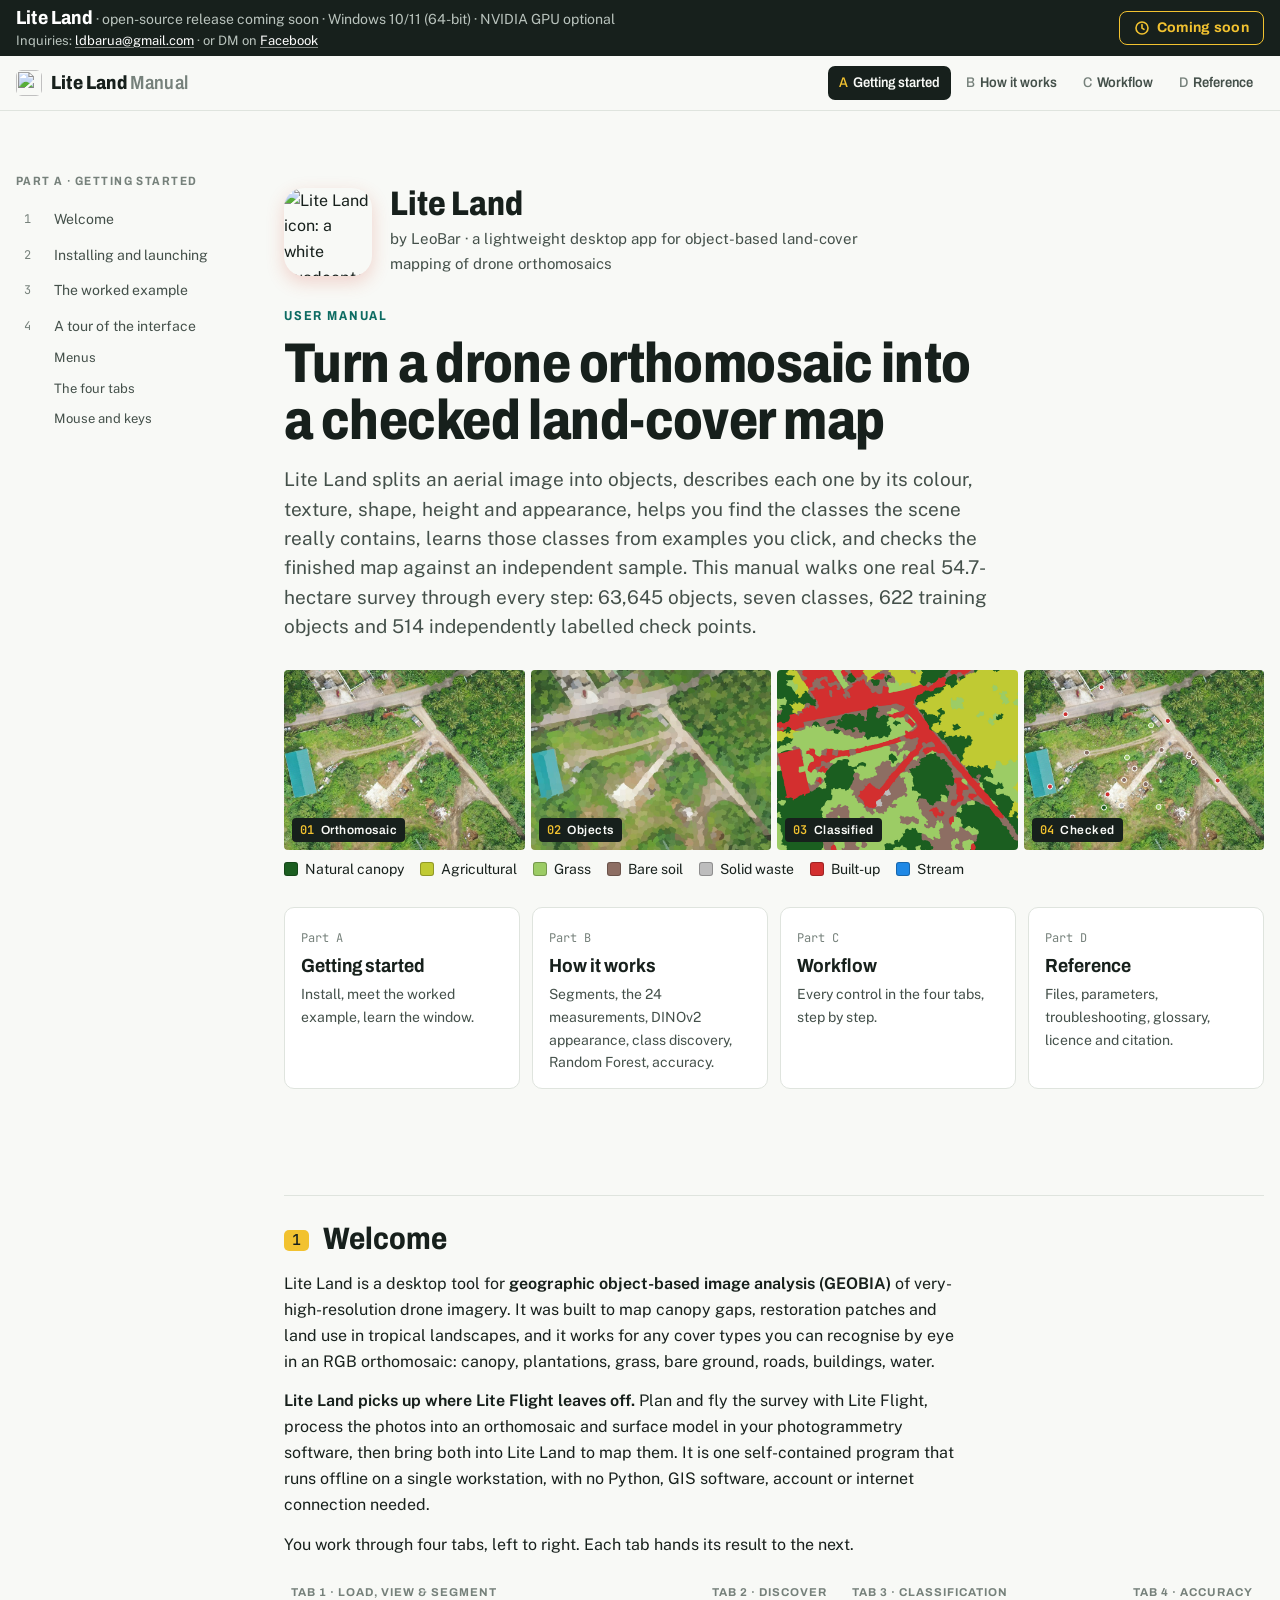
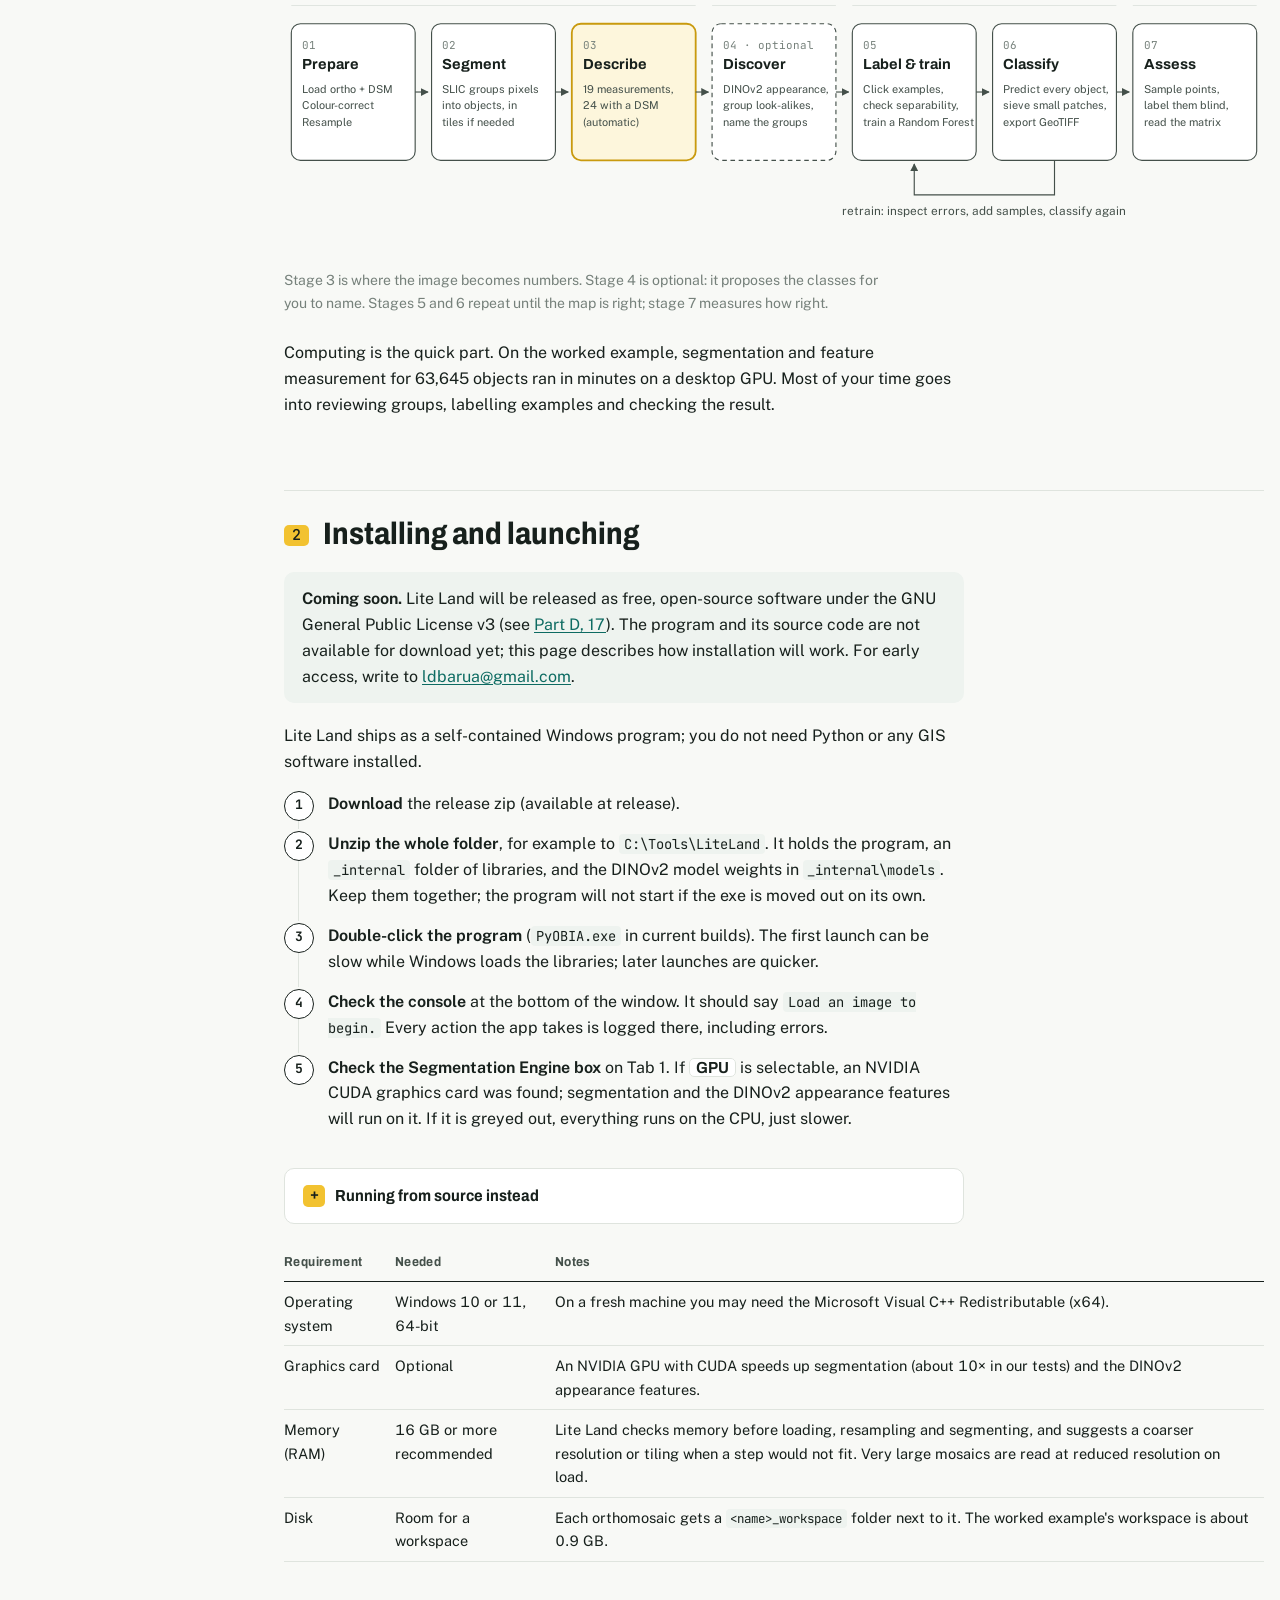
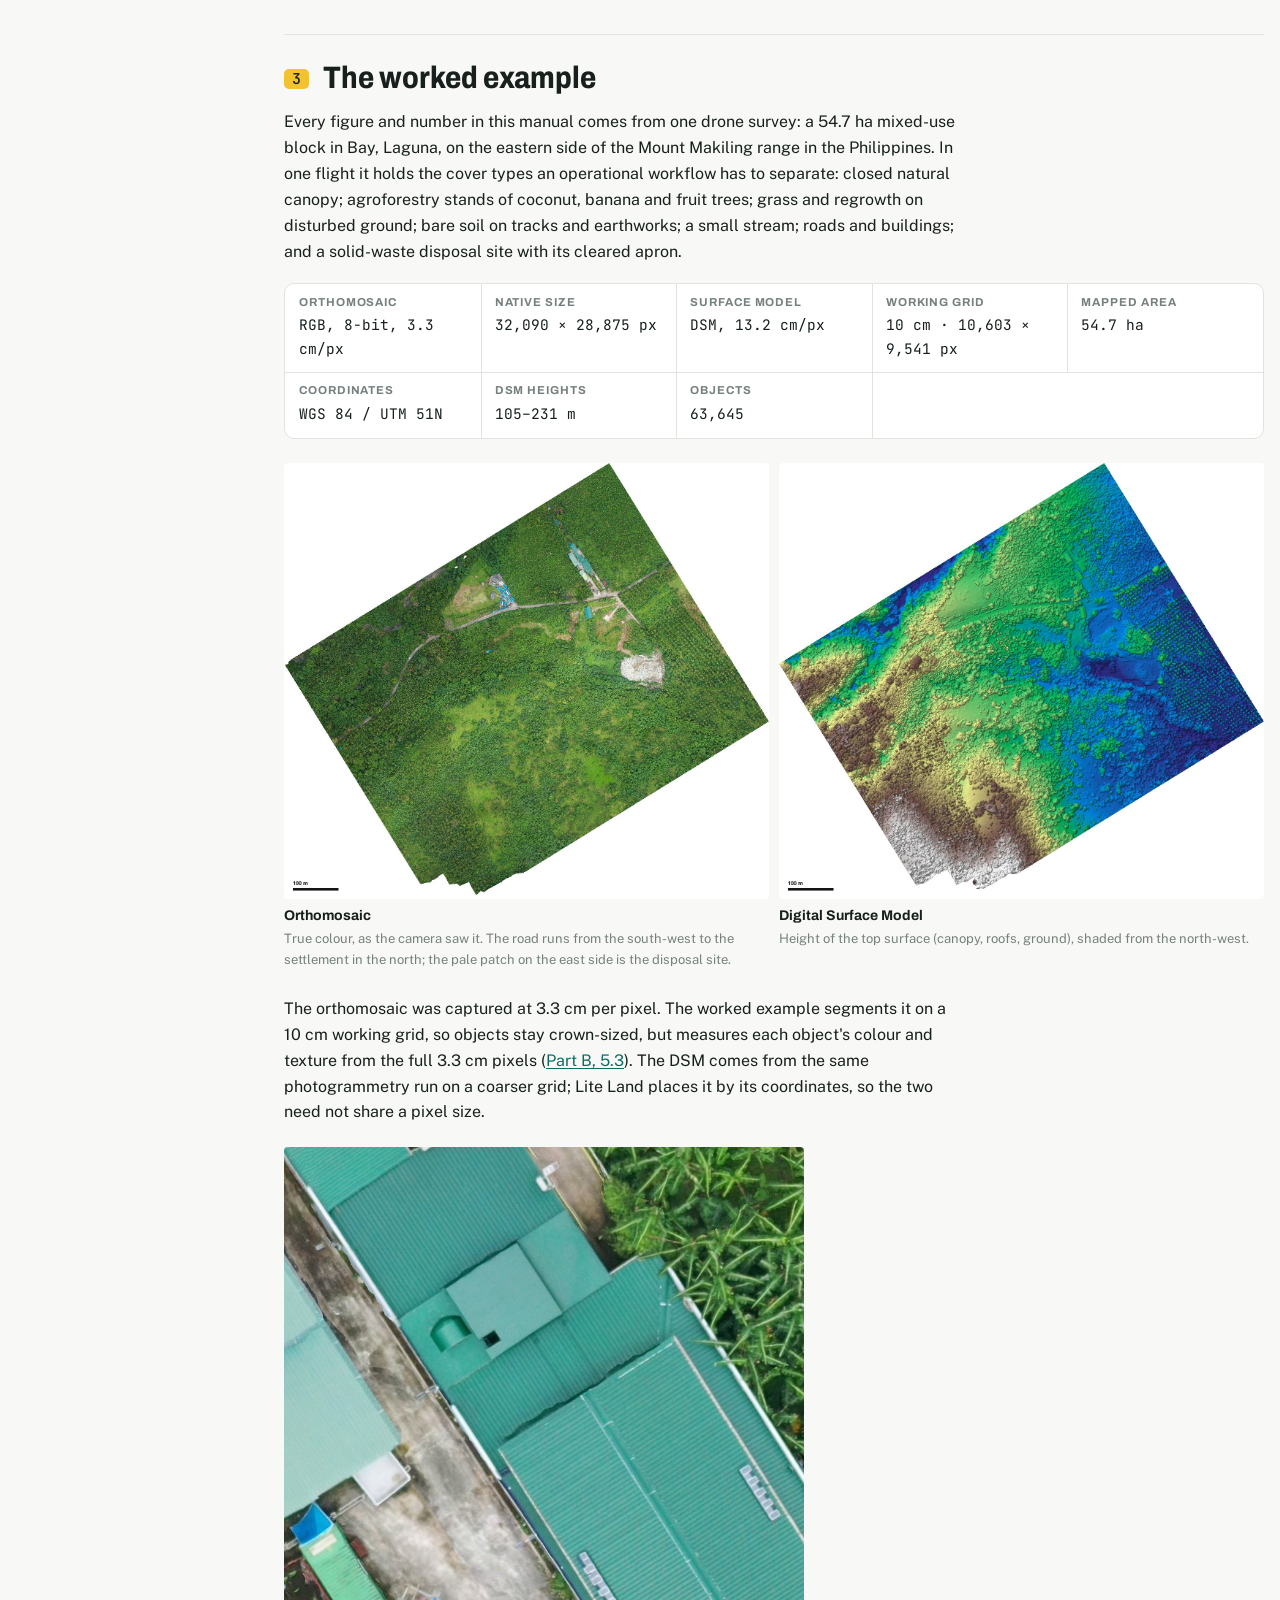
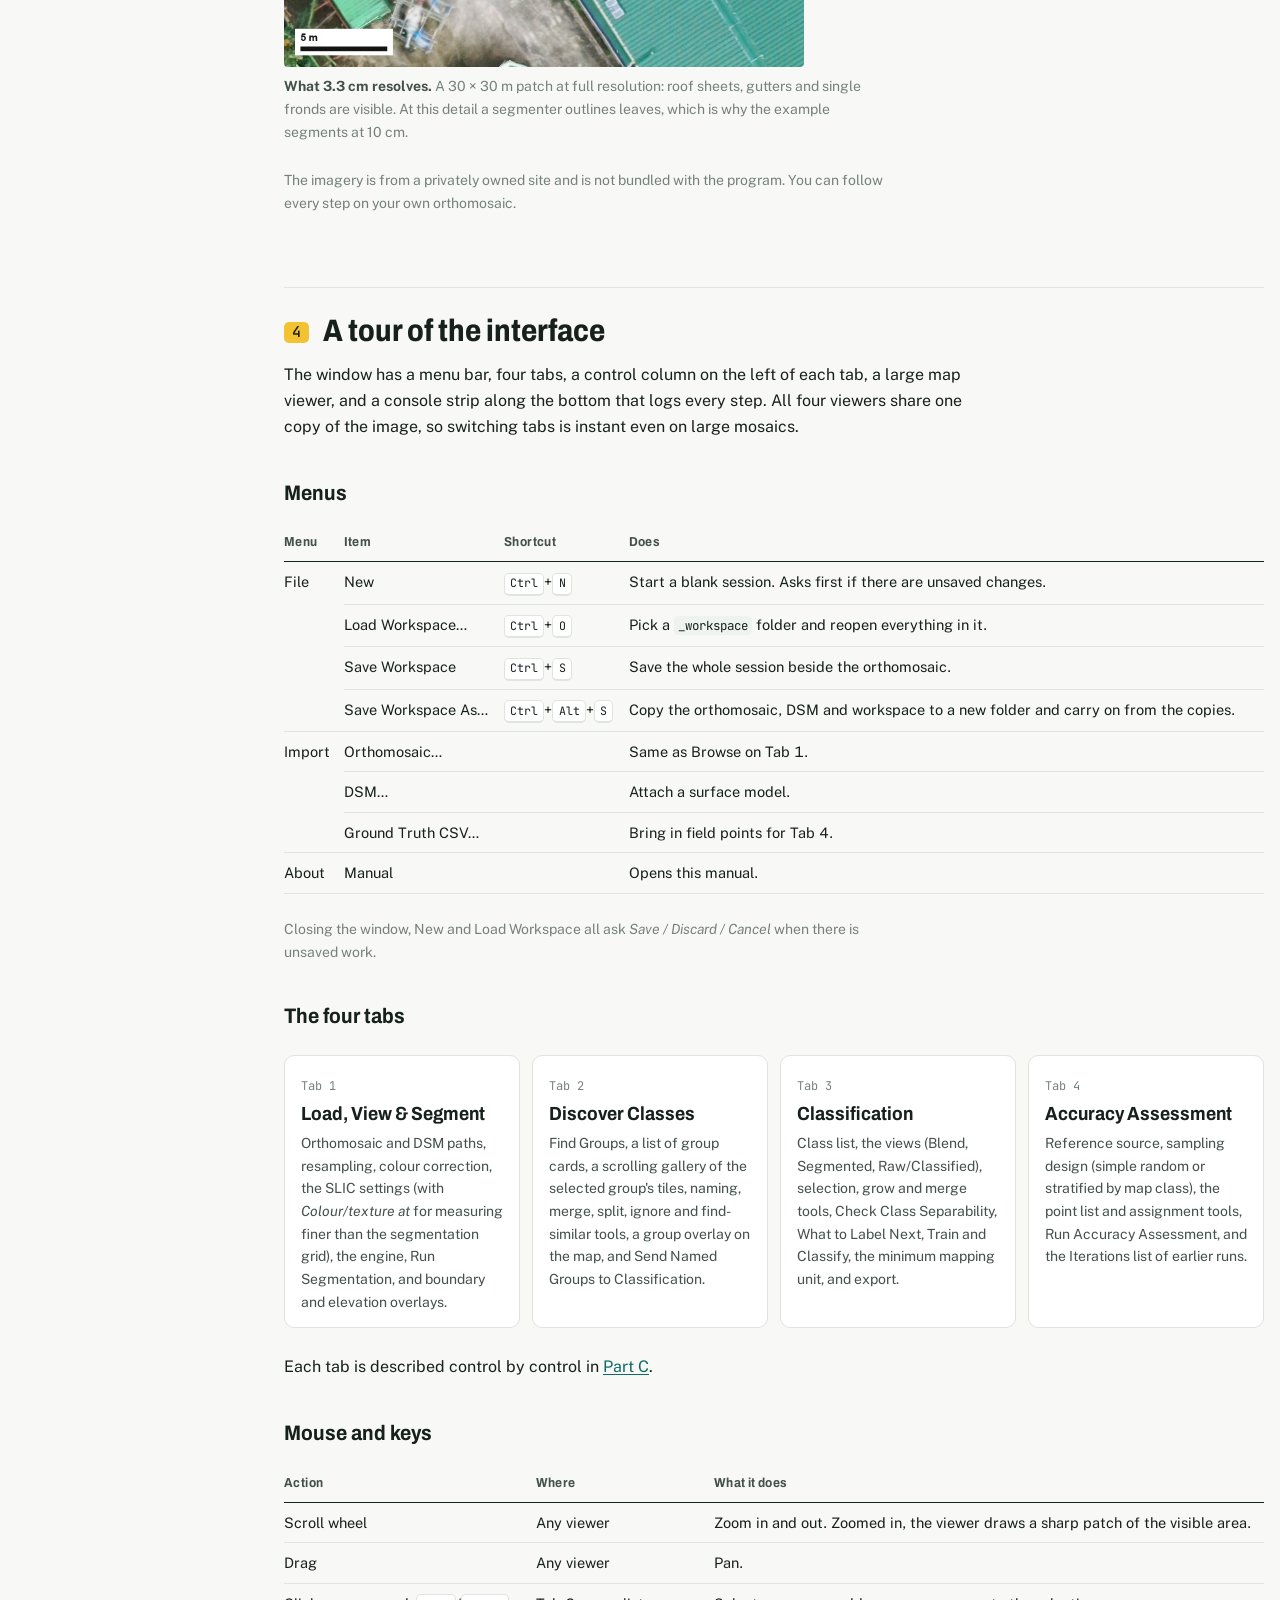
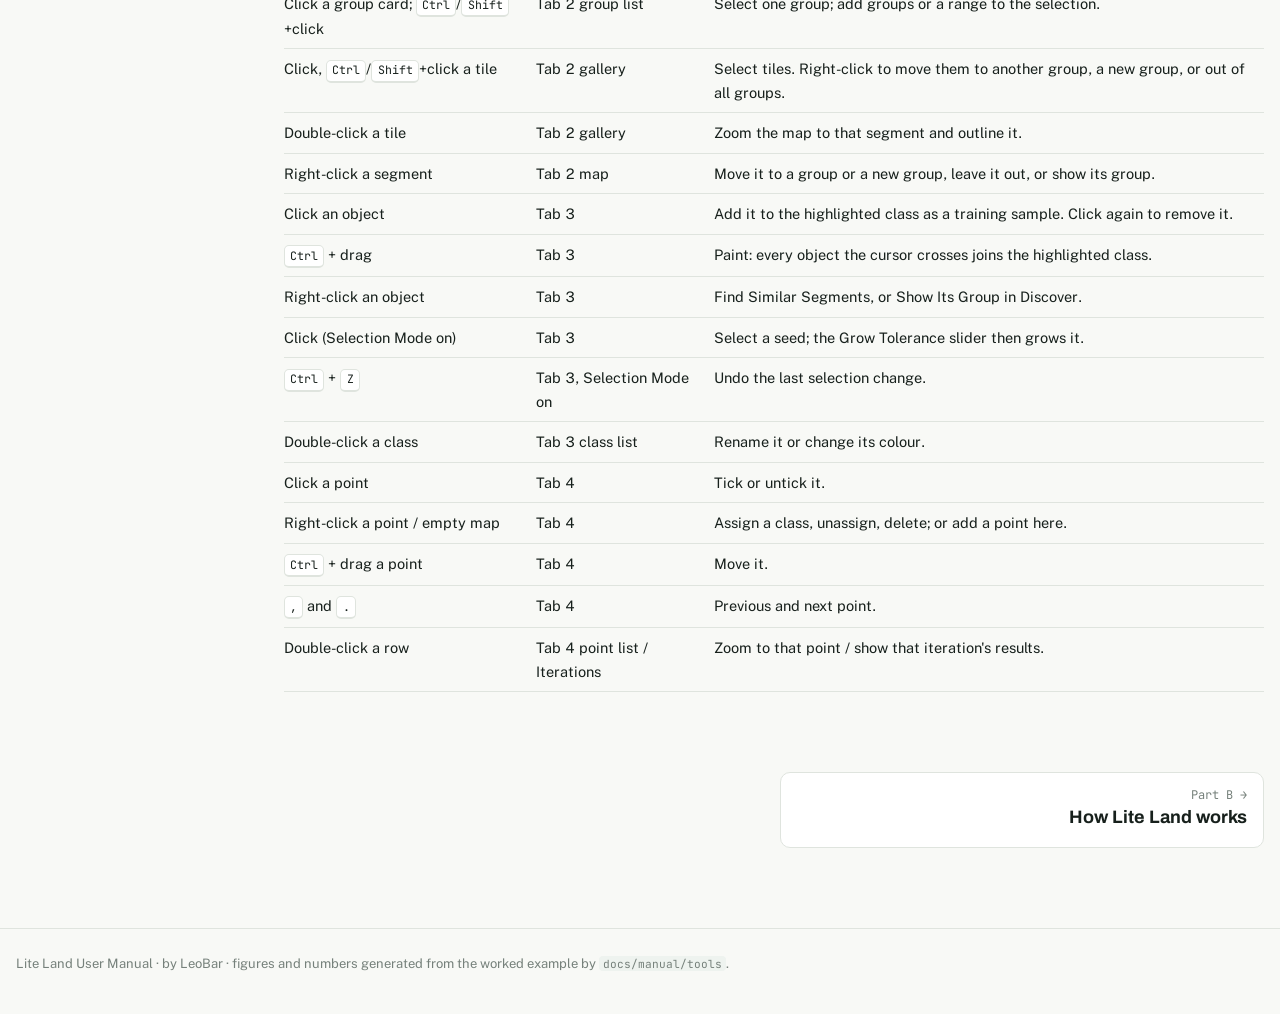
==== docs/index.html @ a565472d "Manual: four-tab app, Bay, Laguna worked example; release coming soon The manual now follows the cur" ====
<!doctype html>
<html lang="en">
<head>
<meta charset="utf-8">
<meta name="viewport" content="width=device-width, initial-scale=1, viewport-fit=cover">
<title>Lite Land User Manual</title>
<link rel="preconnect" href="https://fonts.googleapis.com">
<link rel="preconnect" href="https://fonts.gstatic.com" crossorigin>
<link rel="stylesheet" href="https://fonts.googleapis.com/css2?family=Archivo:wdth,wght@75..100,500..800&family=JetBrains+Mono:wght@400;500;700&family=Public+Sans:ital,wght@0,400;0,600;0,700;1,400&display=swap">
<link rel="icon" type="image/png" href="img/brand/lite_land_64.png">
<link rel="apple-touch-icon" href="img/brand/lite_land_180.png">
<link rel="stylesheet" href="manual.css">
</head>
<body>
<header class="topbar">
  <div class="getbar">
    <div class="getbar-in">
      <div class="getbar-id">
        <p><b>Lite Land</b> <span>· open-source release coming soon · Windows 10/11 (64-bit) · NVIDIA GPU optional</span></p>
        <p class="getbar-contact">Inquiries: <a href="mailto:ldbarua@gmail.com">ldbarua@gmail.com</a><span class="sep"> · </span>or DM on <a href="https://www.facebook.com/leonardo.barua" target="_blank" rel="noopener">Facebook</a></p>
      </div>
      <span class="getbar-soon" role="status"><svg viewBox="0 0 24 24" fill="none" stroke="currentColor" stroke-width="2.4" stroke-linecap="round" stroke-linejoin="round" aria-hidden="true"><circle cx="12" cy="12" r="9"/><path d="M12 7v5l3 2"/></svg>Coming soon</span>
    </div>
  </div>
  <div class="topbar-inner">
  <a class="brand" href="index.html"><img class="brand-mark" src="img/brand/lite_land_64.png" alt="" width="26" height="26"><span>Lite Land <span class="brand-sub">Manual</span></span></a>
  <nav class="parts" aria-label="Manual parts">
    <a href="index.html" aria-current="page"><span>A</span>Getting started</a>
    <a href="concepts.html"><span>B</span>How it works</a>
    <a href="workflow.html"><span>C</span>Workflow</a>
    <a href="reference.html"><span>D</span>Reference</a>
  </nav>
</div></header>

<div class="frame">
<aside class="toc" aria-label="On this page">
  <p class="toc-title">Part A · Getting started</p>
  <ol>
    <li><a href="#welcome"><span class="n">1</span>Welcome</a></li>
    <li><a href="#install"><span class="n">2</span>Installing and launching</a></li>
    <li><a href="#sample"><span class="n">3</span>The worked example</a></li>
    <li><a href="#tour"><span class="n">4</span>A tour of the interface</a>
      <ol>
        <li><a href="#menus">Menus</a></li>
        <li><a href="#tour-tabs">The four tabs</a></li>
        <li><a href="#controls">Mouse and keys</a></li>
      </ol>
    </li>
  </ol>
</aside>

<main>
<section class="hero">
  <div class="lockup">
    <img src="img/brand/lite_land_256.png" alt="Lite Land icon: a white quadcopter over orange hexagonal cells" width="88" height="88">
    <div>
      <p class="lockup-name">Lite Land</p>
      <p class="lockup-by">by LeoBar · a lightweight desktop app for object-based land-cover mapping of drone orthomosaics</p>
    </div>
  </div>
  <p class="eyebrow">User manual</p>
  <h1>Turn a drone orthomosaic into a checked land-cover map</h1>
  <p class="lead">Lite Land splits an aerial image into objects, describes each one by its colour, texture, shape, height and appearance, helps you find the classes the scene really contains, learns those classes from examples you click, and checks the finished map against an independent sample. This manual walks one real <span data-d="grid.area_ha" data-fmt="f1"></span>-hectare survey through every step: <span data-d="segmentation.segments" data-fmt="int"></span> objects, seven classes, <span data-d="training.total" data-fmt="int"></span> training objects and <span data-d="final.n" data-fmt="int"></span> independently labelled check points.</p>
  <div class="hero-strip">
    <figure><img src="img/view_raw.jpg" alt="Orthomosaic crop of a road junction, roofs, bare ground and canopy"><figcaption><b>01</b>Orthomosaic</figcaption></figure>
    <figure><img src="img/view_segmented.jpg" alt="The same crop split into segments, each filled with its mean colour"><figcaption><b>02</b>Objects</figcaption></figure>
    <figure><img src="img/view_classified.png" alt="The same crop classified into land-cover classes"><figcaption><b>03</b>Classified</figcaption></figure>
    <figure><img src="img/view_points.jpg" alt="Reference points over the crop, coloured by their labelled class"><figcaption><b>04</b>Checked</figcaption></figure>
  </div>
  <ul class="classes" aria-label="Classes used in the worked example">
    <li><i style="background:var(--c-canopy)"></i>Natural canopy</li>
    <li><i style="background:var(--c-agri)"></i>Agricultural</li>
    <li><i style="background:var(--c-grass)"></i>Grass</li>
    <li><i style="background:var(--c-bare)"></i>Bare soil</li>
    <li><i style="background:var(--c-waste)"></i>Solid waste</li>
    <li><i style="background:var(--c-built)"></i>Built-up</li>
    <li><i style="background:var(--c-stream)"></i>Stream</li>
  </ul>
  <div class="cards">
    <a class="card" href="#welcome"><span class="k">Part A</span><h3>Getting started</h3><p>Install, meet the worked example, learn the window.</p></a>
    <a class="card" href="concepts.html"><span class="k">Part B</span><h3>How it works</h3><p>Segments, the 24 measurements, DINOv2 appearance, class discovery, Random Forest, accuracy.</p></a>
    <a class="card" href="workflow.html"><span class="k">Part C</span><h3>Workflow</h3><p>Every control in the four tabs, step by step.</p></a>
    <a class="card" href="reference.html"><span class="k">Part D</span><h3>Reference</h3><p>Files, parameters, troubleshooting, glossary, licence and citation.</p></a>
  </div>
</section>

<h2 id="welcome"><span class="num">1</span>Welcome</h2>
<p>Lite Land is a desktop tool for <strong>geographic object-based image analysis (GEOBIA)</strong> of very-high-resolution drone imagery. It was built to map canopy gaps, restoration patches and land use in tropical landscapes, and it works for any cover types you can recognise by eye in an RGB orthomosaic: canopy, plantations, grass, bare ground, roads, buildings, water.</p>
<p><strong>Lite Land picks up where Lite Flight leaves off.</strong> Plan and fly the survey with Lite Flight, process the photos into an orthomosaic and surface model in your photogrammetry software, then bring both into Lite Land to map them. It is one self-contained program that runs offline on a single workstation, with no Python, GIS software, account or internet connection needed.</p>
<p>You work through four tabs, left to right. Each tab hands its result to the next.</p>

<figure class="wide">
<svg viewBox="0 0 1076 300" role="img" aria-label="Seven stages across four tabs turn an orthomosaic into a checked map" style="width:100%;height:auto;font-family:'Public Sans',sans-serif">
  <defs><marker id="pa" viewBox="0 0 10 10" refX="9" refY="5" markerWidth="7" markerHeight="7" orient="auto-start-reverse"><path d="M0 0L10 5L0 10z" fill="#44504a"/></marker></defs>
  <g font-family="Archivo, sans-serif" font-weight="700" font-size="12.5" letter-spacing="1.1" fill="#76817b">
    <text x="8" y="18">TAB 1 · LOAD, VIEW &amp; SEGMENT</text>
    <text x="470" y="18">TAB 2 · DISCOVER</text>
    <text x="624" y="18">TAB 3 · CLASSIFICATION</text>
    <text x="932" y="18">TAB 4 · ACCURACY</text>
  </g>
  <g stroke="#dfe4de" stroke-width="1"><line x1="8" x2="452" y1="28" y2="28"/><line x1="470" x2="606" y1="28" y2="28"/><line x1="624" x2="914" y1="28" y2="28"/><line x1="932" x2="1068" y1="28" y2="28"/></g>
  <g fill="#fff" stroke="#44504a" stroke-width="1.25">
    <rect x="8" y="48" width="136" height="150" rx="10"/>
    <rect x="162" y="48" width="136" height="150" rx="10"/>
    <rect x="316" y="48" width="136" height="150" rx="10" fill="#fdf6dc" stroke="#c99a0e" stroke-width="2"/>
    <rect x="470" y="48" width="136" height="150" rx="10" stroke-dasharray="5 4"/>
    <rect x="624" y="48" width="136" height="150" rx="10"/>
    <rect x="778" y="48" width="136" height="150" rx="10"/>
    <rect x="932" y="48" width="136" height="150" rx="10"/>
  </g>
  <g fill="none" stroke="#44504a" stroke-width="1.25">
    <path d="M144 123H158" marker-end="url(#pa)"/><path d="M298 123H312" marker-end="url(#pa)"/><path d="M452 123H466" marker-end="url(#pa)"/>
    <path d="M606 123H620" marker-end="url(#pa)"/><path d="M760 123H774" marker-end="url(#pa)"/><path d="M914 123H928" marker-end="url(#pa)"/>
    <path d="M846 198V236H692V202" marker-end="url(#pa)"/>
  </g>
  <g font-size="12" fill="#44504a">
    <text x="20" y="76" font-family="JetBrains Mono, monospace" fill="#76817b">01</text>
    <text x="20" y="98" font-weight="700" font-size="16" fill="#17201c" font-family="Archivo, sans-serif">Prepare</text>
    <text x="20" y="124">Load ortho + DSM</text><text x="20" y="142">Colour-correct</text><text x="20" y="160">Resample</text>
    <text x="174" y="76" font-family="JetBrains Mono, monospace" fill="#76817b">02</text>
    <text x="174" y="98" font-weight="700" font-size="16" fill="#17201c" font-family="Archivo, sans-serif">Segment</text>
    <text x="174" y="124">SLIC groups pixels</text><text x="174" y="142">into objects, in</text><text x="174" y="160">tiles if needed</text>
    <text x="328" y="76" font-family="JetBrains Mono, monospace" fill="#76817b">03</text>
    <text x="328" y="98" font-weight="700" font-size="16" fill="#17201c" font-family="Archivo, sans-serif">Describe</text>
    <text x="328" y="124">19 measurements,</text><text x="328" y="142">24 with a DSM</text><text x="328" y="160">(automatic)</text>
    <text x="482" y="76" font-family="JetBrains Mono, monospace" fill="#76817b">04 · optional</text>
    <text x="482" y="98" font-weight="700" font-size="16" fill="#17201c" font-family="Archivo, sans-serif">Discover</text>
    <text x="482" y="124">DINOv2 appearance,</text><text x="482" y="142">group look-alikes,</text><text x="482" y="160">name the groups</text>
    <text x="636" y="76" font-family="JetBrains Mono, monospace" fill="#76817b">05</text>
    <text x="636" y="98" font-weight="700" font-size="16" fill="#17201c" font-family="Archivo, sans-serif">Label &amp; train</text>
    <text x="636" y="124">Click examples,</text><text x="636" y="142">check separability,</text><text x="636" y="160">train a Random Forest</text>
    <text x="790" y="76" font-family="JetBrains Mono, monospace" fill="#76817b">06</text>
    <text x="790" y="98" font-weight="700" font-size="16" fill="#17201c" font-family="Archivo, sans-serif">Classify</text>
    <text x="790" y="124">Predict every object,</text><text x="790" y="142">sieve small patches,</text><text x="790" y="160">export GeoTIFF</text>
    <text x="944" y="76" font-family="JetBrains Mono, monospace" fill="#76817b">07</text>
    <text x="944" y="98" font-weight="700" font-size="16" fill="#17201c" font-family="Archivo, sans-serif">Assess</text>
    <text x="944" y="124">Sample points,</text><text x="944" y="142">label them blind,</text><text x="944" y="160">read the matrix</text>
  </g>
  <text x="769" y="258" text-anchor="middle" font-size="13" fill="#44504a">retrain: inspect errors, add samples, classify again</text>
</svg>
<figcaption>Stage 3 is where the image becomes numbers. Stage 4 is optional: it proposes the classes for you to name. Stages 5 and 6 repeat until the map is right; stage 7 measures how right.</figcaption>
</figure>

<p>Computing is the quick part. On the worked example, segmentation and feature measurement for <span data-d="segmentation.segments" data-fmt="int"></span> objects ran in minutes on a desktop GPU. Most of your time goes into reviewing groups, labelling examples and checking the result.</p>

<h2 id="install"><span class="num">2</span>Installing and launching</h2>
<div class="note"><p><strong>Coming soon.</strong> Lite Land will be released as free, open-source software under the GNU General Public License v3 (see <a href="reference.html#licence">Part D, 17</a>). The program and its source code are not available for download yet; this page describes how installation will work. For early access, write to <a href="mailto:ldbarua@gmail.com">ldbarua@gmail.com</a>.</p></div>
<p>Lite Land ships as a self-contained Windows program; you do not need Python or any GIS software installed.</p>
<ol class="steps">
  <li><strong>Download</strong> the release zip (available at release).</li>
  <li><strong>Unzip the whole folder</strong>, for example to <code>C:\Tools\LiteLand</code>. It holds the program, an <code>_internal</code> folder of libraries, and the DINOv2 model weights in <code>_internal\models</code>. Keep them together; the program will not start if the exe is moved out on its own.</li>
  <li><strong>Double-click the program</strong> (<code>PyOBIA.exe</code> in current builds). The first launch can be slow while Windows loads the libraries; later launches are quicker.</li>
  <li><strong>Check the console</strong> at the bottom of the window. It should say <code>Load an image to begin.</code> Every action the app takes is logged there, including errors.</li>
  <li><strong>Check the Segmentation Engine box</strong> on Tab 1. If <span class="ui">GPU</span> is selectable, an NVIDIA CUDA graphics card was found; segmentation and the DINOv2 appearance features will run on it. If it is greyed out, everything runs on the CPU, just slower.</li>
</ol>
<details class="why"><summary>Running from source instead</summary>
<p>Once the source is published: clone the repository, create a Python 3.13 environment (<code>python -m venv .venv</code>), run <code>pip install -r requirements.txt</code>, then <code>python obia_app.py</code>. The requirements pull the CUDA 12.4 build of PyTorch; on a machine without an NVIDIA GPU, follow the note at the top of <code>requirements.txt</code>. The DINOv2 weights (<code>dinov2_vits14_pretrain.pth</code>, about 85 MB) are downloaded once on first use, or read from a <code>models</code> folder beside the code. Close the app before upgrading packages: Windows locks loaded libraries.</p>
</details>
<div class="table-wrap"><table>
  <thead><tr><th>Requirement</th><th>Needed</th><th>Notes</th></tr></thead>
  <tbody>
    <tr><td>Operating system</td><td>Windows 10 or 11, 64-bit</td><td>On a fresh machine you may need the Microsoft Visual C++ Redistributable (x64).</td></tr>
    <tr><td>Graphics card</td><td>Optional</td><td>An NVIDIA GPU with CUDA speeds up segmentation (about 10× in our tests) and the DINOv2 appearance features.</td></tr>
    <tr><td>Memory (RAM)</td><td>16 GB or more recommended</td><td>Lite Land checks memory before loading, resampling and segmenting, and suggests a coarser resolution or tiling when a step would not fit. Very large mosaics are read at reduced resolution on load.</td></tr>
    <tr><td>Disk</td><td>Room for a workspace</td><td>Each orthomosaic gets a <code>&lt;name&gt;_workspace</code> folder next to it. The worked example's workspace is about 0.9 GB.</td></tr>
  </tbody>
</table></div>

<h2 id="sample"><span class="num">3</span>The worked example</h2>
<p>Every figure and number in this manual comes from one drone survey: a <span data-d="grid.area_ha" data-fmt="f1"></span> ha mixed-use block in Bay, Laguna, on the eastern side of the Mount Makiling range in the Philippines. In one flight it holds the cover types an operational workflow has to separate: closed natural canopy; agroforestry stands of coconut, banana and fruit trees; grass and regrowth on disturbed ground; bare soil on tracks and earthworks; a small stream; roads and buildings; and a solid-waste disposal site with its cleared apron.</p>
<dl class="kv">
  <div><dt>Orthomosaic</dt><dd>RGB, 8-bit, <span data-d="grid.native_pixel_m" data-mul="100" data-fmt="f1"></span> cm/px</dd></div>
  <div><dt>Native size</dt><dd><span data-d="grid.native_width" data-fmt="int"></span> × <span data-d="grid.native_height" data-fmt="int"></span> px</dd></div>
  <div><dt>Surface model</dt><dd>DSM, <span data-d="grid.dsm_pixel_m" data-mul="100" data-fmt="f1"></span> cm/px</dd></div>
  <div><dt>Working grid</dt><dd>10 cm · <span data-d="grid.width" data-fmt="int"></span> × <span data-d="grid.height" data-fmt="int"></span> px</dd></div>
  <div><dt>Mapped area</dt><dd><span data-d="grid.area_ha" data-fmt="f1"></span> ha</dd></div>
  <div><dt>Coordinates</dt><dd>WGS 84 / UTM 51N</dd></div>
  <div><dt>DSM heights</dt><dd><span data-d="dsm.min" data-fmt="f0"></span>–<span data-d="dsm.max" data-fmt="f0"></span> m</dd></div>
  <div><dt>Objects</dt><dd><span data-d="segmentation.segments" data-fmt="int"></span></dd></div>
</dl>
<div class="strip c2">
  <figure><img src="img/sample_ortho.jpg" alt="The full survey orthomosaic"><figcaption><b>Orthomosaic</b> True colour, as the camera saw it. The road runs from the south-west to the settlement in the north; the pale patch on the east side is the disposal site.</figcaption></figure>
  <figure><img src="img/sample_dsm.jpg" alt="The DSM shown as coloured, hill-shaded elevation"><figcaption><b>Digital Surface Model</b> Height of the top surface (canopy, roofs, ground), shaded from the north-west.</figcaption></figure>
</div>
<p>The orthomosaic was captured at 3.3 cm per pixel. The worked example segments it on a 10 cm working grid, so objects stay crown-sized, but measures each object's colour and texture from the full 3.3 cm pixels (<a href="concepts.html#feature-res">Part B, 5.3</a>). The DSM comes from the same photogrammetry run on a coarser grid; Lite Land places it by its coordinates, so the two need not share a pixel size.</p>
<figure>
  <img src="img/sample_inset_native.jpg" alt="A 30 by 30 metre patch at full 3.3 cm resolution showing roofs and the crowns beside them" style="max-width:min(520px,100%)">
  <figcaption><b>What 3.3 cm resolves.</b> A 30 × 30 m patch at full resolution: roof sheets, gutters and single fronds are visible. At this detail a segmenter outlines leaves, which is why the example segments at 10 cm.</figcaption>
</figure>
<p class="small">The imagery is from a privately owned site and is not bundled with the program. You can follow every step on your own orthomosaic.</p>

<h2 id="tour"><span class="num">4</span>A tour of the interface</h2>
<p>The window has a menu bar, four tabs, a control column on the left of each tab, a large map viewer, and a console strip along the bottom that logs every step. All four viewers share one copy of the image, so switching tabs is instant even on large mosaics.</p>

<h3 id="menus">Menus</h3>
<div class="table-wrap"><table>
  <thead><tr><th>Menu</th><th>Item</th><th>Shortcut</th><th>Does</th></tr></thead>
  <tbody>
    <tr><td rowspan="4">File</td><td>New</td><td><kbd>Ctrl</kbd>+<kbd>N</kbd></td><td>Start a blank session. Asks first if there are unsaved changes.</td></tr>
    <tr><td>Load Workspace…</td><td><kbd>Ctrl</kbd>+<kbd>O</kbd></td><td>Pick a <code>_workspace</code> folder and reopen everything in it.</td></tr>
    <tr><td>Save Workspace</td><td><kbd>Ctrl</kbd>+<kbd>S</kbd></td><td>Save the whole session beside the orthomosaic.</td></tr>
    <tr><td>Save Workspace As…</td><td><kbd>Ctrl</kbd>+<kbd>Alt</kbd>+<kbd>S</kbd></td><td>Copy the orthomosaic, DSM and workspace to a new folder and carry on from the copies.</td></tr>
    <tr><td rowspan="3">Import</td><td>Orthomosaic…</td><td></td><td>Same as Browse on Tab 1.</td></tr>
    <tr><td>DSM…</td><td></td><td>Attach a surface model.</td></tr>
    <tr><td>Ground Truth CSV…</td><td></td><td>Bring in field points for Tab 4.</td></tr>
    <tr><td>About</td><td>Manual</td><td></td><td>Opens this manual.</td></tr>
  </tbody>
</table></div>
<p class="small">Closing the window, New and Load Workspace all ask <em>Save / Discard / Cancel</em> when there is unsaved work.</p>

<h3 id="tour-tabs">The four tabs</h3>
<div class="cards">
  <div class="card"><span class="k">Tab 1</span><h3>Load, View &amp; Segment</h3><p>Orthomosaic and DSM paths, resampling, colour correction, the SLIC settings (with <em>Colour/texture at</em> for measuring finer than the segmentation grid), the engine, Run Segmentation, and boundary and elevation overlays.</p></div>
  <div class="card"><span class="k">Tab 2</span><h3>Discover Classes</h3><p>Find Groups, a list of group cards, a scrolling gallery of the selected group's tiles, naming, merge, split, ignore and find-similar tools, a group overlay on the map, and Send Named Groups to Classification.</p></div>
  <div class="card"><span class="k">Tab 3</span><h3>Classification</h3><p>Class list, the views (Blend, Segmented, Raw/Classified), selection, grow and merge tools, Check Class Separability, What to Label Next, Train and Classify, the minimum mapping unit, and export.</p></div>
  <div class="card"><span class="k">Tab 4</span><h3>Accuracy Assessment</h3><p>Reference source, sampling design (simple random or stratified by map class), the point list and assignment tools, Run Accuracy Assessment, and the Iterations list of earlier runs.</p></div>
</div>
<p>Each tab is described control by control in <a href="workflow.html">Part C</a>.</p>

<h3 id="controls">Mouse and keys</h3>
<div class="table-wrap"><table>
  <thead><tr><th>Action</th><th>Where</th><th>What it does</th></tr></thead>
  <tbody>
    <tr><td>Scroll wheel</td><td>Any viewer</td><td>Zoom in and out. Zoomed in, the viewer draws a sharp patch of the visible area.</td></tr>
    <tr><td>Drag</td><td>Any viewer</td><td>Pan.</td></tr>
    <tr><td>Click a group card; <kbd>Ctrl</kbd>/<kbd>Shift</kbd>+click</td><td>Tab 2 group list</td><td>Select one group; add groups or a range to the selection.</td></tr>
    <tr><td>Click, <kbd>Ctrl</kbd>/<kbd>Shift</kbd>+click a tile</td><td>Tab 2 gallery</td><td>Select tiles. Right-click to move them to another group, a new group, or out of all groups.</td></tr>
    <tr><td>Double-click a tile</td><td>Tab 2 gallery</td><td>Zoom the map to that segment and outline it.</td></tr>
    <tr><td>Right-click a segment</td><td>Tab 2 map</td><td>Move it to a group or a new group, leave it out, or show its group.</td></tr>
    <tr><td>Click an object</td><td>Tab 3</td><td>Add it to the highlighted class as a training sample. Click again to remove it.</td></tr>
    <tr><td><kbd>Ctrl</kbd> + drag</td><td>Tab 3</td><td>Paint: every object the cursor crosses joins the highlighted class.</td></tr>
    <tr><td>Right-click an object</td><td>Tab 3</td><td>Find Similar Segments, or Show Its Group in Discover.</td></tr>
    <tr><td>Click (Selection Mode on)</td><td>Tab 3</td><td>Select a seed; the Grow Tolerance slider then grows it.</td></tr>
    <tr><td><kbd>Ctrl</kbd> + <kbd>Z</kbd></td><td>Tab 3, Selection Mode on</td><td>Undo the last selection change.</td></tr>
    <tr><td>Double-click a class</td><td>Tab 3 class list</td><td>Rename it or change its colour.</td></tr>
    <tr><td>Click a point</td><td>Tab 4</td><td>Tick or untick it.</td></tr>
    <tr><td>Right-click a point / empty map</td><td>Tab 4</td><td>Assign a class, unassign, delete; or add a point here.</td></tr>
    <tr><td><kbd>Ctrl</kbd> + drag a point</td><td>Tab 4</td><td>Move it.</td></tr>
    <tr><td><kbd>,</kbd> and <kbd>.</kbd></td><td>Tab 4</td><td>Previous and next point.</td></tr>
    <tr><td>Double-click a row</td><td>Tab 4 point list / Iterations</td><td>Zoom to that point / show that iteration's results.</td></tr>
  </tbody>
</table></div>

<nav class="pager" aria-label="Next part">
  <a class="next" href="concepts.html"><span class="k">Part B →</span><b>How Lite Land works</b></a>
</nav>
</main>
</div>
<footer class="foot">Lite Land User Manual · by LeoBar · figures and numbers generated from the worked example by <code>docs/manual/tools</code>.</footer>
<script data-goatcounter="https://liteland.goatcounter.com/count"
        async src="https://gc.zgo.at/count.js"></script>
<script src="manual_data.js"></script>
<script src="manual.js"></script>
</body>
</html>
---- docs/manual.css ----
/* Layout: a survey field-manual. Sticky part bar on top, a section index on the left,
   a ~68ch reading column, and figures that step out wider than the text.
   Single light theme by request; every colour is set explicitly. */
:root {
  --paper: #f8f9f6;
  --surface: #ffffff;
  --ink: #17201c;
  --ink-2: #44504a;
  --muted: #76817b;
  --rule: #dfe4de;
  --tint: #eef3ef;
  --accent: #0d6b62;
  --accent-ink: #0a524b;
  --mark: #f2c230;
  --warn: #9a5a06;
  --warn-bg: #fdf4e3;
  --c-canopy: #1b5e20;
  --c-agri: #c0ca33;
  --c-grass: #9ccc65;
  --c-bare: #8d6e63;
  --c-waste: #bdbdbd;
  --c-built: #d32f2f;
  --c-stream: #1e88e5;
  --f-display: "Archivo", "Arial Narrow", "Helvetica Neue", Arial, sans-serif;
  --f-body: "Public Sans", "Segoe UI", system-ui, -apple-system, sans-serif;
  --f-mono: "JetBrains Mono", Consolas, "Cascadia Mono", monospace;
  --text: 68ch;
  --wide: 1060px;
  color-scheme: light;
}

* { box-sizing: border-box; }
html { scroll-padding-top: 130px; }
body {
  margin: 0;
  background: var(--paper);
  color: var(--ink);
  font: 16px/1.62 var(--f-body);
  -webkit-font-smoothing: antialiased;
}
img { max-width: 100%; display: block; }
a { color: var(--accent); text-underline-offset: 2px; }
a:hover { color: var(--accent-ink); }
:focus-visible { outline: 3px solid var(--mark); outline-offset: 2px; border-radius: 3px; }
code, kbd, .mono { font-family: var(--f-mono); font-size: .86em; }
code { background: var(--tint); padding: .08em .35em; border-radius: 4px; }
kbd {
  display: inline-block; padding: .05em .45em; border: 1px solid var(--rule);
  border-bottom-width: 2px; border-radius: 5px; background: var(--surface); font-size: .8em;
}

/* ---------- top bar ---------- */
.topbar {
  position: sticky; top: env(safe-area-inset-top, 0px); z-index: 20;
  background: rgba(248, 249, 246, .94); backdrop-filter: blur(6px);
  border-bottom: 1px solid var(--rule);
}
.topbar-inner {
  max-width: 1320px; margin: 0 auto; padding: 10px 16px;
  display: flex; align-items: center; gap: 20px; flex-wrap: wrap;
}
.brand {
  font-family: var(--f-display); font-weight: 800; font-stretch: 85%; font-size: 19px;
  letter-spacing: .01em; color: var(--ink); text-decoration: none;
  display: flex; align-items: center; gap: 9px;
}
.brand-mark { width: 26px; height: 26px; border-radius: 6px; }
.brand-sub { font-weight: 600; color: var(--muted); }
.lockup { display: flex; align-items: center; gap: 18px; margin: 0 0 30px; }
.lockup img { width: 88px; height: 88px; border-radius: 20px; box-shadow: 0 6px 18px rgba(214, 72, 48, .22); flex: none; }
.lockup-name { font-family: var(--f-display); font-weight: 800; font-stretch: 82%; font-size: 34px; line-height: 1; margin: 0 0 6px; color: var(--ink); }
.lockup-by { margin: 0; font-size: 15px; color: var(--ink-2); max-width: 52ch; }
.parts { display: flex; gap: 4px; flex-wrap: wrap; margin-left: auto; }
.parts a {
  font-family: var(--f-display); font-stretch: 90%; font-weight: 600; font-size: 14px;
  text-decoration: none; color: var(--ink-2); padding: 6px 11px; border-radius: 7px;
}
.parts a span { color: var(--muted); font-weight: 500; margin-right: 5px; }
.parts a:hover { background: var(--tint); color: var(--ink); }
.parts a[aria-current="page"] { background: var(--ink); color: var(--paper); }
.parts a[aria-current="page"] span { color: var(--mark); }

/* download bar, pinned with the top bar (matches Lite Flight's) */
.getbar { background: var(--ink); color: #fff; }
.getbar-in { max-width: 1320px; margin: 0 auto; padding: 6px 16px; display: flex; align-items: center; justify-content: space-between; gap: 16px; }
.getbar-id { min-width: 0; display: grid; gap: 2px; }
.getbar p { margin: 0; font-size: 14px; line-height: 1.3; }
.getbar p b { font-family: var(--f-display); font-stretch: 88%; font-size: 19px; font-weight: 750; letter-spacing: .01em; }
.getbar p span { color: #b9c3bd; }
.getbar-contact { font-size: 13px !important; color: #b9c3bd; }
.getbar-contact a { color: #fff; text-decoration-color: rgba(255, 255, 255, .45); }
.getbar-contact a:hover { color: #fff; text-decoration-color: #fff; }
.getbar-btn { display: inline-flex; align-items: center; gap: 7px; white-space: nowrap; flex: none;
  background: #f46a45; color: #fff; text-decoration: none; font-weight: 650; font-size: 14.5px; padding: 8px 15px; border-radius: 8px; }
.getbar-btn:hover { background: #d9532f; color: #fff; }
.getbar-btn svg { width: 16px; height: 16px; }
.getbar a:focus-visible { outline-color: #fff; }
.topbar { padding-top: 0; }

/* ---------- page frame ---------- */
.frame {
  max-width: 1320px; margin: 0 auto; padding-inline: 16px; padding-block: 0 80px;
  display: grid; grid-template-columns: 220px minmax(0, 1fr); gap: 48px;
}
.toc { position: sticky; top: 132px; align-self: start; max-height: calc(100vh - 150px); overflow: auto; padding-top: 40px; }
.toc-title {
  font-family: var(--f-display); font-stretch: 85%; font-weight: 700; font-size: 12px;
  letter-spacing: .12em; text-transform: uppercase; color: var(--muted); margin: 0 0 10px;
}
.toc ol { list-style: none; margin: 0; padding: 0; display: grid; gap: 1px; }
.toc a {
  display: grid; grid-template-columns: 26px 1fr; gap: 4px; padding: 5px 8px; border-radius: 6px;
  font-size: 14px; line-height: 1.35; color: var(--ink-2); text-decoration: none;
}
.toc a .n { font-family: var(--f-mono); font-size: 12px; color: var(--muted); padding-top: 1px; }
.toc a:hover { background: var(--tint); color: var(--ink); }
.toc a.active { background: var(--surface); color: var(--ink); box-shadow: inset 3px 0 0 var(--mark); }
.toc ol ol { margin: 2px 0 6px 30px; }
.toc ol ol a { grid-template-columns: 1fr; font-size: 13px; padding: 3px 8px; }

main { min-width: 0; padding-top: 40px; }
main > * { max-width: var(--text); }
main > .wide, main > figure, main > .strip, main > .shot, main > .panel, main > .table-wrap, main > .gallery, main > .cgallery { max-width: var(--wide); }

/* ---------- type ---------- */
.eyebrow {
  font-family: var(--f-display); font-stretch: 85%; font-weight: 700; font-size: 13px;
  letter-spacing: .14em; text-transform: uppercase; color: var(--accent); margin: 0 0 8px;
}
h1, h2, h3, h4 { font-family: var(--f-display); text-wrap: balance; color: var(--ink); }
h1 { font-weight: 800; font-stretch: 82%; font-size: clamp(36px, 5vw, 56px); line-height: 1.02; letter-spacing: -.01em; margin: 0 0 16px; }
h2 {
  font-weight: 750; font-stretch: 85%; font-size: 31px; line-height: 1.12; margin: 72px 0 14px;
  padding-top: 26px; border-top: 1px solid var(--rule); display: flex; gap: 14px; align-items: baseline;
}
h2 .num {
  font-family: var(--f-mono); font-size: 15px; font-weight: 500; color: var(--ink);
  background: var(--mark); padding: 2px 8px; border-radius: 5px; transform: translateY(-4px);
}
h3 { font-weight: 700; font-stretch: 90%; font-size: 21px; line-height: 1.25; margin: 40px 0 8px; }
h4 { font-weight: 700; font-size: 16px; margin: 24px 0 4px; }
p { margin: 0 0 14px; }
.lead { font-size: 19px; line-height: 1.55; color: var(--ink-2); }
.small, figcaption, .caption { font-size: 14px; color: var(--muted); }
ul, ol { padding-left: 1.3em; margin: 0 0 16px; }
li { margin: 3px 0; }
strong { font-weight: 650; }

/* ---------- hero ---------- */
.hero { padding: 36px 0 8px; max-width: var(--wide) !important; }
.hero .lead { max-width: 60ch; }
.hero-strip { display: grid; grid-template-columns: repeat(4, minmax(0, 1fr)); gap: 6px; margin: 28px 0 8px; }
.hero-strip figure { margin: 0; position: relative; }
.hero-strip img { aspect-ratio: 4 / 3; object-fit: cover; width: 100%; border-radius: 4px; }
.hero-strip figcaption {
  position: absolute; left: 8px; bottom: 8px; background: var(--ink); color: var(--paper);
  font: 600 12px/1 var(--f-display); letter-spacing: .04em; padding: 6px 8px; border-radius: 4px;
}
.hero-strip figcaption b { color: var(--mark); font-family: var(--f-mono); font-weight: 600; margin-right: 6px; }

.cards { display: grid; grid-template-columns: repeat(auto-fit, minmax(220px, 1fr)); gap: 12px; margin: 26px 0; max-width: var(--wide) !important; }
.card {
  display: block; text-decoration: none; color: var(--ink); background: var(--surface);
  border: 1px solid var(--rule); border-radius: 10px; padding: 16px 16px 14px;
}
.card:hover { border-color: var(--ink-2); color: var(--ink); }
.card .k { font-family: var(--f-mono); font-size: 12px; color: var(--muted); }
.card h3 { margin: 4px 0 6px; font-size: 19px; }
.card p { font-size: 14px; color: var(--ink-2); margin: 0; }

/* ---------- figures ---------- */
figure { margin: 22px 0 26px; }
figure img, .strip img, .shot img { border-radius: 4px; cursor: zoom-in; background: var(--tint); }
figcaption { margin-top: 8px; max-width: var(--text); }
figcaption b { color: var(--ink-2); }
.strip { display: grid; gap: 10px; margin: 22px 0 26px; }
.strip.c2 { grid-template-columns: repeat(2, minmax(0, 1fr)); }
.strip.c3 { grid-template-columns: repeat(3, minmax(0, 1fr)); }
.strip.c4 { grid-template-columns: repeat(4, minmax(0, 1fr)); }
.strip figure { margin: 0; }
.strip figcaption { margin-top: 6px; font-size: 13px; }
.strip figcaption b { display: block; color: var(--ink); font-family: var(--f-display); font-size: 14px; }
.strip + .caption { margin-top: -12px; margin-bottom: 26px; }

/* annotated screenshots */
.shot { margin: 22px 0 28px; }
.shot-img { position: relative; }
.shot-img img { width: 100%; border: 1px solid #2b2b2b; }
.pin {
  position: absolute; transform: translate(-50%, -50%);
  width: 24px; height: 24px; border-radius: 50%; border: 2px solid var(--ink);
  background: var(--mark); color: var(--ink); font: 700 12px/20px var(--f-mono); text-align: center;
  box-shadow: 0 0 0 2px rgba(255, 255, 255, .85); cursor: default;
}
.pin:hover, .pin.on { background: var(--ink); color: var(--mark); border-color: var(--mark); }
.legend-list { list-style: none; padding: 0; margin: 14px 0 0; display: grid; grid-template-columns: repeat(auto-fill, minmax(290px, 1fr)); gap: 6px 22px; }
.legend-list li { display: grid; grid-template-columns: 26px 1fr; gap: 8px; font-size: 14.5px; line-height: 1.45; margin: 0; padding: 3px 4px; border-radius: 6px; }
.legend-list li.on { background: var(--tint); }
.legend-list .k {
  width: 22px; height: 22px; border-radius: 50%; background: var(--mark); border: 1.5px solid var(--ink);
  font: 700 11px/19px var(--f-mono); text-align: center; margin-top: 1px;
}
.legend-list b { font-weight: 650; }

/* before / after slider */
.compare { position: relative; overflow: hidden; border-radius: 4px; user-select: none; background: var(--tint); }
.compare img { width: 100%; cursor: ew-resize; }
.compare .top { position: absolute; inset: 0; clip-path: inset(0 0 0 50%); }
.compare .top img { width: 100%; height: 100%; object-fit: cover; }
.compare .bar { position: absolute; top: 0; bottom: 0; left: 50%; width: 2px; background: #fff; box-shadow: 0 0 0 1px rgba(0, 0, 0, .35); pointer-events: none; }
.compare .bar::after {
  content: "\2194"; position: absolute; top: 50%; left: 50%; transform: translate(-50%, -50%);
  width: 34px; height: 34px; border-radius: 50%; background: #fff; color: var(--ink);
  font: 700 17px/34px var(--f-body); text-align: center; box-shadow: 0 1px 4px rgba(0, 0, 0, .3);
}
.compare .tag {
  position: absolute; top: 10px; font: 600 12px/1 var(--f-display); letter-spacing: .04em;
  background: rgba(23, 32, 28, .86); color: #fff; padding: 6px 8px; border-radius: 4px; pointer-events: none;
}
.compare .tag.l { left: 10px; } .compare .tag.r { right: 10px; }
.compare input[type=range] { position: absolute; inset: 0; width: 100%; height: 100%; opacity: 0; cursor: ew-resize; margin: 0; }

/* ---------- boxes ---------- */
.note, .warn, .why, .demo {
  border-radius: 10px; padding: 14px 18px; margin: 20px 0;
}
.note { background: var(--tint); }
.warn { background: var(--warn-bg); }
.warn strong:first-child { color: var(--warn); }
.demo { background: var(--surface); border: 1.5px dashed var(--warn); }
.demo .tagline { font: 700 12px/1 var(--f-display); letter-spacing: .12em; text-transform: uppercase; color: var(--warn); margin-bottom: 8px; }
.note p:last-child, .warn p:last-child, .why p:last-child, .demo p:last-child { margin-bottom: 0; }
details.why { background: var(--surface); border: 1px solid var(--rule); }
details.why summary {
  cursor: pointer; font-family: var(--f-display); font-weight: 700; font-stretch: 90%; font-size: 16px;
  list-style: none; display: flex; align-items: center; gap: 10px;
}
details.why summary::-webkit-details-marker { display: none; }
details.why summary::before {
  content: "+"; font: 600 15px/20px var(--f-mono); width: 22px; height: 22px; text-align: center;
  border-radius: 5px; background: var(--mark); color: var(--ink); flex: none;
}
details.why[open] summary::before { content: "\2212"; }
details.why[open] summary { margin-bottom: 10px; }

/* steps */
ol.steps { list-style: none; padding: 0; counter-reset: s; margin: 16px 0 22px; }
ol.steps > li { counter-increment: s; position: relative; padding: 0 0 14px 44px; margin: 0; }
ol.steps > li::before {
  content: counter(s); position: absolute; left: 0; top: 0; width: 28px; height: 28px; border-radius: 50%;
  border: 1.5px solid var(--ink); font: 700 13px/25px var(--f-mono); text-align: center; background: var(--surface);
}
ol.steps > li::after { content: ""; position: absolute; left: 14px; top: 30px; bottom: 2px; width: 1px; background: var(--rule); }
ol.steps > li:last-child::after { display: none; }
.ui { font-family: var(--f-display); font-stretch: 92%; font-weight: 650; background: var(--surface); border: 1px solid var(--rule); border-radius: 5px; padding: 0 6px; white-space: nowrap; }

/* tables */
.table-wrap { overflow-x: auto; margin: 18px 0 24px; }
table { border-collapse: collapse; width: 100%; font-size: 14.5px; font-variant-numeric: tabular-nums; }
th, td { text-align: left; padding: 8px 12px 8px 0; border-bottom: 1px solid var(--rule); vertical-align: top; }
th { font-family: var(--f-display); font-stretch: 90%; font-weight: 700; font-size: 13px; letter-spacing: .03em; color: var(--ink-2); border-bottom: 1.5px solid var(--ink); }
td code { white-space: nowrap; }
td.num, th.num { text-align: right; padding-right: 14px; }
.sw { display: inline-block; width: 11px; height: 11px; border-radius: 3px; margin-right: 7px; vertical-align: -1px; }

/* confusion matrix */
.cm { width: auto; font-size: 14px; }
.cm th, .cm td { padding: 7px 10px; text-align: right; border: 1px solid var(--rule); }
.cm thead th { border-bottom: 1.5px solid var(--ink); }
.cm th.rowh { text-align: left; }
.cm td.diag { background: #e3efe7; font-weight: 700; }
.cm td.tot, .cm th.tot { color: var(--muted); }
.cm td.acc { background: var(--tint); font-weight: 650; }
.cm .corner { border: none; text-align: left; font-size: 12px; color: var(--muted); }

/* key-value card */
.kv { display: grid; grid-template-columns: repeat(auto-fill, minmax(190px, 1fr)); gap: 0; border: 1px solid var(--rule); border-radius: 10px; background: var(--surface); overflow: hidden; margin: 18px 0 24px; max-width: var(--wide) !important; }
.kv div { padding: 12px 14px; border-right: 1px solid var(--rule); border-bottom: 1px solid var(--rule); margin: 0 -1px -1px 0; }
.kv dt { font: 700 11.5px/1.2 var(--f-display); letter-spacing: .08em; text-transform: uppercase; color: var(--muted); }
.kv dd { margin: 4px 0 0; font-family: var(--f-mono); font-size: 14.5px; }

/* feature explorer */
.panel { background: var(--surface); border: 1px solid var(--rule); border-radius: 12px; padding: 18px; margin: 22px 0 28px; }
.fx { display: grid; grid-template-columns: 250px minmax(0, 1fr); gap: 20px; }
.fx-list { display: grid; gap: 12px; align-content: start; }
.fx-group h4 { margin: 0 0 4px; font-size: 12px; letter-spacing: .1em; text-transform: uppercase; color: var(--muted); }
.fx-group .chips { display: flex; flex-wrap: wrap; gap: 4px; }
.fx-group button {
  font: 500 12.5px/1 var(--f-mono); padding: 6px 8px; border-radius: 6px; cursor: pointer;
  border: 1px solid var(--rule); background: var(--paper); color: var(--ink-2);
}
.fx-group button:hover { border-color: var(--ink-2); }
.fx-group button[aria-pressed="true"] { background: var(--ink); color: var(--paper); border-color: var(--ink); }
.fx-view { min-width: 0; }
.fx-imgs { display: grid; grid-template-columns: 1fr 1fr; gap: 8px; }
.fx-imgs img { width: 100%; border-radius: 4px; cursor: zoom-in; }
.fx-imgs .lab { font-size: 12px; color: var(--muted); margin-top: 4px; }
.fx-bar { height: 10px; border-radius: 3px; margin: 10px 0 2px; }
.fx-scale { display: flex; justify-content: space-between; font: 12px var(--f-mono); color: var(--muted); }
.fx-name { font: 700 18px var(--f-display); margin: 12px 0 2px; }
.fx-name code { font-size: 14px; margin-left: 8px; }
.fx-desc { font-size: 15px; color: var(--ink-2); margin: 4px 0 0; }

/* GLCM grids */
.glcm { display: grid; grid-template-columns: repeat(2, minmax(0, 1fr)); gap: 22px; }
.glcm-card { display: grid; grid-template-columns: minmax(0, 1fr) minmax(0, 1fr); gap: 10px; align-items: start; }
.glcm-card h4 { grid-column: 1 / -1; margin: 0; }
.glcm-grid { display: grid; grid-template-columns: repeat(15, 1fr); gap: 1px; background: var(--rule); border: 1px solid var(--rule); aspect-ratio: 1; }
.glcm-grid i { display: block; background: #fff; }
.glcm-stats { grid-column: 1 / -1; display: grid; grid-template-columns: repeat(4, 1fr); gap: 6px; }
.glcm-stats div { background: var(--paper); border-radius: 6px; padding: 6px 8px; }
.glcm-stats dt { font: 600 11px var(--f-display); letter-spacing: .06em; text-transform: uppercase; color: var(--muted); }
.glcm-stats dd { margin: 0; font: 14px var(--f-mono); }

/* charts */
.chart { position: relative; }
.chart svg { width: 100%; height: auto; display: block; overflow: visible; }
.chart .tip {
  position: absolute; pointer-events: none; background: var(--ink); color: var(--paper);
  font: 13px/1.4 var(--f-body); padding: 7px 10px; border-radius: 6px; white-space: nowrap; transform: translate(-50%, -110%);
}
.chart .tip b { color: var(--mark); font-family: var(--f-mono); }
.chart-title { font: 700 17px var(--f-display); margin: 0 0 2px; }
.chart-sub { font-size: 14px; color: var(--muted); margin: 0 0 8px; }
.chart-table { margin-top: 8px; }
.chart-table summary { cursor: pointer; font-size: 13px; color: var(--accent); }

/* class legend */
.classes { display: flex; flex-wrap: wrap; gap: 6px 16px; font-size: 14px; margin: 8px 0 0; padding: 0; list-style: none; }
.classes li { margin: 0; display: flex; align-items: center; gap: 7px; }
.classes i { width: 14px; height: 14px; border-radius: 3px; display: inline-block; box-shadow: inset 0 0 0 1px rgba(0, 0, 0, .25); }

/* folder tree */
.tree { font: 14px/1.75 var(--f-mono); background: var(--surface); border: 1px solid var(--rule); border-radius: 10px; padding: 14px 18px; overflow-x: auto; white-space: pre; }
.tree .c { color: var(--muted); }
.tree .d { font-weight: 700; }

/* pager */
.pager { display: grid; grid-template-columns: 1fr 1fr; gap: 12px; margin-top: 80px; max-width: var(--wide) !important; }
.pager a { border: 1px solid var(--rule); border-radius: 10px; padding: 14px 16px; text-decoration: none; color: var(--ink); background: var(--surface); }
.pager a:hover { border-color: var(--ink-2); }
.pager .k { display: block; font: 12px var(--f-mono); color: var(--muted); }
.pager b { font-family: var(--f-display); font-size: 18px; }
.pager .next { text-align: right; grid-column: 2; }

footer.foot { max-width: 1320px; margin: 0 auto; padding: 24px 16px 40px; border-top: 1px solid var(--rule); font-size: 13px; color: var(--muted); }

/* lightbox */
.lightbox { position: fixed; inset: 0; z-index: 50; background: rgba(15, 20, 18, .92); display: grid; place-items: center; padding: 24px; cursor: zoom-out; }
.lightbox img { max-width: 100%; max-height: calc(100vh - 80px); border-radius: 4px; background: #fff; }
.lightbox p { color: #e9ece8; font-size: 14px; max-width: 80ch; text-align: center; margin: 10px 0 0; }

/* ---------- responsive ---------- */
@media (max-width: 980px) {
  .frame { grid-template-columns: minmax(0, 1fr); gap: 0; }
  .toc { position: static; max-height: none; padding-top: 24px; border-bottom: 1px solid var(--rule); padding-bottom: 14px; }
  .toc ol ol { display: none; }
  .fx { grid-template-columns: minmax(0, 1fr); }
}
@media (max-width: 700px) {
  .getbar-in { padding: 6px 12px; }
  .getbar .long, .getbar p span, .getbar-contact .sep { display: none; }
  .getbar-contact { font-size: 12px !important; }
  body { font-size: 15.5px; }
  .parts { margin-left: 0; }
  .parts a { padding: 5px 8px; font-size: 13px; }
  .hero-strip, .strip.c4 { grid-template-columns: repeat(2, minmax(0, 1fr)); }
  .strip.c3 { grid-template-columns: minmax(0, 1fr); }
  .glcm, .glcm-card { grid-template-columns: minmax(0, 1fr); }
  .glcm-stats { grid-template-columns: repeat(2, 1fr); }
  .fx-imgs { grid-template-columns: minmax(0, 1fr); }
  h2 { font-size: 26px; }
  .pin { width: 20px; height: 20px; font-size: 10.5px; line-height: 16px; }
  .pager { grid-template-columns: minmax(0, 1fr); }
  .pager .next { grid-column: 1; }
}
@media (prefers-reduced-motion: reduce) { * { scroll-behavior: auto !important; transition: none !important; } }

/* ---------- galleries ---------- */
.gallery, .cgallery { margin: 22px 0 28px; background: var(--surface); border: 1px solid var(--rule); border-radius: 12px; padding: 12px; }
.g-main { margin: 0; }
.g-main img { width: 100%; max-height: 72vh; object-fit: contain; background: var(--paper); border-radius: 6px; cursor: zoom-in; }
.g-main figcaption { margin-top: 8px; min-height: 2.6em; }
.g-bar { display: flex; align-items: center; gap: 8px; margin-top: 10px; }
.g-step { flex: none; width: 34px; height: 34px; border-radius: 8px; border: 1px solid var(--rule); background: var(--surface); color: var(--ink); font: 700 16px/1 var(--f-display); cursor: pointer; }
.g-step:hover { border-color: var(--ink-2); }
.g-count { flex: none; font: 12px var(--f-mono); color: var(--muted); min-width: 4.5em; text-align: center; }
.g-thumbs { display: flex; gap: 6px; overflow-x: auto; padding: 4px 2px 6px; scroll-snap-type: x proximity; min-width: 0; flex: 1; }
.g-thumbs button { flex: none; scroll-snap-align: start; display: flex; flex-direction: column; align-items: flex-start; gap: 4px; max-width: 150px;
  padding: 5px; border: 1.5px solid var(--rule); border-radius: 8px; background: var(--surface); color: var(--ink-2); font: 600 12px/1.25 var(--f-body); text-align: left; cursor: pointer; }
.g-thumbs button img { width: 136px; height: 92px; object-fit: cover; border-radius: 4px; }
.g-thumbs button:hover { border-color: var(--ink-2); }
.g-thumbs button[aria-selected="true"] { border-color: var(--accent); box-shadow: 0 0 0 2px var(--accent) inset; color: var(--ink); }
.gallery[data-sep] .g-thumbs { flex-wrap: wrap; overflow: visible; }
.gallery[data-sep] .g-thumbs button { flex-direction: row; align-items: center; max-width: none; padding: 5px 9px; }
.gallery[data-sep] .g-thumbs .sw { margin-right: 2px; }
.cgallery .compare { border-radius: 6px; }
.cg-cap { margin: 8px 0 0; font-size: 14px; color: var(--muted); min-height: 2.6em; }
.cgallery .g-thumbs { margin-top: 10px; }
.cm .ci { font-weight: 400; font-size: 12px; color: var(--muted); }
.cards.c3 { grid-template-columns: repeat(auto-fit, minmax(200px, 1fr)); }
.chips-row { display: flex; flex-wrap: wrap; gap: 6px; margin: 8px 0 0; }
.chip-strip { margin: 14px 0; }
.chip-strip img { width: 100%; border-radius: 4px; }
.chip-strip p { margin: 4px 0 0; font-size: 13px; color: var(--muted); }
@media (max-width: 640px) {
  .g-thumbs button img { width: 104px; height: 70px; }
  .gallery, .cgallery { padding: 8px; }
}
.getbar-soon { display: inline-flex; align-items: center; gap: 7px; white-space: nowrap; padding: 8px 14px; border-radius: 8px;
  border: 1.5px solid #f2c230; color: #f2c230; font: 700 14px/1 var(--f-display); letter-spacing: .02em; }
.getbar-soon svg { width: 16px; height: 16px; }
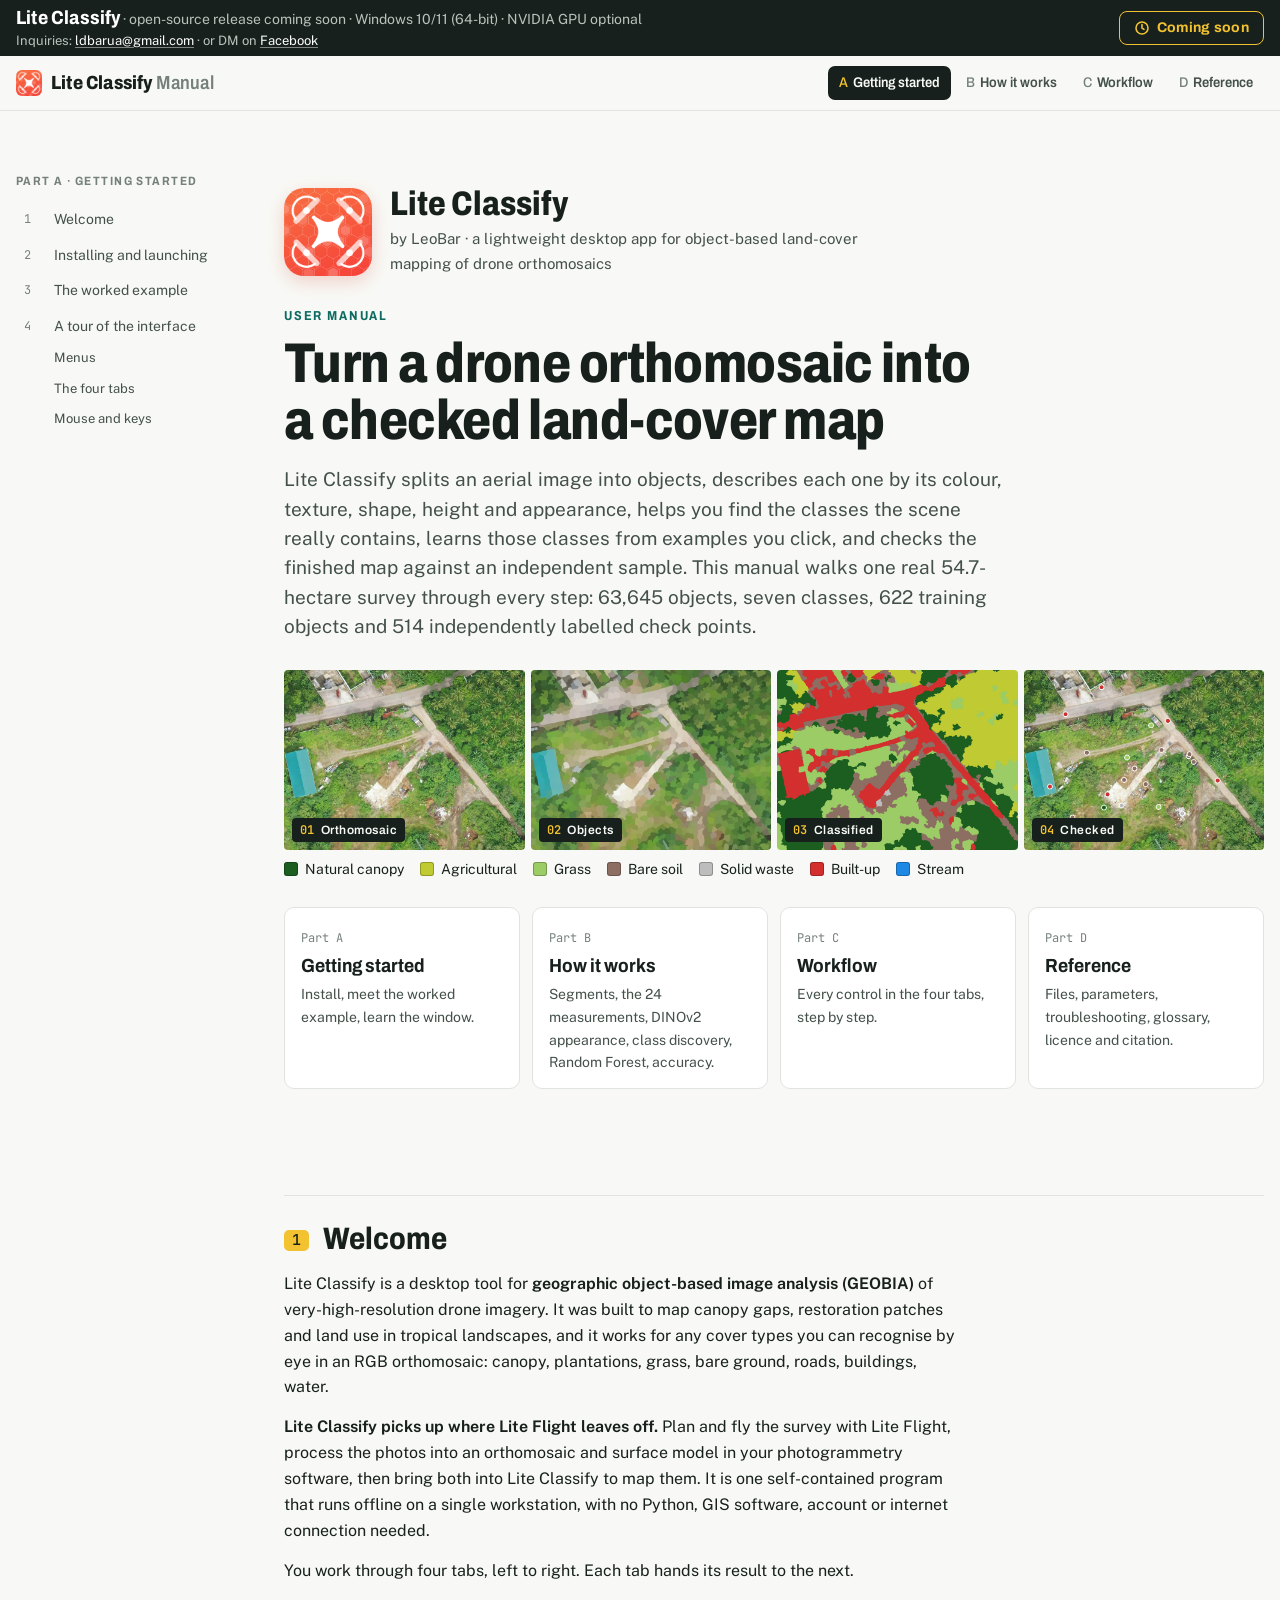
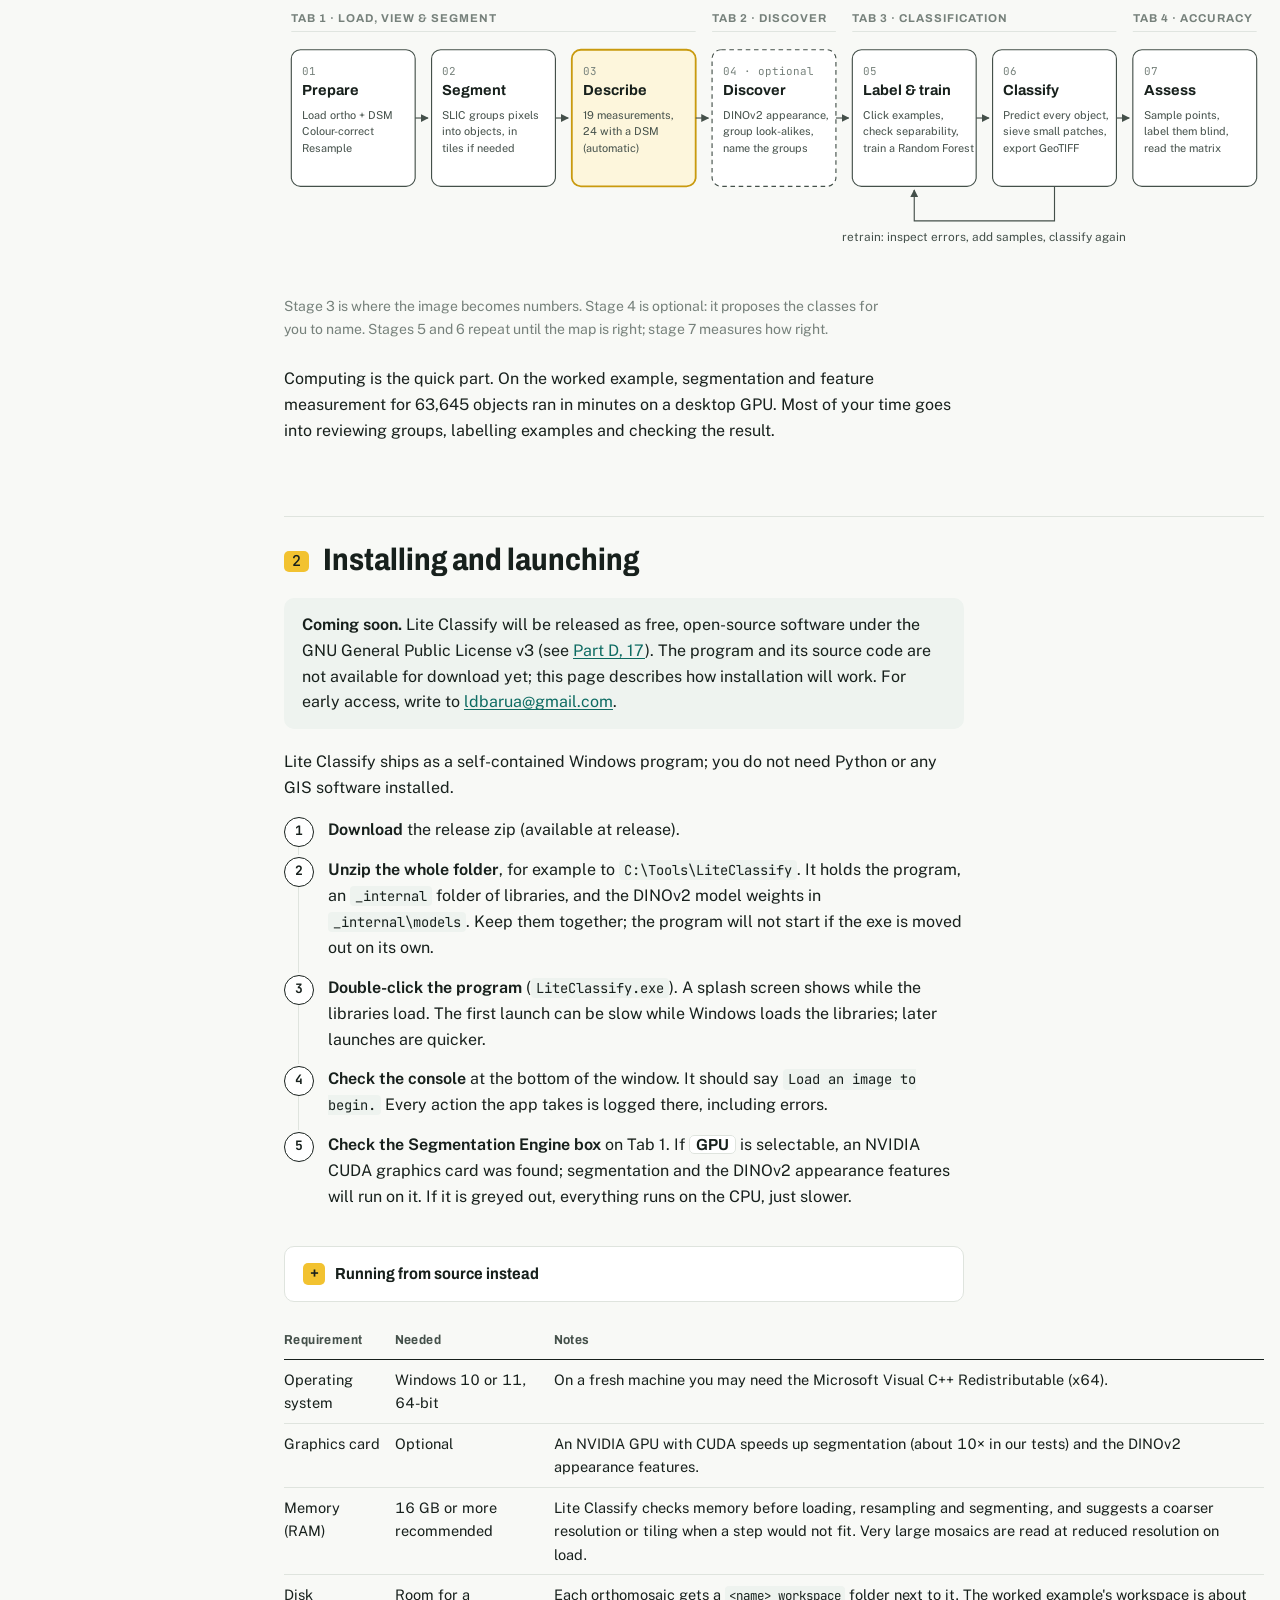
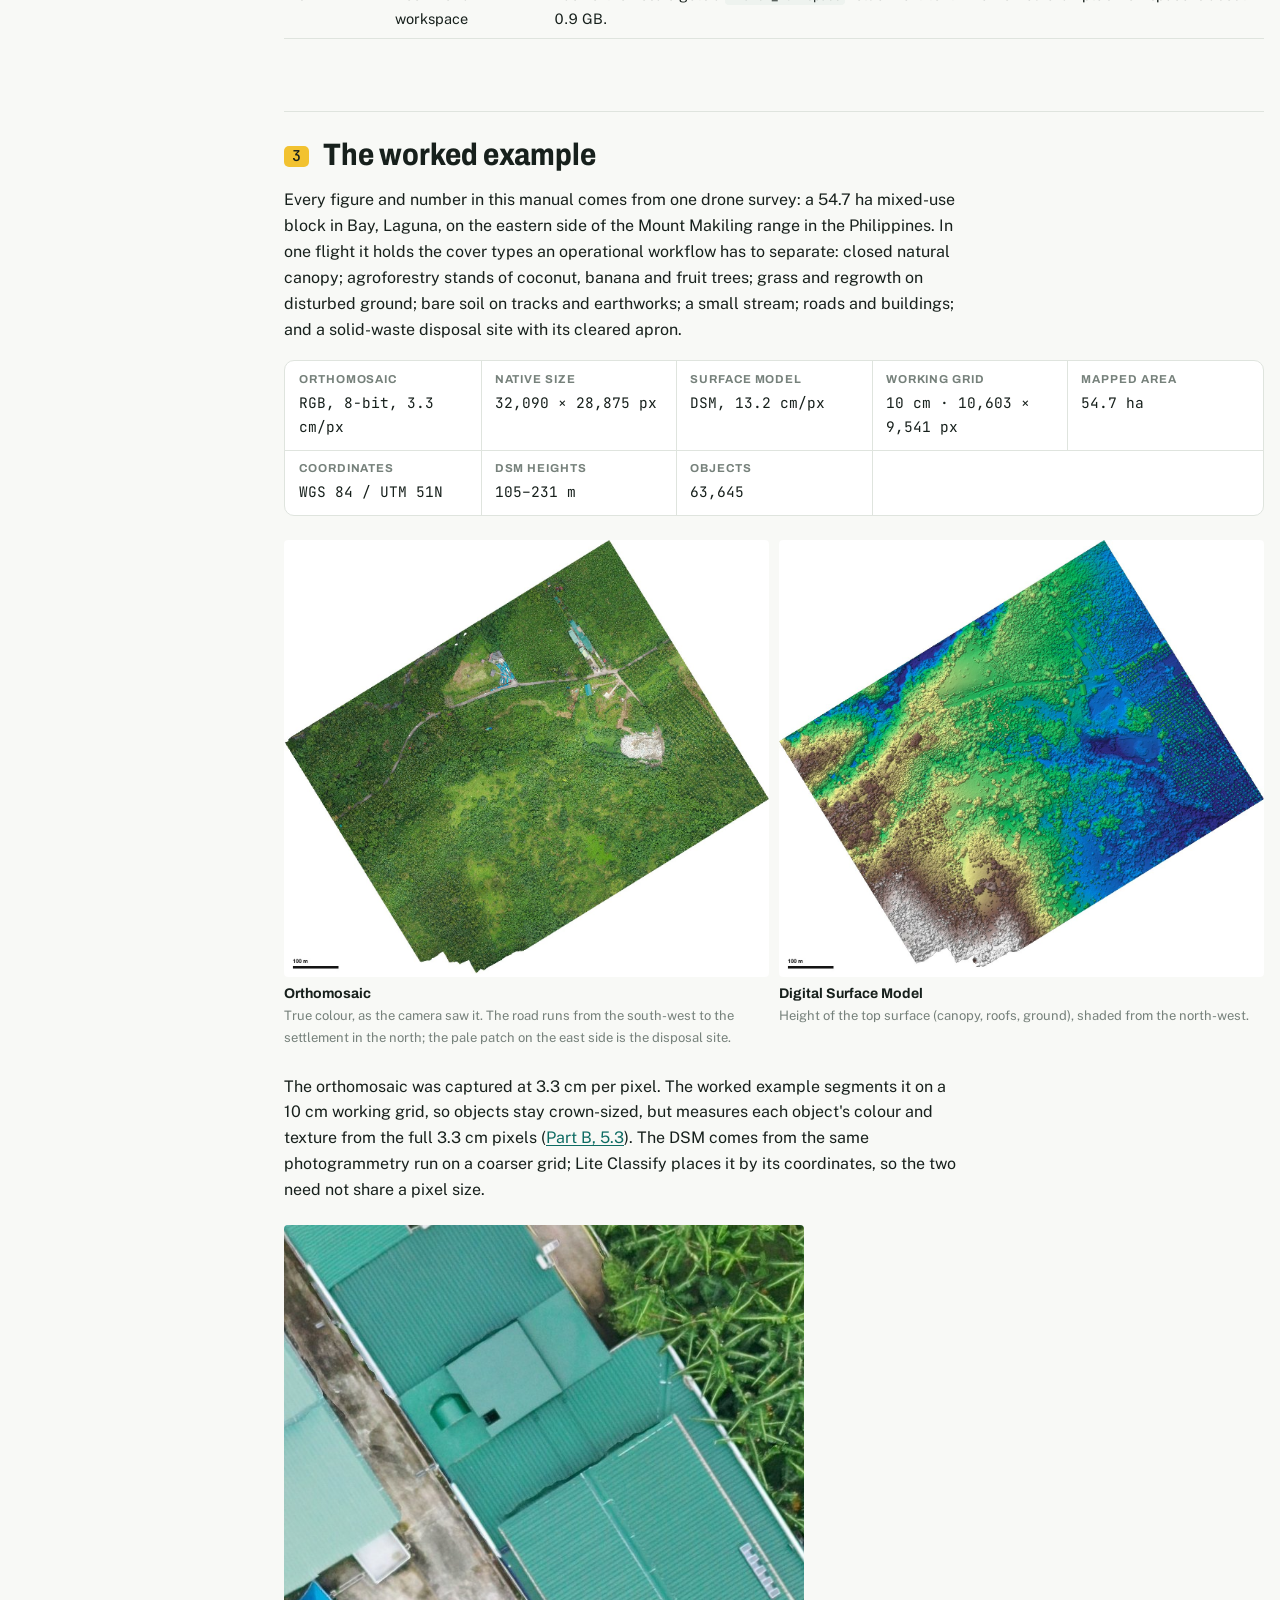
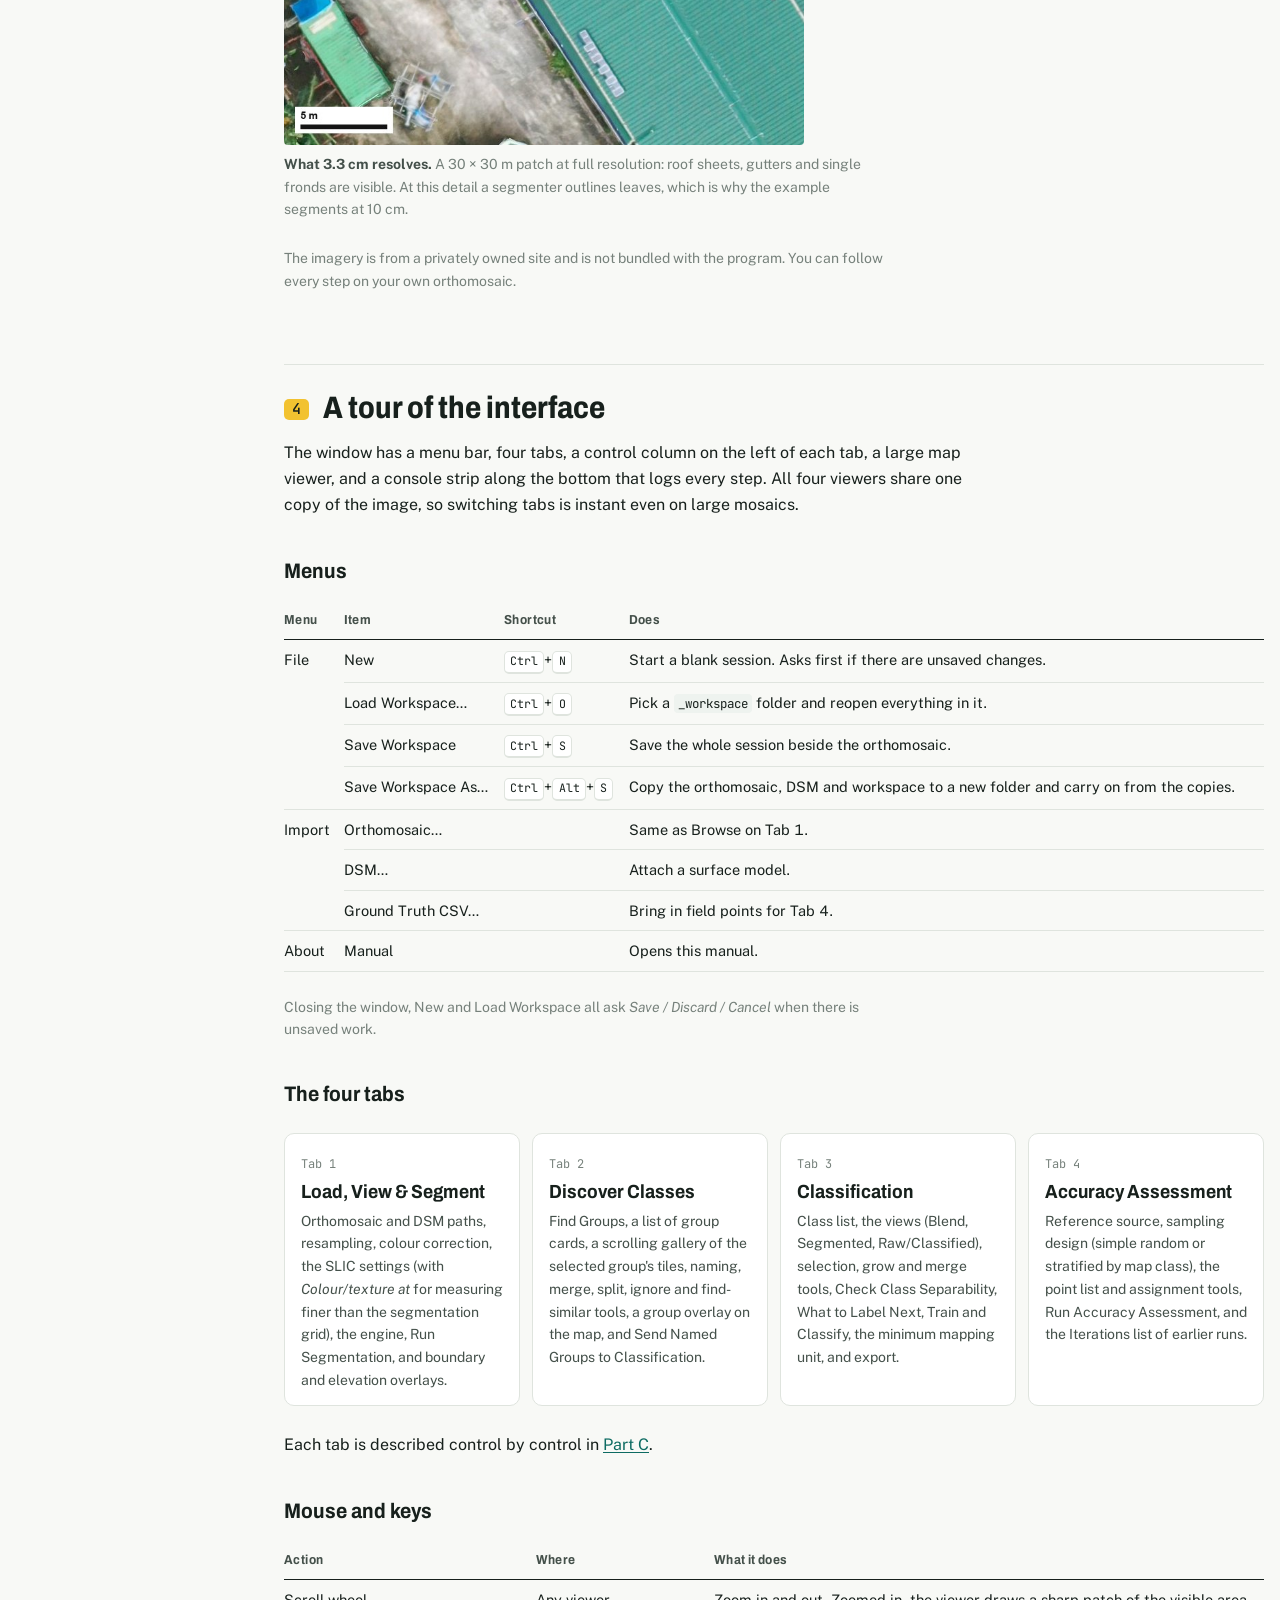
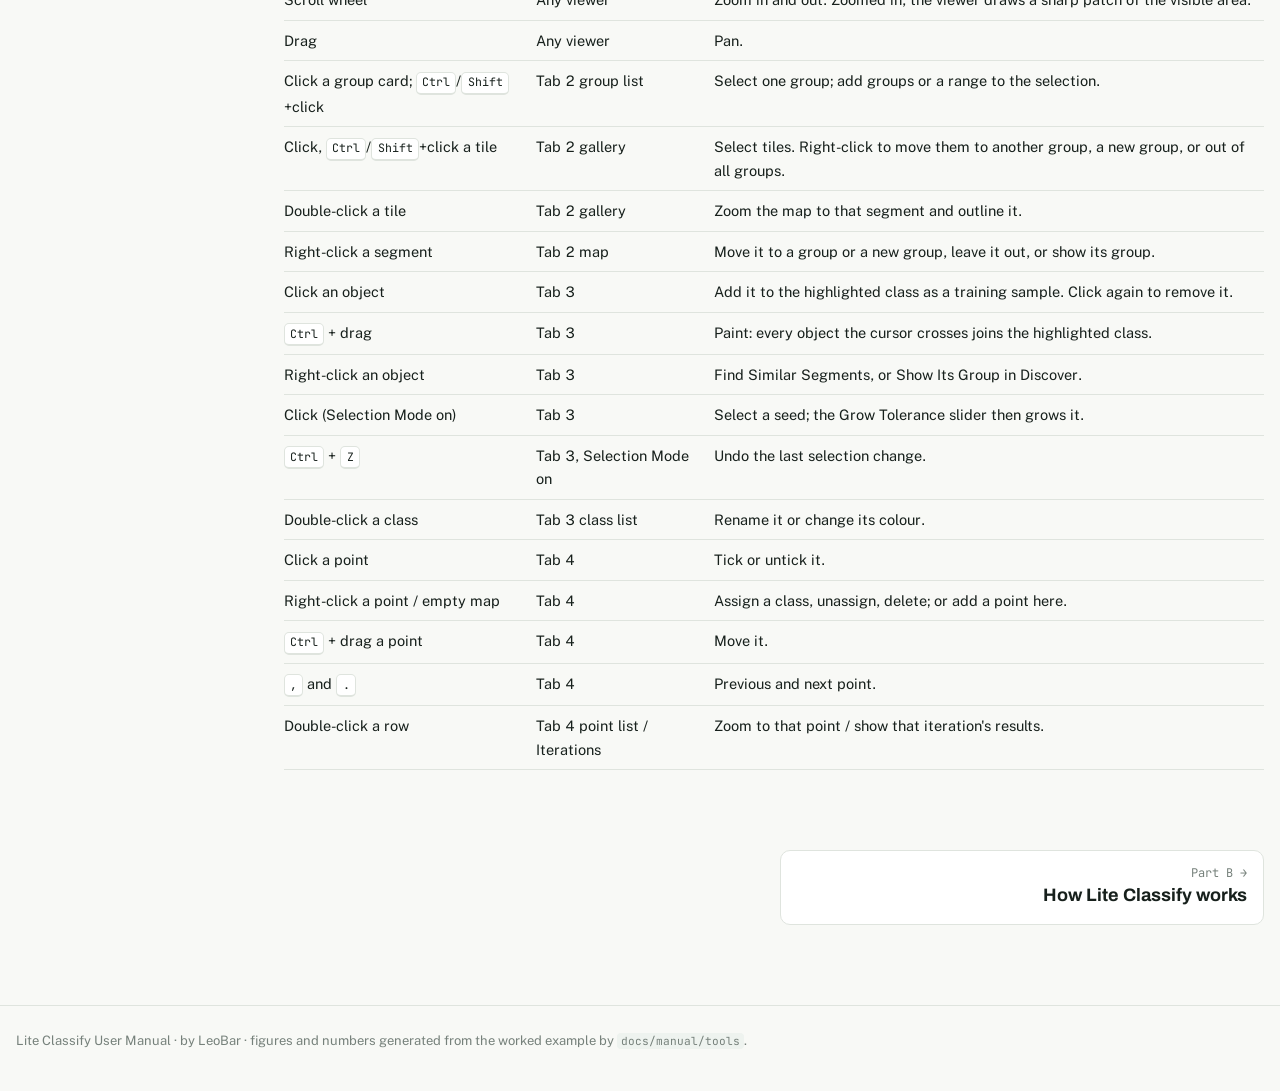
==== commit f258138b: "Rename to Lite Classify Co-Authored-By: Claude Opus 5.5 <noreply@anthropic.com>" ====
--- a/docs/index.html
+++ b/docs/index.html
@@ -3,12 +3,12 @@
 <head>
 <meta charset="utf-8">
 <meta name="viewport" content="width=device-width, initial-scale=1, viewport-fit=cover">
-<title>Lite Land User Manual</title>
+<title>Lite Classify User Manual</title>
 <link rel="preconnect" href="https://fonts.googleapis.com">
 <link rel="preconnect" href="https://fonts.gstatic.com" crossorigin>
 <link rel="stylesheet" href="https://fonts.googleapis.com/css2?family=Archivo:wdth,wght@75..100,500..800&family=JetBrains+Mono:wght@400;500;700&family=Public+Sans:ital,wght@0,400;0,600;0,700;1,400&display=swap">
-<link rel="icon" type="image/png" href="img/brand/lite_land_64.png">
-<link rel="apple-touch-icon" href="img/brand/lite_land_180.png">
+<link rel="icon" type="image/png" href="img/brand/liteclassify_64.png">
+<link rel="apple-touch-icon" href="img/brand/liteclassify_180.png">
 <link rel="stylesheet" href="manual.css">
 </head>
 <body>
@@ -16,14 +16,14 @@
   <div class="getbar">
     <div class="getbar-in">
       <div class="getbar-id">
-        <p><b>Lite Land</b> <span>· open-source release coming soon · Windows 10/11 (64-bit) · NVIDIA GPU optional</span></p>
+        <p><b>Lite Classify</b> <span>· open-source release coming soon · Windows 10/11 (64-bit) · NVIDIA GPU optional</span></p>
         <p class="getbar-contact">Inquiries: <a href="mailto:ldbarua@gmail.com">ldbarua@gmail.com</a><span class="sep"> · </span>or DM on <a href="https://www.facebook.com/leonardo.barua" target="_blank" rel="noopener">Facebook</a></p>
       </div>
       <span class="getbar-soon" role="status"><svg viewBox="0 0 24 24" fill="none" stroke="currentColor" stroke-width="2.4" stroke-linecap="round" stroke-linejoin="round" aria-hidden="true"><circle cx="12" cy="12" r="9"/><path d="M12 7v5l3 2"/></svg>Coming soon</span>
     </div>
   </div>
   <div class="topbar-inner">
-  <a class="brand" href="index.html"><img class="brand-mark" src="img/brand/lite_land_64.png" alt="" width="26" height="26"><span>Lite Land <span class="brand-sub">Manual</span></span></a>
+  <a class="brand" href="index.html"><img class="brand-mark" src="img/brand/liteclassify_64.png" alt="" width="26" height="26"><span>Lite Classify <span class="brand-sub">Manual</span></span></a>
   <nav class="parts" aria-label="Manual parts">
     <a href="index.html" aria-current="page"><span>A</span>Getting started</a>
     <a href="concepts.html"><span>B</span>How it works</a>
@@ -52,15 +52,15 @@
 <main>
 <section class="hero">
   <div class="lockup">
-    <img src="img/brand/lite_land_256.png" alt="Lite Land icon: a white quadcopter over orange hexagonal cells" width="88" height="88">
+    <img src="img/brand/liteclassify_256.png" alt="Lite Classify icon: a white quadcopter over orange hexagonal cells" width="88" height="88">
     <div>
-      <p class="lockup-name">Lite Land</p>
+      <p class="lockup-name">Lite Classify</p>
       <p class="lockup-by">by LeoBar · a lightweight desktop app for object-based land-cover mapping of drone orthomosaics</p>
     </div>
   </div>
   <p class="eyebrow">User manual</p>
   <h1>Turn a drone orthomosaic into a checked land-cover map</h1>
-  <p class="lead">Lite Land splits an aerial image into objects, describes each one by its colour, texture, shape, height and appearance, helps you find the classes the scene really contains, learns those classes from examples you click, and checks the finished map against an independent sample. This manual walks one real <span data-d="grid.area_ha" data-fmt="f1"></span>-hectare survey through every step: <span data-d="segmentation.segments" data-fmt="int"></span> objects, seven classes, <span data-d="training.total" data-fmt="int"></span> training objects and <span data-d="final.n" data-fmt="int"></span> independently labelled check points.</p>
+  <p class="lead">Lite Classify splits an aerial image into objects, describes each one by its colour, texture, shape, height and appearance, helps you find the classes the scene really contains, learns those classes from examples you click, and checks the finished map against an independent sample. This manual walks one real <span data-d="grid.area_ha" data-fmt="f1"></span>-hectare survey through every step: <span data-d="segmentation.segments" data-fmt="int"></span> objects, seven classes, <span data-d="training.total" data-fmt="int"></span> training objects and <span data-d="final.n" data-fmt="int"></span> independently labelled check points.</p>
   <div class="hero-strip">
     <figure><img src="img/view_raw.jpg" alt="Orthomosaic crop of a road junction, roofs, bare ground and canopy"><figcaption><b>01</b>Orthomosaic</figcaption></figure>
     <figure><img src="img/view_segmented.jpg" alt="The same crop split into segments, each filled with its mean colour"><figcaption><b>02</b>Objects</figcaption></figure>
@@ -85,8 +85,8 @@
 </section>
 
 <h2 id="welcome"><span class="num">1</span>Welcome</h2>
-<p>Lite Land is a desktop tool for <strong>geographic object-based image analysis (GEOBIA)</strong> of very-high-resolution drone imagery. It was built to map canopy gaps, restoration patches and land use in tropical landscapes, and it works for any cover types you can recognise by eye in an RGB orthomosaic: canopy, plantations, grass, bare ground, roads, buildings, water.</p>
-<p><strong>Lite Land picks up where Lite Flight leaves off.</strong> Plan and fly the survey with Lite Flight, process the photos into an orthomosaic and surface model in your photogrammetry software, then bring both into Lite Land to map them. It is one self-contained program that runs offline on a single workstation, with no Python, GIS software, account or internet connection needed.</p>
+<p>Lite Classify is a desktop tool for <strong>geographic object-based image analysis (GEOBIA)</strong> of very-high-resolution drone imagery. It was built to map canopy gaps, restoration patches and land use in tropical landscapes, and it works for any cover types you can recognise by eye in an RGB orthomosaic: canopy, plantations, grass, bare ground, roads, buildings, water.</p>
+<p><strong>Lite Classify picks up where Lite Flight leaves off.</strong> Plan and fly the survey with Lite Flight, process the photos into an orthomosaic and surface model in your photogrammetry software, then bring both into Lite Classify to map them. It is one self-contained program that runs offline on a single workstation, with no Python, GIS software, account or internet connection needed.</p>
 <p>You work through four tabs, left to right. Each tab hands its result to the next.</p>
 
 <figure class="wide">
@@ -144,24 +144,24 @@
 <p>Computing is the quick part. On the worked example, segmentation and feature measurement for <span data-d="segmentation.segments" data-fmt="int"></span> objects ran in minutes on a desktop GPU. Most of your time goes into reviewing groups, labelling examples and checking the result.</p>
 
 <h2 id="install"><span class="num">2</span>Installing and launching</h2>
-<div class="note"><p><strong>Coming soon.</strong> Lite Land will be released as free, open-source software under the GNU General Public License v3 (see <a href="reference.html#licence">Part D, 17</a>). The program and its source code are not available for download yet; this page describes how installation will work. For early access, write to <a href="mailto:ldbarua@gmail.com">ldbarua@gmail.com</a>.</p></div>
-<p>Lite Land ships as a self-contained Windows program; you do not need Python or any GIS software installed.</p>
+<div class="note"><p><strong>Coming soon.</strong> Lite Classify will be released as free, open-source software under the GNU General Public License v3 (see <a href="reference.html#licence">Part D, 17</a>). The program and its source code are not available for download yet; this page describes how installation will work. For early access, write to <a href="mailto:ldbarua@gmail.com">ldbarua@gmail.com</a>.</p></div>
+<p>Lite Classify ships as a self-contained Windows program; you do not need Python or any GIS software installed.</p>
 <ol class="steps">
   <li><strong>Download</strong> the release zip (available at release).</li>
-  <li><strong>Unzip the whole folder</strong>, for example to <code>C:\Tools\LiteLand</code>. It holds the program, an <code>_internal</code> folder of libraries, and the DINOv2 model weights in <code>_internal\models</code>. Keep them together; the program will not start if the exe is moved out on its own.</li>
-  <li><strong>Double-click the program</strong> (<code>PyOBIA.exe</code> in current builds). The first launch can be slow while Windows loads the libraries; later launches are quicker.</li>
+  <li><strong>Unzip the whole folder</strong>, for example to <code>C:\Tools\LiteClassify</code>. It holds the program, an <code>_internal</code> folder of libraries, and the DINOv2 model weights in <code>_internal\models</code>. Keep them together; the program will not start if the exe is moved out on its own.</li>
+  <li><strong>Double-click the program</strong> (<code>LiteClassify.exe</code>). A splash screen shows while the libraries load. The first launch can be slow while Windows loads the libraries; later launches are quicker.</li>
   <li><strong>Check the console</strong> at the bottom of the window. It should say <code>Load an image to begin.</code> Every action the app takes is logged there, including errors.</li>
   <li><strong>Check the Segmentation Engine box</strong> on Tab 1. If <span class="ui">GPU</span> is selectable, an NVIDIA CUDA graphics card was found; segmentation and the DINOv2 appearance features will run on it. If it is greyed out, everything runs on the CPU, just slower.</li>
 </ol>
 <details class="why"><summary>Running from source instead</summary>
-<p>Once the source is published: clone the repository, create a Python 3.13 environment (<code>python -m venv .venv</code>), run <code>pip install -r requirements.txt</code>, then <code>python obia_app.py</code>. The requirements pull the CUDA 12.4 build of PyTorch; on a machine without an NVIDIA GPU, follow the note at the top of <code>requirements.txt</code>. The DINOv2 weights (<code>dinov2_vits14_pretrain.pth</code>, about 85 MB) are downloaded once on first use, or read from a <code>models</code> folder beside the code. Close the app before upgrading packages: Windows locks loaded libraries.</p>
+<p>Once the source is published: clone the repository, create a Python 3.13 environment (<code>python -m venv .venv</code>), run <code>pip install -r requirements.txt</code>, then <code>python liteclassify.py</code>. The requirements pull the CUDA 12.4 build of PyTorch; on a machine without an NVIDIA GPU, follow the note at the top of <code>requirements.txt</code>. The DINOv2 weights (<code>dinov2_vits14_pretrain.pth</code>, about 85 MB) are downloaded once on first use, or read from a <code>models</code> folder beside the code. Close the app before upgrading packages: Windows locks loaded libraries.</p>
 </details>
 <div class="table-wrap"><table>
   <thead><tr><th>Requirement</th><th>Needed</th><th>Notes</th></tr></thead>
   <tbody>
     <tr><td>Operating system</td><td>Windows 10 or 11, 64-bit</td><td>On a fresh machine you may need the Microsoft Visual C++ Redistributable (x64).</td></tr>
     <tr><td>Graphics card</td><td>Optional</td><td>An NVIDIA GPU with CUDA speeds up segmentation (about 10× in our tests) and the DINOv2 appearance features.</td></tr>
-    <tr><td>Memory (RAM)</td><td>16 GB or more recommended</td><td>Lite Land checks memory before loading, resampling and segmenting, and suggests a coarser resolution or tiling when a step would not fit. Very large mosaics are read at reduced resolution on load.</td></tr>
+    <tr><td>Memory (RAM)</td><td>16 GB or more recommended</td><td>Lite Classify checks memory before loading, resampling and segmenting, and suggests a coarser resolution or tiling when a step would not fit. Very large mosaics are read at reduced resolution on load.</td></tr>
     <tr><td>Disk</td><td>Room for a workspace</td><td>Each orthomosaic gets a <code>&lt;name&gt;_workspace</code> folder next to it. The worked example's workspace is about 0.9 GB.</td></tr>
   </tbody>
 </table></div>
@@ -182,7 +182,7 @@
   <figure><img src="img/sample_ortho.jpg" alt="The full survey orthomosaic"><figcaption><b>Orthomosaic</b> True colour, as the camera saw it. The road runs from the south-west to the settlement in the north; the pale patch on the east side is the disposal site.</figcaption></figure>
   <figure><img src="img/sample_dsm.jpg" alt="The DSM shown as coloured, hill-shaded elevation"><figcaption><b>Digital Surface Model</b> Height of the top surface (canopy, roofs, ground), shaded from the north-west.</figcaption></figure>
 </div>
-<p>The orthomosaic was captured at 3.3 cm per pixel. The worked example segments it on a 10 cm working grid, so objects stay crown-sized, but measures each object's colour and texture from the full 3.3 cm pixels (<a href="concepts.html#feature-res">Part B, 5.3</a>). The DSM comes from the same photogrammetry run on a coarser grid; Lite Land places it by its coordinates, so the two need not share a pixel size.</p>
+<p>The orthomosaic was captured at 3.3 cm per pixel. The worked example segments it on a 10 cm working grid, so objects stay crown-sized, but measures each object's colour and texture from the full 3.3 cm pixels (<a href="concepts.html#feature-res">Part B, 5.3</a>). The DSM comes from the same photogrammetry run on a coarser grid; Lite Classify places it by its coordinates, so the two need not share a pixel size.</p>
 <figure>
   <img src="img/sample_inset_native.jpg" alt="A 30 by 30 metre patch at full 3.3 cm resolution showing roofs and the crowns beside them" style="max-width:min(520px,100%)">
   <figcaption><b>What 3.3 cm resolves.</b> A 30 × 30 m patch at full resolution: roof sheets, gutters and single fronds are visible. At this detail a segmenter outlines leaves, which is why the example segments at 10 cm.</figcaption>
@@ -242,11 +242,11 @@
 </table></div>
 
 <nav class="pager" aria-label="Next part">
-  <a class="next" href="concepts.html"><span class="k">Part B →</span><b>How Lite Land works</b></a>
+  <a class="next" href="concepts.html"><span class="k">Part B →</span><b>How Lite Classify works</b></a>
 </nav>
 </main>
 </div>
-<footer class="foot">Lite Land User Manual · by LeoBar · figures and numbers generated from the worked example by <code>docs/manual/tools</code>.</footer>
+<footer class="foot">Lite Classify User Manual · by LeoBar · figures and numbers generated from the worked example by <code>docs/manual/tools</code>.</footer>
 <script data-goatcounter="https://liteland.goatcounter.com/count"
         async src="https://gc.zgo.at/count.js"></script>
 <script src="manual_data.js"></script>
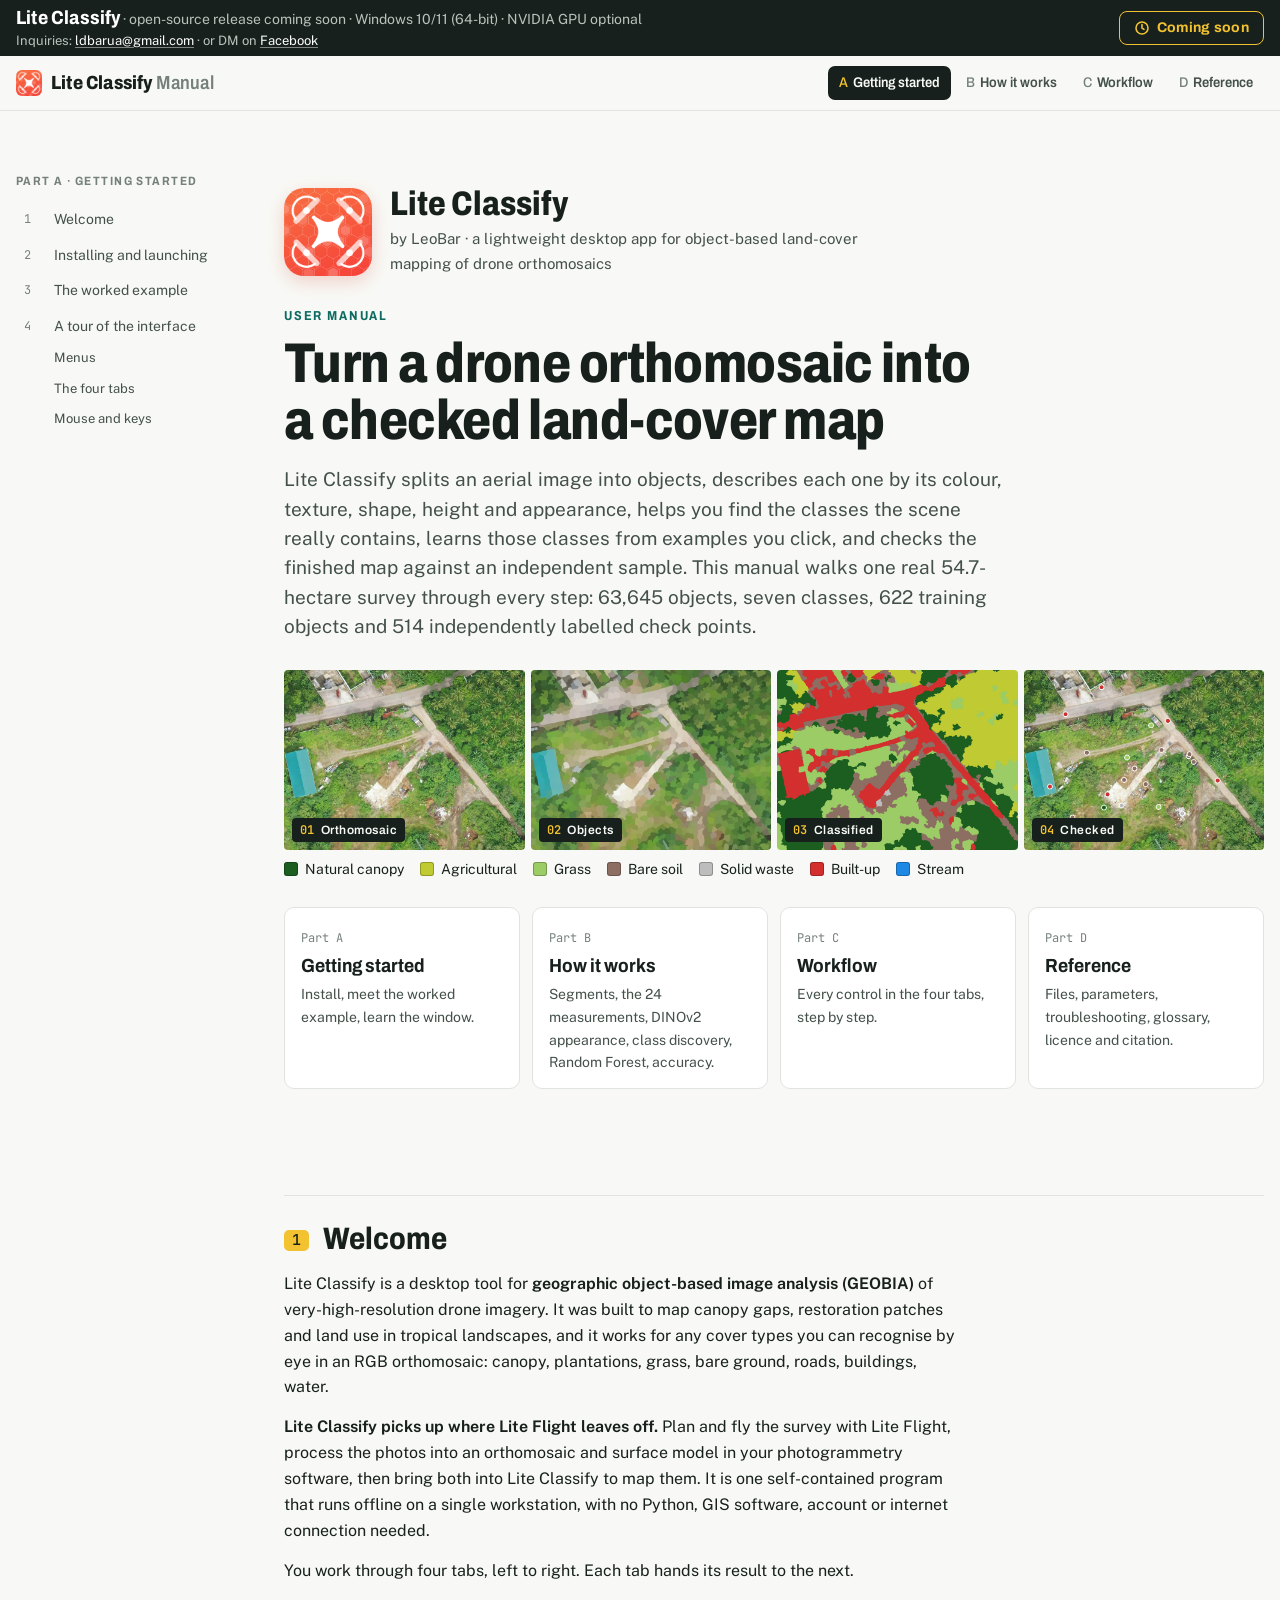
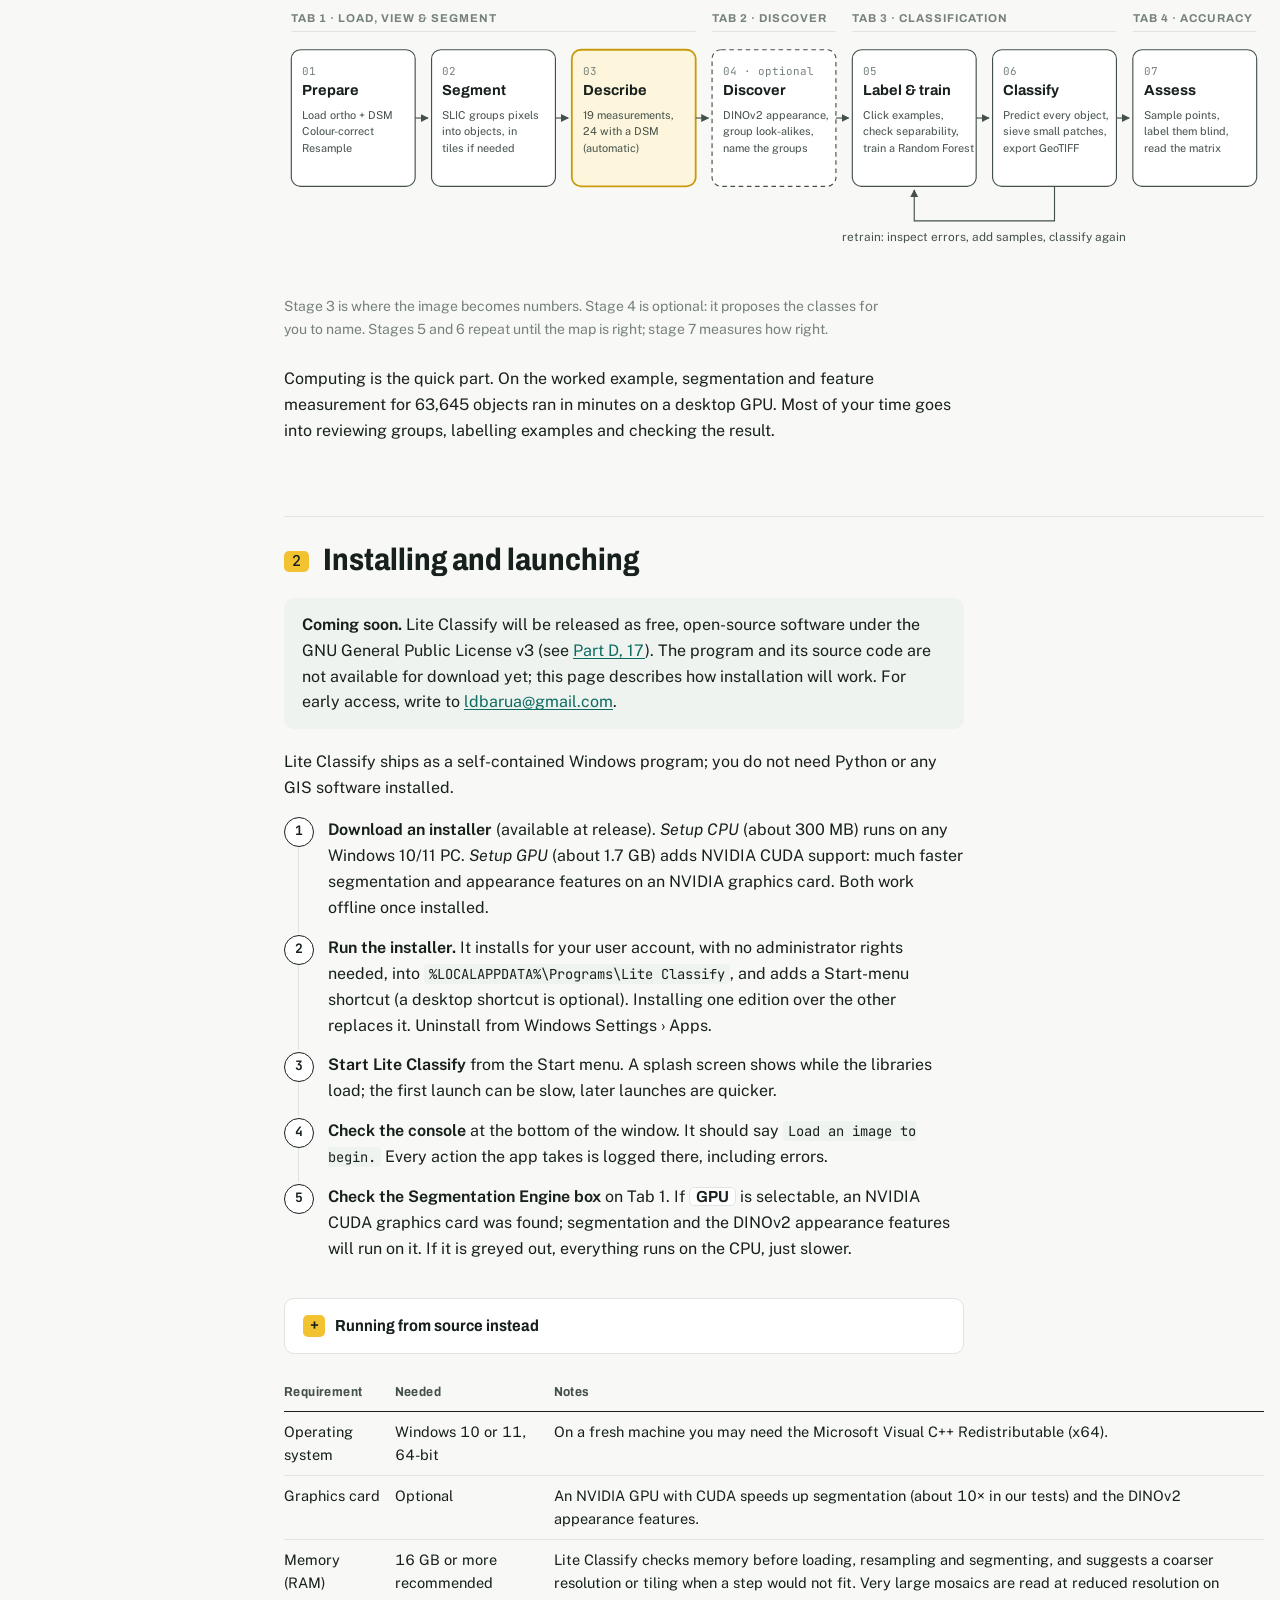
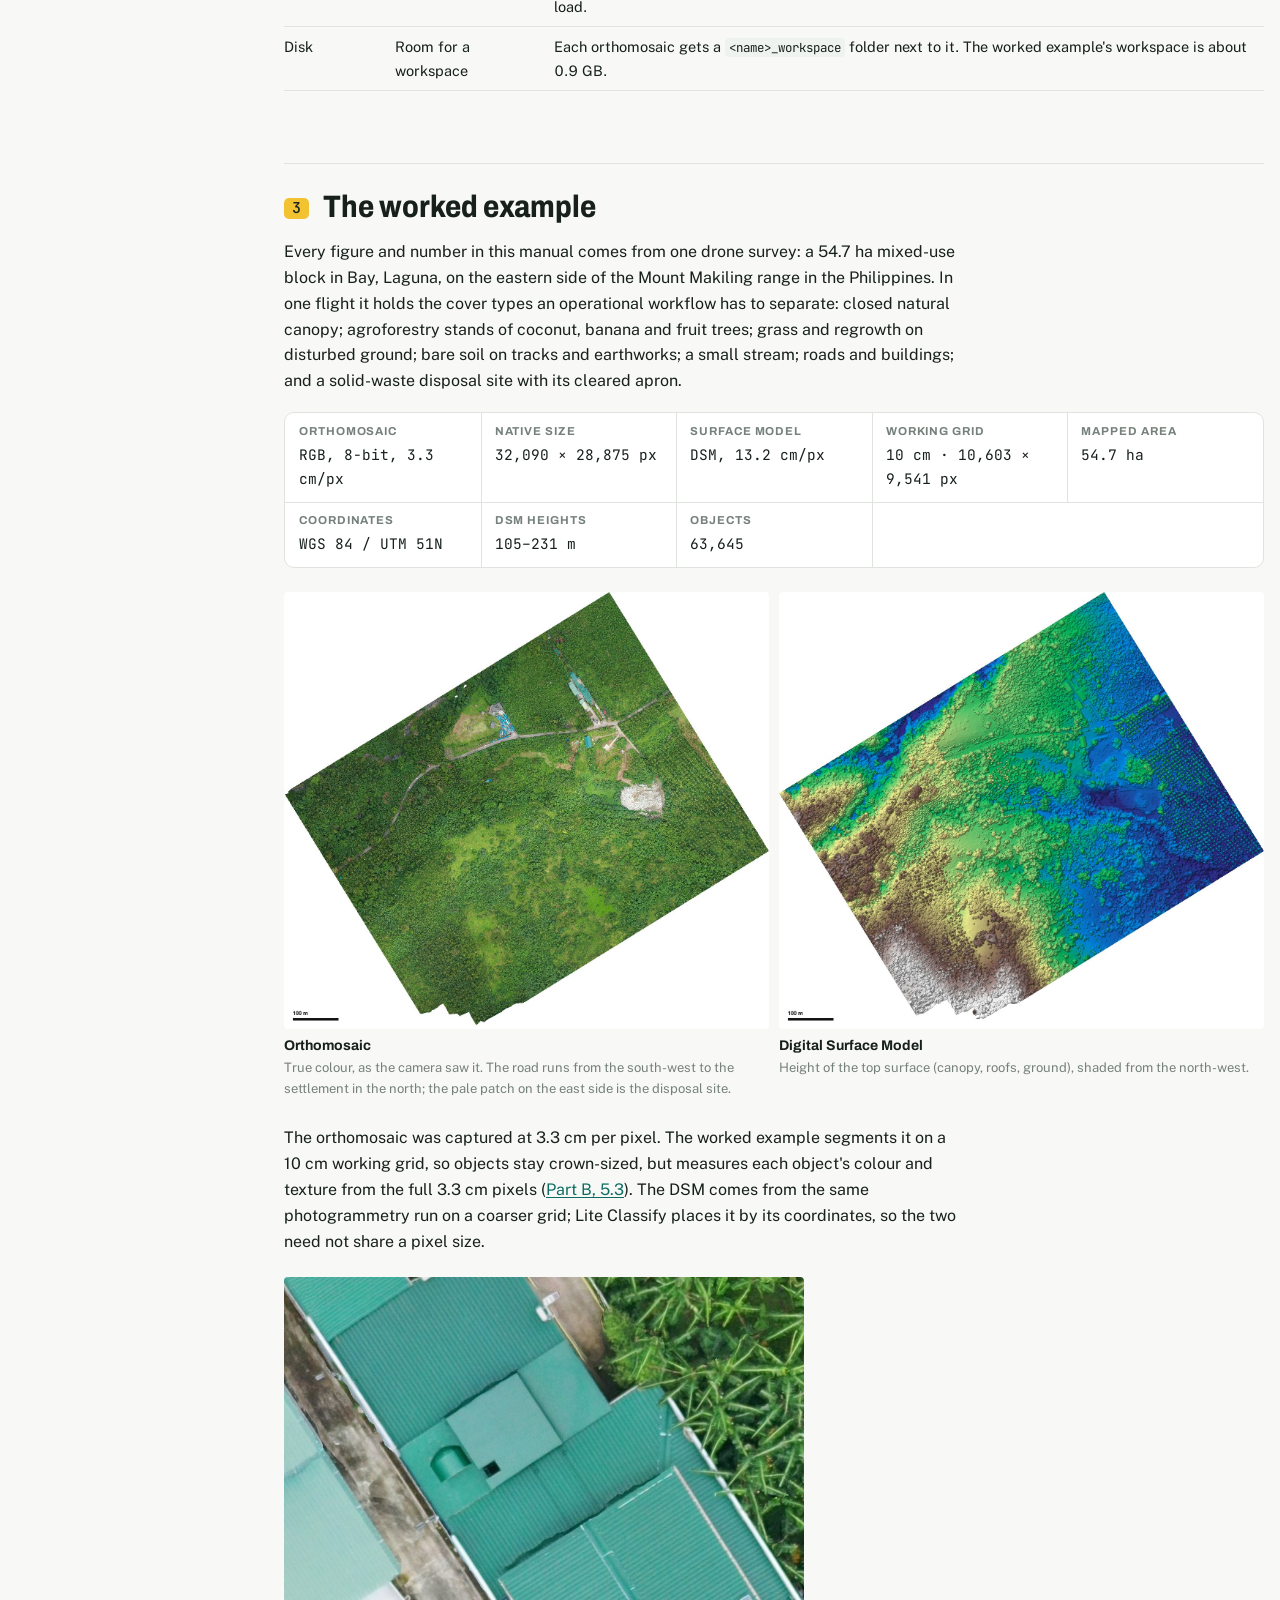
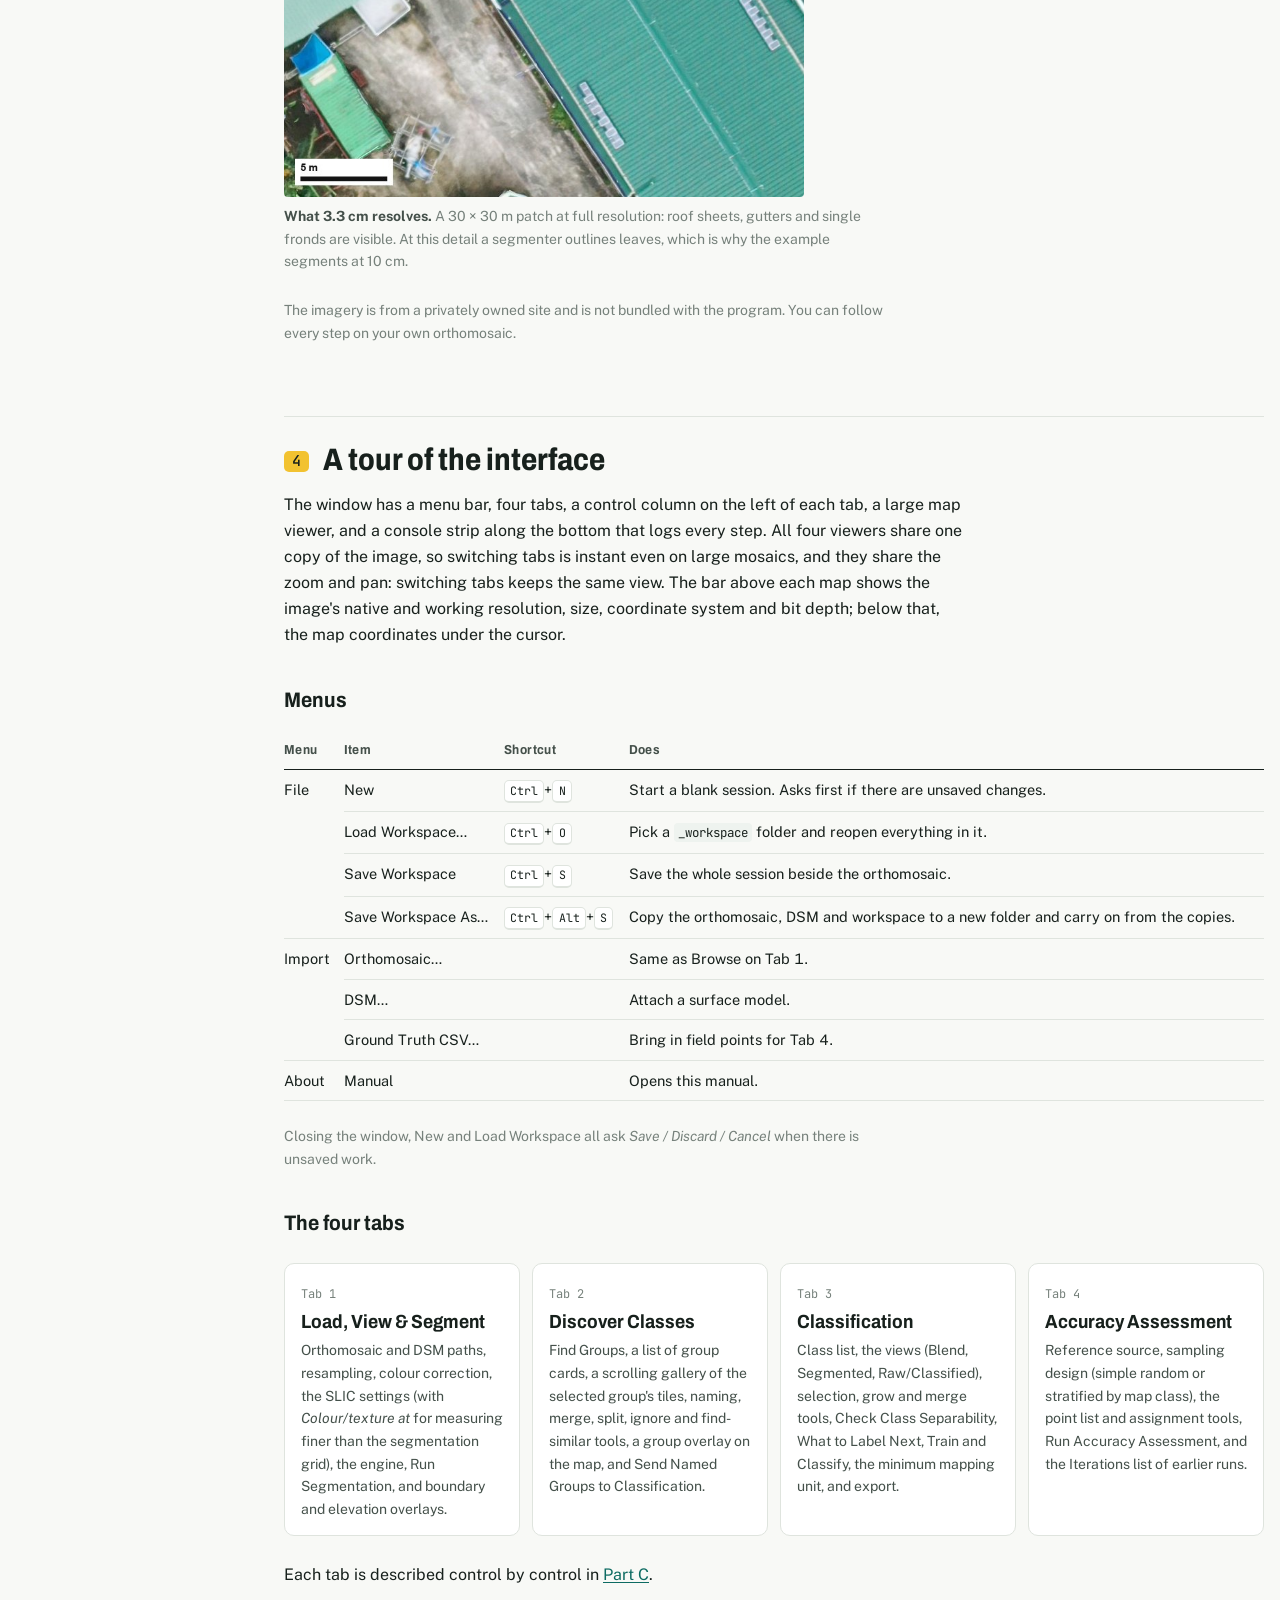
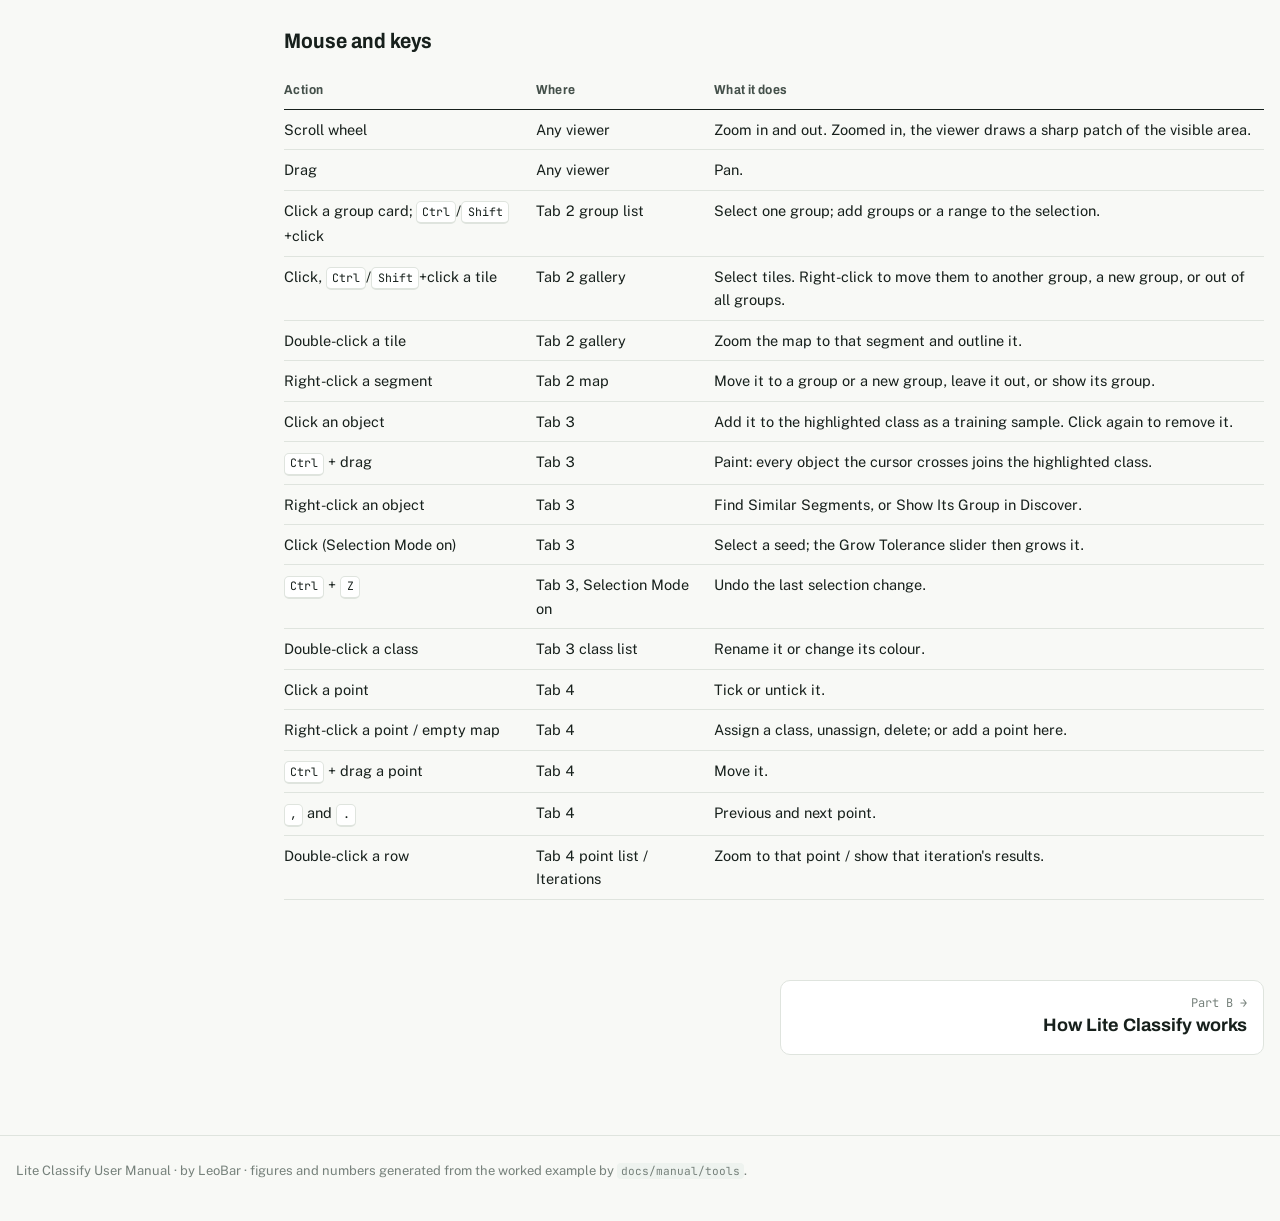
==== commit 72fce8a8: "Manual: installers, group names, map info bar, shared view Co-Authored-By: Claude Opus 5.5 <noreply@" ====
--- a/docs/index.html
+++ b/docs/index.html
@@ -147,9 +147,9 @@
 <div class="note"><p><strong>Coming soon.</strong> Lite Classify will be released as free, open-source software under the GNU General Public License v3 (see <a href="reference.html#licence">Part D, 17</a>). The program and its source code are not available for download yet; this page describes how installation will work. For early access, write to <a href="mailto:ldbarua@gmail.com">ldbarua@gmail.com</a>.</p></div>
 <p>Lite Classify ships as a self-contained Windows program; you do not need Python or any GIS software installed.</p>
 <ol class="steps">
-  <li><strong>Download</strong> the release zip (available at release).</li>
-  <li><strong>Unzip the whole folder</strong>, for example to <code>C:\Tools\LiteClassify</code>. It holds the program, an <code>_internal</code> folder of libraries, and the DINOv2 model weights in <code>_internal\models</code>. Keep them together; the program will not start if the exe is moved out on its own.</li>
-  <li><strong>Double-click the program</strong> (<code>LiteClassify.exe</code>). A splash screen shows while the libraries load. The first launch can be slow while Windows loads the libraries; later launches are quicker.</li>
+  <li><strong>Download an installer</strong> (available at release). <em>Setup CPU</em> (about 300 MB) runs on any Windows 10/11 PC. <em>Setup GPU</em> (about 1.7 GB) adds NVIDIA CUDA support: much faster segmentation and appearance features on an NVIDIA graphics card. Both work offline once installed.</li>
+  <li><strong>Run the installer.</strong> It installs for your user account, with no administrator rights needed, into <code>%LOCALAPPDATA%\Programs\Lite Classify</code>, and adds a Start-menu shortcut (a desktop shortcut is optional). Installing one edition over the other replaces it. Uninstall from Windows Settings › Apps.</li>
+  <li><strong>Start Lite Classify</strong> from the Start menu. A splash screen shows while the libraries load; the first launch can be slow, later launches are quicker.</li>
   <li><strong>Check the console</strong> at the bottom of the window. It should say <code>Load an image to begin.</code> Every action the app takes is logged there, including errors.</li>
   <li><strong>Check the Segmentation Engine box</strong> on Tab 1. If <span class="ui">GPU</span> is selectable, an NVIDIA CUDA graphics card was found; segmentation and the DINOv2 appearance features will run on it. If it is greyed out, everything runs on the CPU, just slower.</li>
 </ol>
@@ -190,7 +190,7 @@
 <p class="small">The imagery is from a privately owned site and is not bundled with the program. You can follow every step on your own orthomosaic.</p>
 
 <h2 id="tour"><span class="num">4</span>A tour of the interface</h2>
-<p>The window has a menu bar, four tabs, a control column on the left of each tab, a large map viewer, and a console strip along the bottom that logs every step. All four viewers share one copy of the image, so switching tabs is instant even on large mosaics.</p>
+<p>The window has a menu bar, four tabs, a control column on the left of each tab, a large map viewer, and a console strip along the bottom that logs every step. All four viewers share one copy of the image, so switching tabs is instant even on large mosaics, and they share the zoom and pan: switching tabs keeps the same view. The bar above each map shows the image's native and working resolution, size, coordinate system and bit depth; below that, the map coordinates under the cursor.</p>
 
 <h3 id="menus">Menus</h3>
 <div class="table-wrap"><table>
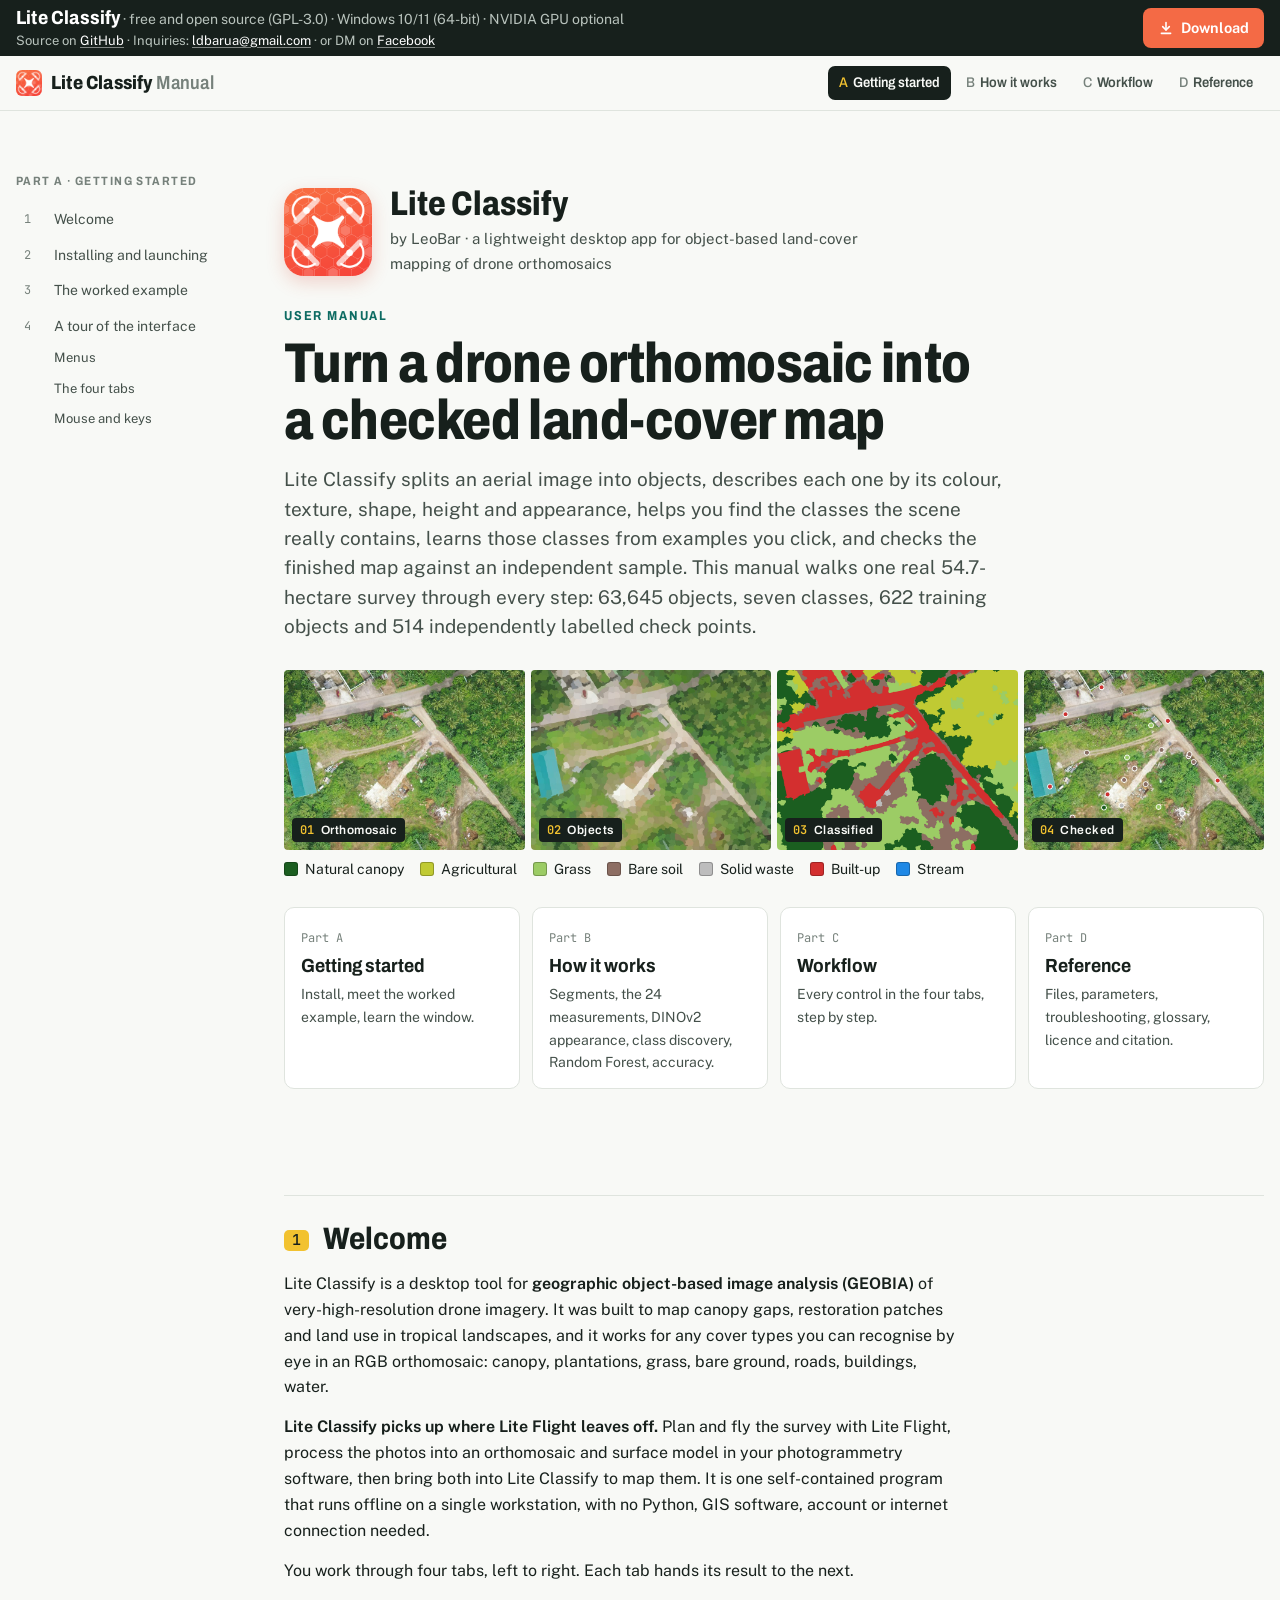
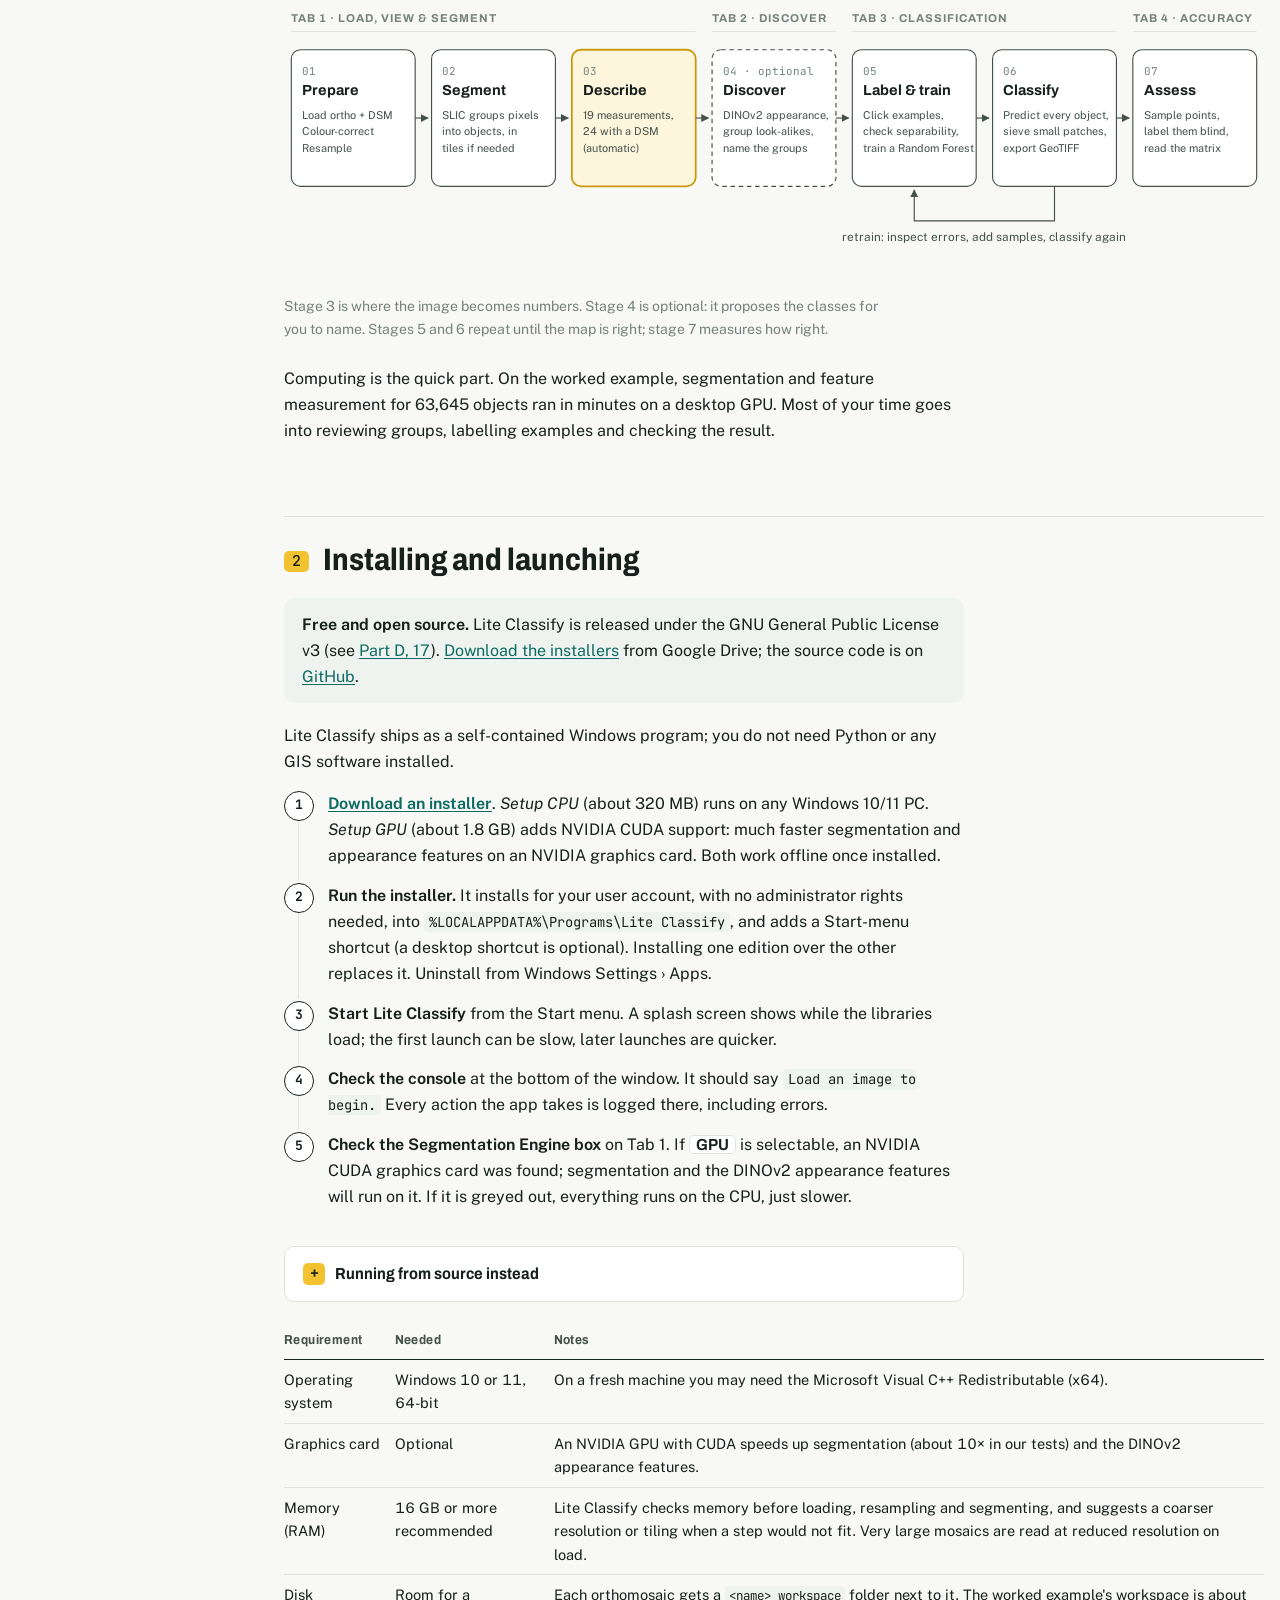
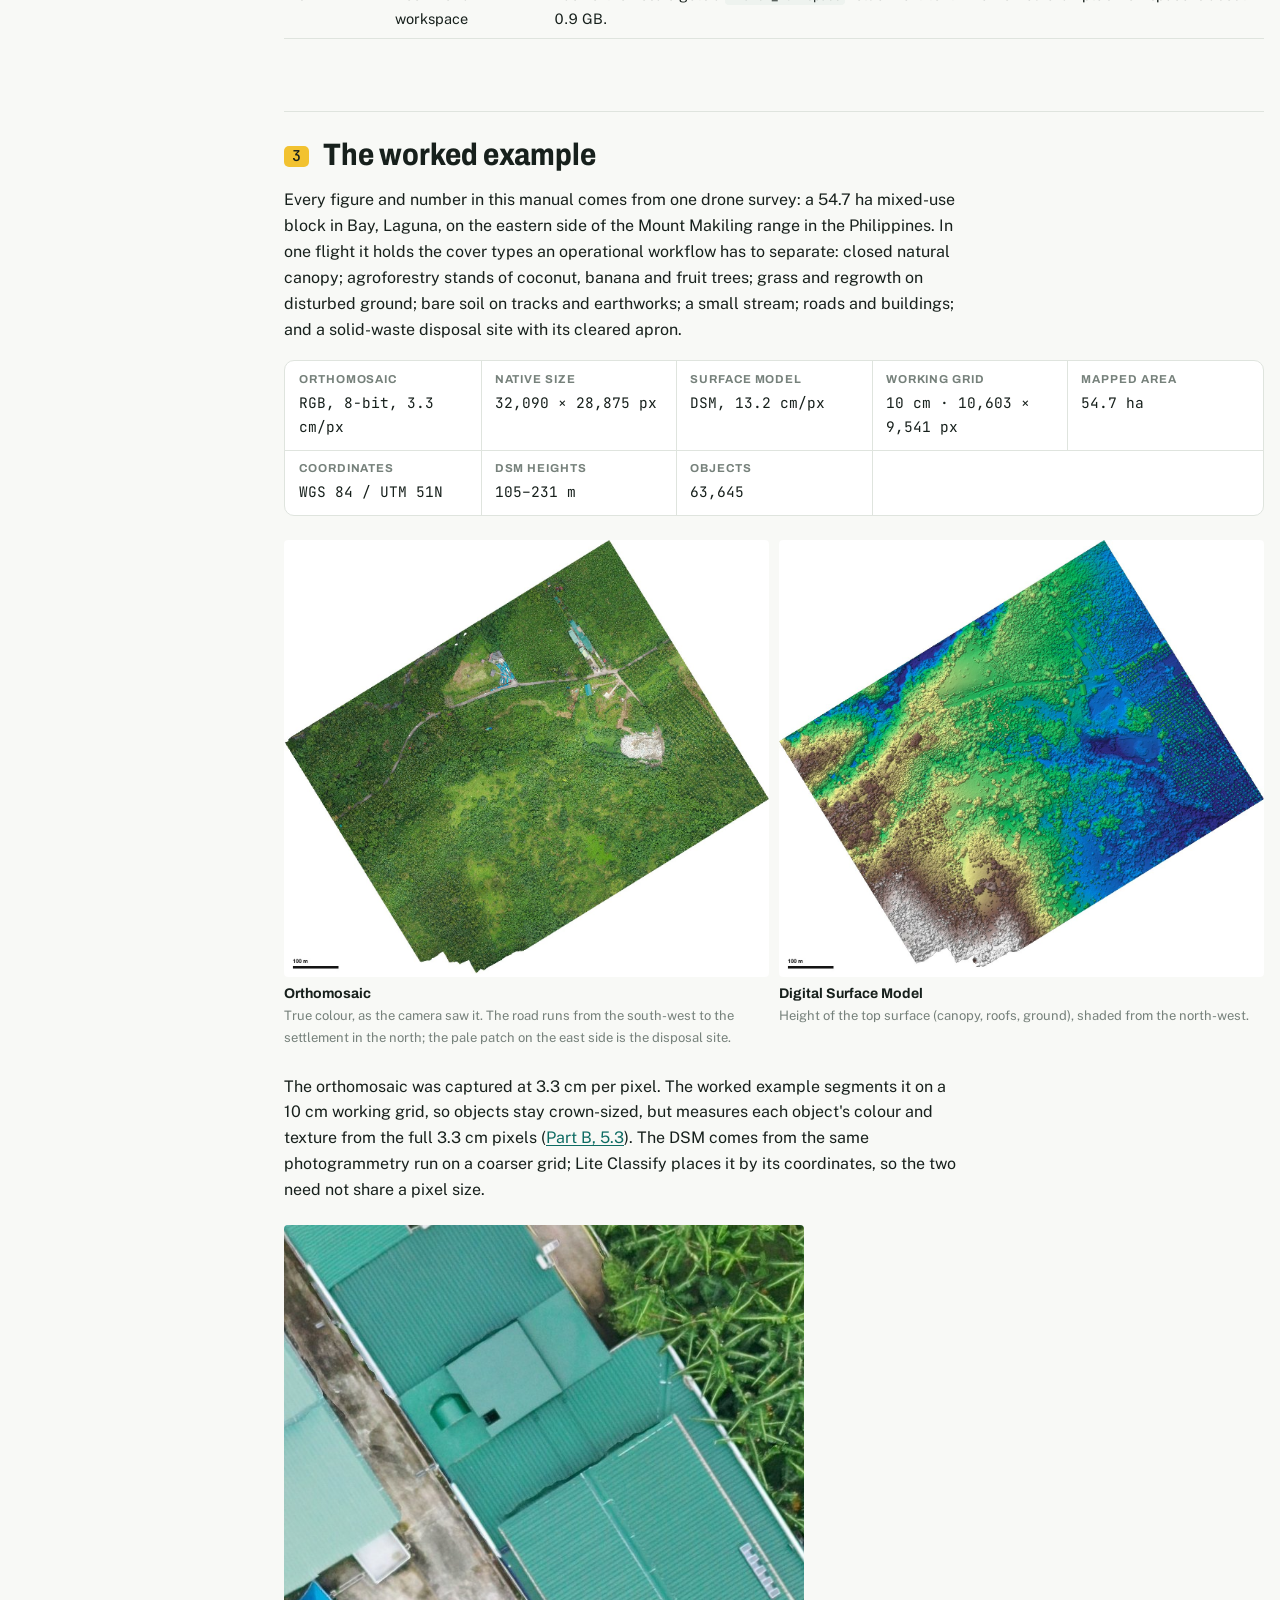
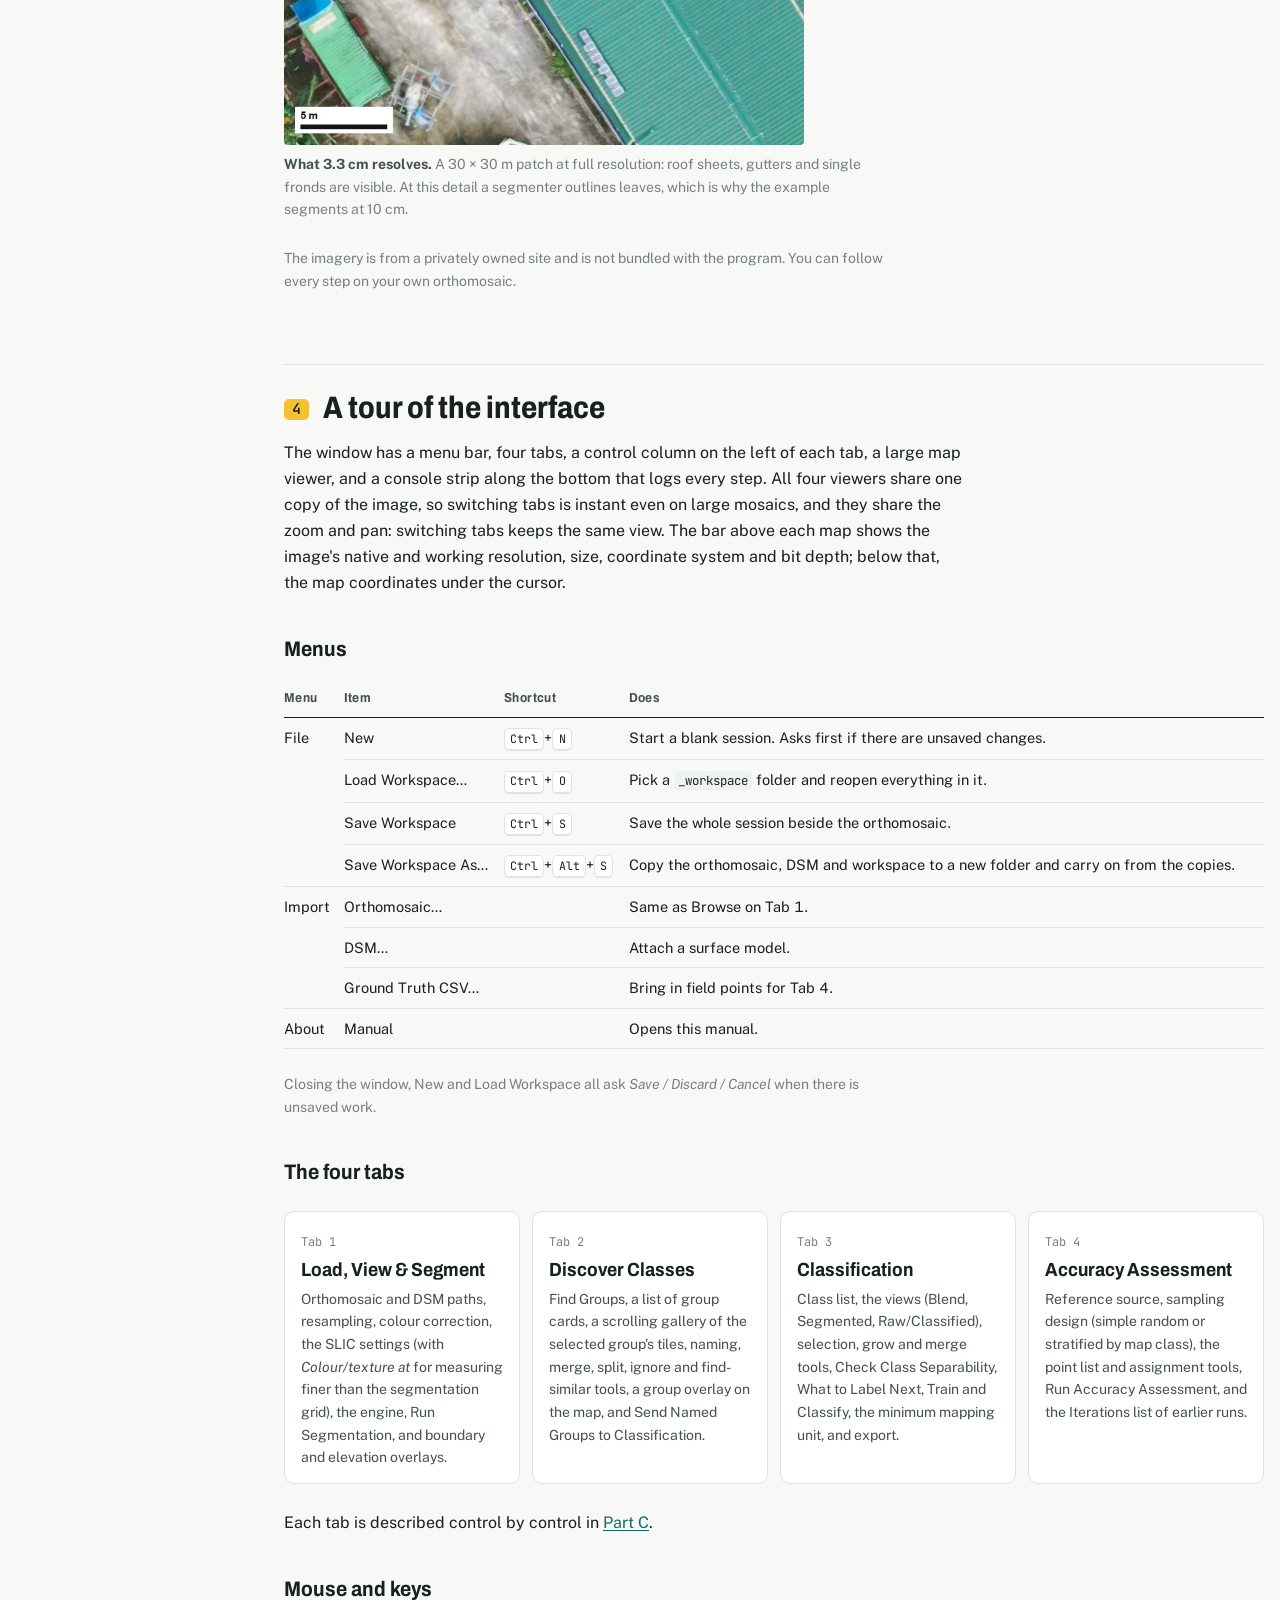
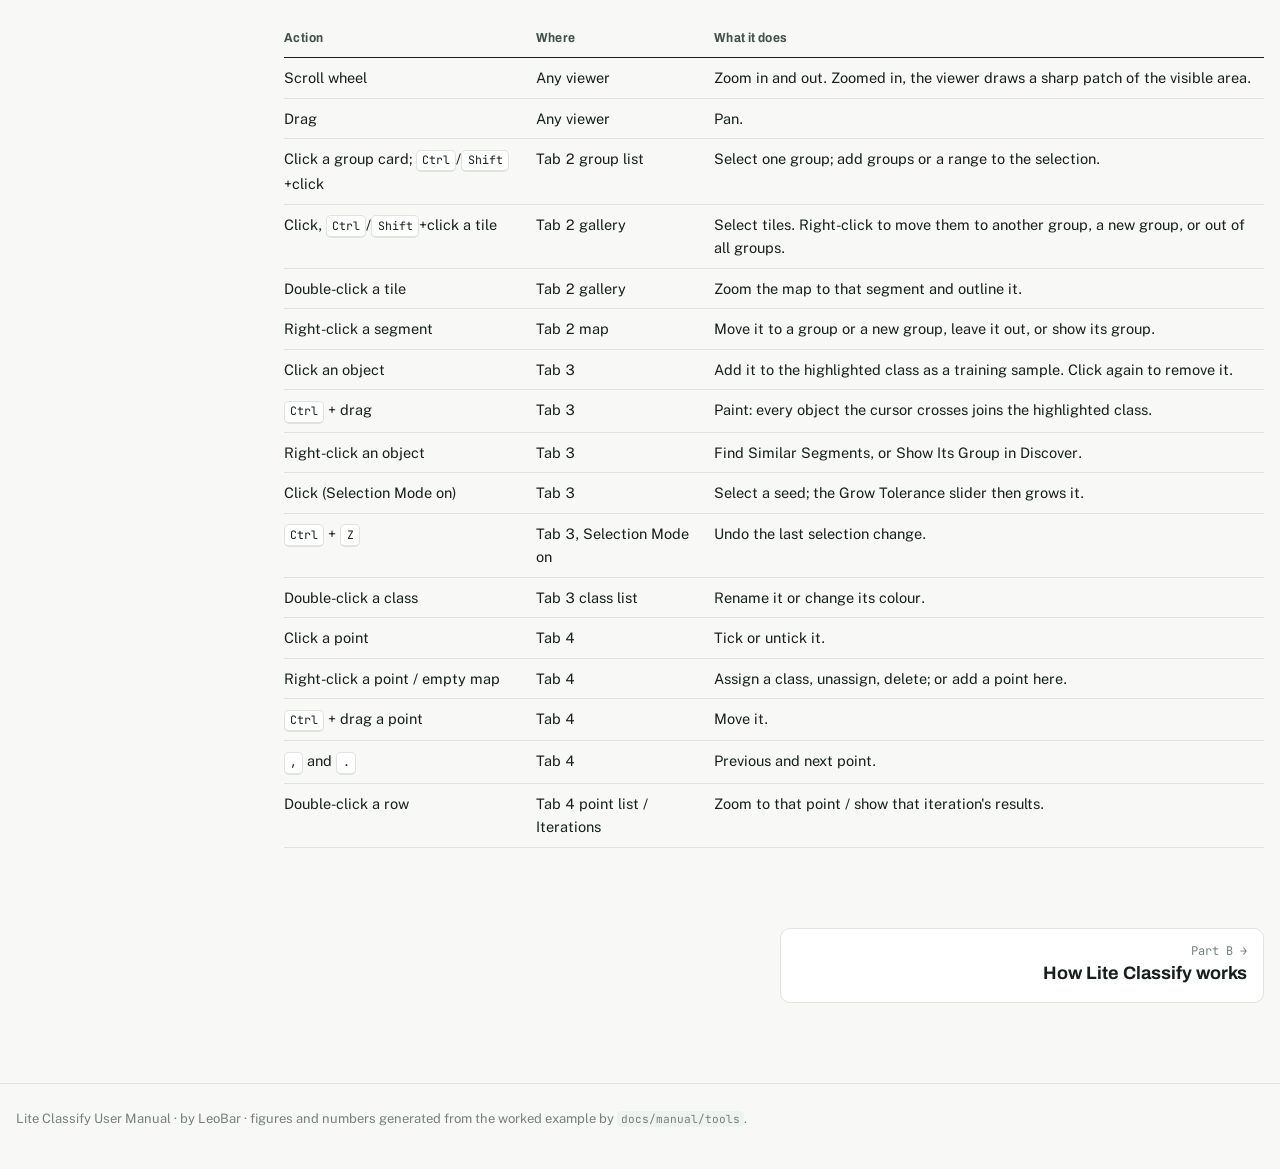
==== commit 9b5f9044: "Pages: send the site root to the manual Co-Authored-By: Claude Opus 5.5 <noreply@anthropic.com>" ====
--- a/docs/index.html
+++ b/docs/index.html
@@ -2,254 +2,14 @@
 <html lang="en">
 <head>
 <meta charset="utf-8">
-<meta name="viewport" content="width=device-width, initial-scale=1, viewport-fit=cover">
-<title>Lite Classify User Manual</title>
-<link rel="preconnect" href="https://fonts.googleapis.com">
-<link rel="preconnect" href="https://fonts.gstatic.com" crossorigin>
-<link rel="stylesheet" href="https://fonts.googleapis.com/css2?family=Archivo:wdth,wght@75..100,500..800&family=JetBrains+Mono:wght@400;500;700&family=Public+Sans:ital,wght@0,400;0,600;0,700;1,400&display=swap">
-<link rel="icon" type="image/png" href="img/brand/liteclassify_64.png">
-<link rel="apple-touch-icon" href="img/brand/liteclassify_180.png">
-<link rel="stylesheet" href="manual.css">
+<meta name="viewport" content="width=device-width, initial-scale=1">
+<title>Lite Classify</title>
+<link rel="canonical" href="https://leobarua.github.io/liteclassify/manual/">
+<link rel="icon" type="image/png" href="manual/img/brand/liteclassify_64.png">
+<meta http-equiv="refresh" content="0; url=manual/">
+<script>location.replace("manual/" + location.search + location.hash);</script>
 </head>
 <body>
-<header class="topbar">
-  <div class="getbar">
-    <div class="getbar-in">
-      <div class="getbar-id">
-        <p><b>Lite Classify</b> <span>· open-source release coming soon · Windows 10/11 (64-bit) · NVIDIA GPU optional</span></p>
-        <p class="getbar-contact">Inquiries: <a href="mailto:ldbarua@gmail.com">ldbarua@gmail.com</a><span class="sep"> · </span>or DM on <a href="https://www.facebook.com/leonardo.barua" target="_blank" rel="noopener">Facebook</a></p>
-      </div>
-      <span class="getbar-soon" role="status"><svg viewBox="0 0 24 24" fill="none" stroke="currentColor" stroke-width="2.4" stroke-linecap="round" stroke-linejoin="round" aria-hidden="true"><circle cx="12" cy="12" r="9"/><path d="M12 7v5l3 2"/></svg>Coming soon</span>
-    </div>
-  </div>
-  <div class="topbar-inner">
-  <a class="brand" href="index.html"><img class="brand-mark" src="img/brand/liteclassify_64.png" alt="" width="26" height="26"><span>Lite Classify <span class="brand-sub">Manual</span></span></a>
-  <nav class="parts" aria-label="Manual parts">
-    <a href="index.html" aria-current="page"><span>A</span>Getting started</a>
-    <a href="concepts.html"><span>B</span>How it works</a>
-    <a href="workflow.html"><span>C</span>Workflow</a>
-    <a href="reference.html"><span>D</span>Reference</a>
-  </nav>
-</div></header>
-
-<div class="frame">
-<aside class="toc" aria-label="On this page">
-  <p class="toc-title">Part A · Getting started</p>
-  <ol>
-    <li><a href="#welcome"><span class="n">1</span>Welcome</a></li>
-    <li><a href="#install"><span class="n">2</span>Installing and launching</a></li>
-    <li><a href="#sample"><span class="n">3</span>The worked example</a></li>
-    <li><a href="#tour"><span class="n">4</span>A tour of the interface</a>
-      <ol>
-        <li><a href="#menus">Menus</a></li>
-        <li><a href="#tour-tabs">The four tabs</a></li>
-        <li><a href="#controls">Mouse and keys</a></li>
-      </ol>
-    </li>
-  </ol>
-</aside>
-
-<main>
-<section class="hero">
-  <div class="lockup">
-    <img src="img/brand/liteclassify_256.png" alt="Lite Classify icon: a white quadcopter over orange hexagonal cells" width="88" height="88">
-    <div>
-      <p class="lockup-name">Lite Classify</p>
-      <p class="lockup-by">by LeoBar · a lightweight desktop app for object-based land-cover mapping of drone orthomosaics</p>
-    </div>
-  </div>
-  <p class="eyebrow">User manual</p>
-  <h1>Turn a drone orthomosaic into a checked land-cover map</h1>
-  <p class="lead">Lite Classify splits an aerial image into objects, describes each one by its colour, texture, shape, height and appearance, helps you find the classes the scene really contains, learns those classes from examples you click, and checks the finished map against an independent sample. This manual walks one real <span data-d="grid.area_ha" data-fmt="f1"></span>-hectare survey through every step: <span data-d="segmentation.segments" data-fmt="int"></span> objects, seven classes, <span data-d="training.total" data-fmt="int"></span> training objects and <span data-d="final.n" data-fmt="int"></span> independently labelled check points.</p>
-  <div class="hero-strip">
-    <figure><img src="img/view_raw.jpg" alt="Orthomosaic crop of a road junction, roofs, bare ground and canopy"><figcaption><b>01</b>Orthomosaic</figcaption></figure>
-    <figure><img src="img/view_segmented.jpg" alt="The same crop split into segments, each filled with its mean colour"><figcaption><b>02</b>Objects</figcaption></figure>
-    <figure><img src="img/view_classified.png" alt="The same crop classified into land-cover classes"><figcaption><b>03</b>Classified</figcaption></figure>
-    <figure><img src="img/view_points.jpg" alt="Reference points over the crop, coloured by their labelled class"><figcaption><b>04</b>Checked</figcaption></figure>
-  </div>
-  <ul class="classes" aria-label="Classes used in the worked example">
-    <li><i style="background:var(--c-canopy)"></i>Natural canopy</li>
-    <li><i style="background:var(--c-agri)"></i>Agricultural</li>
-    <li><i style="background:var(--c-grass)"></i>Grass</li>
-    <li><i style="background:var(--c-bare)"></i>Bare soil</li>
-    <li><i style="background:var(--c-waste)"></i>Solid waste</li>
-    <li><i style="background:var(--c-built)"></i>Built-up</li>
-    <li><i style="background:var(--c-stream)"></i>Stream</li>
-  </ul>
-  <div class="cards">
-    <a class="card" href="#welcome"><span class="k">Part A</span><h3>Getting started</h3><p>Install, meet the worked example, learn the window.</p></a>
-    <a class="card" href="concepts.html"><span class="k">Part B</span><h3>How it works</h3><p>Segments, the 24 measurements, DINOv2 appearance, class discovery, Random Forest, accuracy.</p></a>
-    <a class="card" href="workflow.html"><span class="k">Part C</span><h3>Workflow</h3><p>Every control in the four tabs, step by step.</p></a>
-    <a class="card" href="reference.html"><span class="k">Part D</span><h3>Reference</h3><p>Files, parameters, troubleshooting, glossary, licence and citation.</p></a>
-  </div>
-</section>
-
-<h2 id="welcome"><span class="num">1</span>Welcome</h2>
-<p>Lite Classify is a desktop tool for <strong>geographic object-based image analysis (GEOBIA)</strong> of very-high-resolution drone imagery. It was built to map canopy gaps, restoration patches and land use in tropical landscapes, and it works for any cover types you can recognise by eye in an RGB orthomosaic: canopy, plantations, grass, bare ground, roads, buildings, water.</p>
-<p><strong>Lite Classify picks up where Lite Flight leaves off.</strong> Plan and fly the survey with Lite Flight, process the photos into an orthomosaic and surface model in your photogrammetry software, then bring both into Lite Classify to map them. It is one self-contained program that runs offline on a single workstation, with no Python, GIS software, account or internet connection needed.</p>
-<p>You work through four tabs, left to right. Each tab hands its result to the next.</p>
-
-<figure class="wide">
-<svg viewBox="0 0 1076 300" role="img" aria-label="Seven stages across four tabs turn an orthomosaic into a checked map" style="width:100%;height:auto;font-family:'Public Sans',sans-serif">
-  <defs><marker id="pa" viewBox="0 0 10 10" refX="9" refY="5" markerWidth="7" markerHeight="7" orient="auto-start-reverse"><path d="M0 0L10 5L0 10z" fill="#44504a"/></marker></defs>
-  <g font-family="Archivo, sans-serif" font-weight="700" font-size="12.5" letter-spacing="1.1" fill="#76817b">
-    <text x="8" y="18">TAB 1 · LOAD, VIEW &amp; SEGMENT</text>
-    <text x="470" y="18">TAB 2 · DISCOVER</text>
-    <text x="624" y="18">TAB 3 · CLASSIFICATION</text>
-    <text x="932" y="18">TAB 4 · ACCURACY</text>
-  </g>
-  <g stroke="#dfe4de" stroke-width="1"><line x1="8" x2="452" y1="28" y2="28"/><line x1="470" x2="606" y1="28" y2="28"/><line x1="624" x2="914" y1="28" y2="28"/><line x1="932" x2="1068" y1="28" y2="28"/></g>
-  <g fill="#fff" stroke="#44504a" stroke-width="1.25">
-    <rect x="8" y="48" width="136" height="150" rx="10"/>
-    <rect x="162" y="48" width="136" height="150" rx="10"/>
-    <rect x="316" y="48" width="136" height="150" rx="10" fill="#fdf6dc" stroke="#c99a0e" stroke-width="2"/>
-    <rect x="470" y="48" width="136" height="150" rx="10" stroke-dasharray="5 4"/>
-    <rect x="624" y="48" width="136" height="150" rx="10"/>
-    <rect x="778" y="48" width="136" height="150" rx="10"/>
-    <rect x="932" y="48" width="136" height="150" rx="10"/>
-  </g>
-  <g fill="none" stroke="#44504a" stroke-width="1.25">
-    <path d="M144 123H158" marker-end="url(#pa)"/><path d="M298 123H312" marker-end="url(#pa)"/><path d="M452 123H466" marker-end="url(#pa)"/>
-    <path d="M606 123H620" marker-end="url(#pa)"/><path d="M760 123H774" marker-end="url(#pa)"/><path d="M914 123H928" marker-end="url(#pa)"/>
-    <path d="M846 198V236H692V202" marker-end="url(#pa)"/>
-  </g>
-  <g font-size="12" fill="#44504a">
-    <text x="20" y="76" font-family="JetBrains Mono, monospace" fill="#76817b">01</text>
-    <text x="20" y="98" font-weight="700" font-size="16" fill="#17201c" font-family="Archivo, sans-serif">Prepare</text>
-    <text x="20" y="124">Load ortho + DSM</text><text x="20" y="142">Colour-correct</text><text x="20" y="160">Resample</text>
-    <text x="174" y="76" font-family="JetBrains Mono, monospace" fill="#76817b">02</text>
-    <text x="174" y="98" font-weight="700" font-size="16" fill="#17201c" font-family="Archivo, sans-serif">Segment</text>
-    <text x="174" y="124">SLIC groups pixels</text><text x="174" y="142">into objects, in</text><text x="174" y="160">tiles if needed</text>
-    <text x="328" y="76" font-family="JetBrains Mono, monospace" fill="#76817b">03</text>
-    <text x="328" y="98" font-weight="700" font-size="16" fill="#17201c" font-family="Archivo, sans-serif">Describe</text>
-    <text x="328" y="124">19 measurements,</text><text x="328" y="142">24 with a DSM</text><text x="328" y="160">(automatic)</text>
-    <text x="482" y="76" font-family="JetBrains Mono, monospace" fill="#76817b">04 · optional</text>
-    <text x="482" y="98" font-weight="700" font-size="16" fill="#17201c" font-family="Archivo, sans-serif">Discover</text>
-    <text x="482" y="124">DINOv2 appearance,</text><text x="482" y="142">group look-alikes,</text><text x="482" y="160">name the groups</text>
-    <text x="636" y="76" font-family="JetBrains Mono, monospace" fill="#76817b">05</text>
-    <text x="636" y="98" font-weight="700" font-size="16" fill="#17201c" font-family="Archivo, sans-serif">Label &amp; train</text>
-    <text x="636" y="124">Click examples,</text><text x="636" y="142">check separability,</text><text x="636" y="160">train a Random Forest</text>
-    <text x="790" y="76" font-family="JetBrains Mono, monospace" fill="#76817b">06</text>
-    <text x="790" y="98" font-weight="700" font-size="16" fill="#17201c" font-family="Archivo, sans-serif">Classify</text>
-    <text x="790" y="124">Predict every object,</text><text x="790" y="142">sieve small patches,</text><text x="790" y="160">export GeoTIFF</text>
-    <text x="944" y="76" font-family="JetBrains Mono, monospace" fill="#76817b">07</text>
-    <text x="944" y="98" font-weight="700" font-size="16" fill="#17201c" font-family="Archivo, sans-serif">Assess</text>
-    <text x="944" y="124">Sample points,</text><text x="944" y="142">label them blind,</text><text x="944" y="160">read the matrix</text>
-  </g>
-  <text x="769" y="258" text-anchor="middle" font-size="13" fill="#44504a">retrain: inspect errors, add samples, classify again</text>
-</svg>
-<figcaption>Stage 3 is where the image becomes numbers. Stage 4 is optional: it proposes the classes for you to name. Stages 5 and 6 repeat until the map is right; stage 7 measures how right.</figcaption>
-</figure>
-
-<p>Computing is the quick part. On the worked example, segmentation and feature measurement for <span data-d="segmentation.segments" data-fmt="int"></span> objects ran in minutes on a desktop GPU. Most of your time goes into reviewing groups, labelling examples and checking the result.</p>
-
-<h2 id="install"><span class="num">2</span>Installing and launching</h2>
-<div class="note"><p><strong>Coming soon.</strong> Lite Classify will be released as free, open-source software under the GNU General Public License v3 (see <a href="reference.html#licence">Part D, 17</a>). The program and its source code are not available for download yet; this page describes how installation will work. For early access, write to <a href="mailto:ldbarua@gmail.com">ldbarua@gmail.com</a>.</p></div>
-<p>Lite Classify ships as a self-contained Windows program; you do not need Python or any GIS software installed.</p>
-<ol class="steps">
-  <li><strong>Download an installer</strong> (available at release). <em>Setup CPU</em> (about 300 MB) runs on any Windows 10/11 PC. <em>Setup GPU</em> (about 1.7 GB) adds NVIDIA CUDA support: much faster segmentation and appearance features on an NVIDIA graphics card. Both work offline once installed.</li>
-  <li><strong>Run the installer.</strong> It installs for your user account, with no administrator rights needed, into <code>%LOCALAPPDATA%\Programs\Lite Classify</code>, and adds a Start-menu shortcut (a desktop shortcut is optional). Installing one edition over the other replaces it. Uninstall from Windows Settings › Apps.</li>
-  <li><strong>Start Lite Classify</strong> from the Start menu. A splash screen shows while the libraries load; the first launch can be slow, later launches are quicker.</li>
-  <li><strong>Check the console</strong> at the bottom of the window. It should say <code>Load an image to begin.</code> Every action the app takes is logged there, including errors.</li>
-  <li><strong>Check the Segmentation Engine box</strong> on Tab 1. If <span class="ui">GPU</span> is selectable, an NVIDIA CUDA graphics card was found; segmentation and the DINOv2 appearance features will run on it. If it is greyed out, everything runs on the CPU, just slower.</li>
-</ol>
-<details class="why"><summary>Running from source instead</summary>
-<p>Once the source is published: clone the repository, create a Python 3.13 environment (<code>python -m venv .venv</code>), run <code>pip install -r requirements.txt</code>, then <code>python liteclassify.py</code>. The requirements pull the CUDA 12.4 build of PyTorch; on a machine without an NVIDIA GPU, follow the note at the top of <code>requirements.txt</code>. The DINOv2 weights (<code>dinov2_vits14_pretrain.pth</code>, about 85 MB) are downloaded once on first use, or read from a <code>models</code> folder beside the code. Close the app before upgrading packages: Windows locks loaded libraries.</p>
-</details>
-<div class="table-wrap"><table>
-  <thead><tr><th>Requirement</th><th>Needed</th><th>Notes</th></tr></thead>
-  <tbody>
-    <tr><td>Operating system</td><td>Windows 10 or 11, 64-bit</td><td>On a fresh machine you may need the Microsoft Visual C++ Redistributable (x64).</td></tr>
-    <tr><td>Graphics card</td><td>Optional</td><td>An NVIDIA GPU with CUDA speeds up segmentation (about 10× in our tests) and the DINOv2 appearance features.</td></tr>
-    <tr><td>Memory (RAM)</td><td>16 GB or more recommended</td><td>Lite Classify checks memory before loading, resampling and segmenting, and suggests a coarser resolution or tiling when a step would not fit. Very large mosaics are read at reduced resolution on load.</td></tr>
-    <tr><td>Disk</td><td>Room for a workspace</td><td>Each orthomosaic gets a <code>&lt;name&gt;_workspace</code> folder next to it. The worked example's workspace is about 0.9 GB.</td></tr>
-  </tbody>
-</table></div>
-
-<h2 id="sample"><span class="num">3</span>The worked example</h2>
-<p>Every figure and number in this manual comes from one drone survey: a <span data-d="grid.area_ha" data-fmt="f1"></span> ha mixed-use block in Bay, Laguna, on the eastern side of the Mount Makiling range in the Philippines. In one flight it holds the cover types an operational workflow has to separate: closed natural canopy; agroforestry stands of coconut, banana and fruit trees; grass and regrowth on disturbed ground; bare soil on tracks and earthworks; a small stream; roads and buildings; and a solid-waste disposal site with its cleared apron.</p>
-<dl class="kv">
-  <div><dt>Orthomosaic</dt><dd>RGB, 8-bit, <span data-d="grid.native_pixel_m" data-mul="100" data-fmt="f1"></span> cm/px</dd></div>
-  <div><dt>Native size</dt><dd><span data-d="grid.native_width" data-fmt="int"></span> × <span data-d="grid.native_height" data-fmt="int"></span> px</dd></div>
-  <div><dt>Surface model</dt><dd>DSM, <span data-d="grid.dsm_pixel_m" data-mul="100" data-fmt="f1"></span> cm/px</dd></div>
-  <div><dt>Working grid</dt><dd>10 cm · <span data-d="grid.width" data-fmt="int"></span> × <span data-d="grid.height" data-fmt="int"></span> px</dd></div>
-  <div><dt>Mapped area</dt><dd><span data-d="grid.area_ha" data-fmt="f1"></span> ha</dd></div>
-  <div><dt>Coordinates</dt><dd>WGS 84 / UTM 51N</dd></div>
-  <div><dt>DSM heights</dt><dd><span data-d="dsm.min" data-fmt="f0"></span>–<span data-d="dsm.max" data-fmt="f0"></span> m</dd></div>
-  <div><dt>Objects</dt><dd><span data-d="segmentation.segments" data-fmt="int"></span></dd></div>
-</dl>
-<div class="strip c2">
-  <figure><img src="img/sample_ortho.jpg" alt="The full survey orthomosaic"><figcaption><b>Orthomosaic</b> True colour, as the camera saw it. The road runs from the south-west to the settlement in the north; the pale patch on the east side is the disposal site.</figcaption></figure>
-  <figure><img src="img/sample_dsm.jpg" alt="The DSM shown as coloured, hill-shaded elevation"><figcaption><b>Digital Surface Model</b> Height of the top surface (canopy, roofs, ground), shaded from the north-west.</figcaption></figure>
-</div>
-<p>The orthomosaic was captured at 3.3 cm per pixel. The worked example segments it on a 10 cm working grid, so objects stay crown-sized, but measures each object's colour and texture from the full 3.3 cm pixels (<a href="concepts.html#feature-res">Part B, 5.3</a>). The DSM comes from the same photogrammetry run on a coarser grid; Lite Classify places it by its coordinates, so the two need not share a pixel size.</p>
-<figure>
-  <img src="img/sample_inset_native.jpg" alt="A 30 by 30 metre patch at full 3.3 cm resolution showing roofs and the crowns beside them" style="max-width:min(520px,100%)">
-  <figcaption><b>What 3.3 cm resolves.</b> A 30 × 30 m patch at full resolution: roof sheets, gutters and single fronds are visible. At this detail a segmenter outlines leaves, which is why the example segments at 10 cm.</figcaption>
-</figure>
-<p class="small">The imagery is from a privately owned site and is not bundled with the program. You can follow every step on your own orthomosaic.</p>
-
-<h2 id="tour"><span class="num">4</span>A tour of the interface</h2>
-<p>The window has a menu bar, four tabs, a control column on the left of each tab, a large map viewer, and a console strip along the bottom that logs every step. All four viewers share one copy of the image, so switching tabs is instant even on large mosaics, and they share the zoom and pan: switching tabs keeps the same view. The bar above each map shows the image's native and working resolution, size, coordinate system and bit depth; below that, the map coordinates under the cursor.</p>
-
-<h3 id="menus">Menus</h3>
-<div class="table-wrap"><table>
-  <thead><tr><th>Menu</th><th>Item</th><th>Shortcut</th><th>Does</th></tr></thead>
-  <tbody>
-    <tr><td rowspan="4">File</td><td>New</td><td><kbd>Ctrl</kbd>+<kbd>N</kbd></td><td>Start a blank session. Asks first if there are unsaved changes.</td></tr>
-    <tr><td>Load Workspace…</td><td><kbd>Ctrl</kbd>+<kbd>O</kbd></td><td>Pick a <code>_workspace</code> folder and reopen everything in it.</td></tr>
-    <tr><td>Save Workspace</td><td><kbd>Ctrl</kbd>+<kbd>S</kbd></td><td>Save the whole session beside the orthomosaic.</td></tr>
-    <tr><td>Save Workspace As…</td><td><kbd>Ctrl</kbd>+<kbd>Alt</kbd>+<kbd>S</kbd></td><td>Copy the orthomosaic, DSM and workspace to a new folder and carry on from the copies.</td></tr>
-    <tr><td rowspan="3">Import</td><td>Orthomosaic…</td><td></td><td>Same as Browse on Tab 1.</td></tr>
-    <tr><td>DSM…</td><td></td><td>Attach a surface model.</td></tr>
-    <tr><td>Ground Truth CSV…</td><td></td><td>Bring in field points for Tab 4.</td></tr>
-    <tr><td>About</td><td>Manual</td><td></td><td>Opens this manual.</td></tr>
-  </tbody>
-</table></div>
-<p class="small">Closing the window, New and Load Workspace all ask <em>Save / Discard / Cancel</em> when there is unsaved work.</p>
-
-<h3 id="tour-tabs">The four tabs</h3>
-<div class="cards">
-  <div class="card"><span class="k">Tab 1</span><h3>Load, View &amp; Segment</h3><p>Orthomosaic and DSM paths, resampling, colour correction, the SLIC settings (with <em>Colour/texture at</em> for measuring finer than the segmentation grid), the engine, Run Segmentation, and boundary and elevation overlays.</p></div>
-  <div class="card"><span class="k">Tab 2</span><h3>Discover Classes</h3><p>Find Groups, a list of group cards, a scrolling gallery of the selected group's tiles, naming, merge, split, ignore and find-similar tools, a group overlay on the map, and Send Named Groups to Classification.</p></div>
-  <div class="card"><span class="k">Tab 3</span><h3>Classification</h3><p>Class list, the views (Blend, Segmented, Raw/Classified), selection, grow and merge tools, Check Class Separability, What to Label Next, Train and Classify, the minimum mapping unit, and export.</p></div>
-  <div class="card"><span class="k">Tab 4</span><h3>Accuracy Assessment</h3><p>Reference source, sampling design (simple random or stratified by map class), the point list and assignment tools, Run Accuracy Assessment, and the Iterations list of earlier runs.</p></div>
-</div>
-<p>Each tab is described control by control in <a href="workflow.html">Part C</a>.</p>
-
-<h3 id="controls">Mouse and keys</h3>
-<div class="table-wrap"><table>
-  <thead><tr><th>Action</th><th>Where</th><th>What it does</th></tr></thead>
-  <tbody>
-    <tr><td>Scroll wheel</td><td>Any viewer</td><td>Zoom in and out. Zoomed in, the viewer draws a sharp patch of the visible area.</td></tr>
-    <tr><td>Drag</td><td>Any viewer</td><td>Pan.</td></tr>
-    <tr><td>Click a group card; <kbd>Ctrl</kbd>/<kbd>Shift</kbd>+click</td><td>Tab 2 group list</td><td>Select one group; add groups or a range to the selection.</td></tr>
-    <tr><td>Click, <kbd>Ctrl</kbd>/<kbd>Shift</kbd>+click a tile</td><td>Tab 2 gallery</td><td>Select tiles. Right-click to move them to another group, a new group, or out of all groups.</td></tr>
-    <tr><td>Double-click a tile</td><td>Tab 2 gallery</td><td>Zoom the map to that segment and outline it.</td></tr>
-    <tr><td>Right-click a segment</td><td>Tab 2 map</td><td>Move it to a group or a new group, leave it out, or show its group.</td></tr>
-    <tr><td>Click an object</td><td>Tab 3</td><td>Add it to the highlighted class as a training sample. Click again to remove it.</td></tr>
-    <tr><td><kbd>Ctrl</kbd> + drag</td><td>Tab 3</td><td>Paint: every object the cursor crosses joins the highlighted class.</td></tr>
-    <tr><td>Right-click an object</td><td>Tab 3</td><td>Find Similar Segments, or Show Its Group in Discover.</td></tr>
-    <tr><td>Click (Selection Mode on)</td><td>Tab 3</td><td>Select a seed; the Grow Tolerance slider then grows it.</td></tr>
-    <tr><td><kbd>Ctrl</kbd> + <kbd>Z</kbd></td><td>Tab 3, Selection Mode on</td><td>Undo the last selection change.</td></tr>
-    <tr><td>Double-click a class</td><td>Tab 3 class list</td><td>Rename it or change its colour.</td></tr>
-    <tr><td>Click a point</td><td>Tab 4</td><td>Tick or untick it.</td></tr>
-    <tr><td>Right-click a point / empty map</td><td>Tab 4</td><td>Assign a class, unassign, delete; or add a point here.</td></tr>
-    <tr><td><kbd>Ctrl</kbd> + drag a point</td><td>Tab 4</td><td>Move it.</td></tr>
-    <tr><td><kbd>,</kbd> and <kbd>.</kbd></td><td>Tab 4</td><td>Previous and next point.</td></tr>
-    <tr><td>Double-click a row</td><td>Tab 4 point list / Iterations</td><td>Zoom to that point / show that iteration's results.</td></tr>
-  </tbody>
-</table></div>
-
-<nav class="pager" aria-label="Next part">
-  <a class="next" href="concepts.html"><span class="k">Part B →</span><b>How Lite Classify works</b></a>
-</nav>
-</main>
-</div>
-<footer class="foot">Lite Classify User Manual · by LeoBar · figures and numbers generated from the worked example by <code>docs/manual/tools</code>.</footer>
-<script data-goatcounter="https://liteland.goatcounter.com/count"
-        async src="https://gc.zgo.at/count.js"></script>
-<script src="manual_data.js"></script>
-<script src="manual.js"></script>
+<p>The Lite Classify user manual has moved to <a href="manual/">manual/</a>.</p>
 </body>
 </html>
